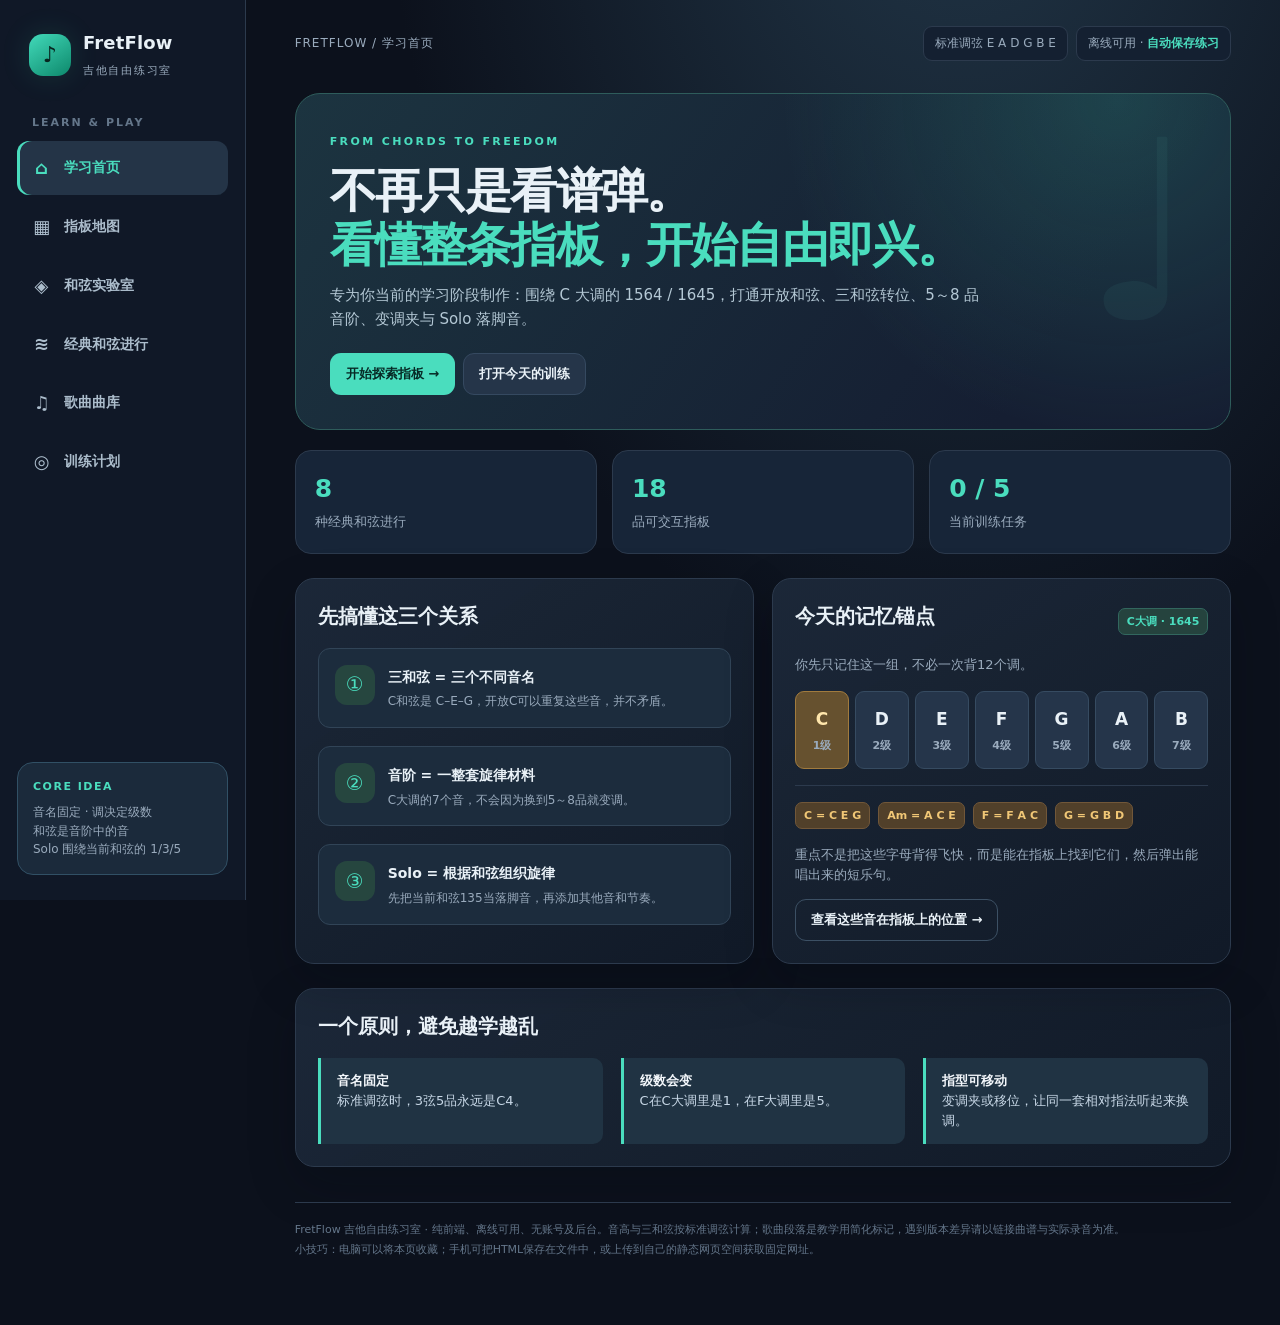
==== index.html @ 91d28c9d "Publish provided FretFlow Guitar Lab website" ====
<!doctype html>
<html lang="zh-CN">
<head>
<meta charset="utf-8"/>
<meta name="viewport" content="width=device-width, initial-scale=1, viewport-fit=cover"/>
<meta name="theme-color" content="#0e1521"/>
<meta name="description" content="一个离线可用的吉他音阶、三和弦、指板、变调夹、和弦进行与脱谱练习工具。"/>
<title>FretFlow · 吉他自由练习室</title>
<style>
:root{color-scheme:dark;--bg:#0c111c;--panel:#141d2b;--panel2:#192536;--panel3:#213146;--line:#2c3a4d;--text:#e9f1f7;--muted:#9aabbd;--faint:#64768a;--teal:#4addbe;--gold:#f1c776;--blue:#83affc;--violet:#c3a8ff;--red:#f58b94;--shadow:0 18px 48px rgba(2,8,17,.23);font-family:Inter,"PingFang SC","Microsoft YaHei",system-ui,-apple-system,sans-serif}
*{box-sizing:border-box}html{scroll-behavior:smooth}body{margin:0;background:radial-gradient(ellipse at 75% -20%,#23394b 0,transparent 43%),var(--bg);color:var(--text);line-height:1.55}button,input,select,textarea{font:inherit}button{cursor:pointer}a{color:var(--teal);text-decoration:none}a:hover{text-decoration:underline}button:focus-visible,input:focus-visible,select:focus-visible,textarea:focus-visible,a:focus-visible{outline:2px solid var(--gold);outline-offset:3px}::selection{background:#2e756b;color:#fff}
.app{display:grid;grid-template-columns:246px minmax(0,1fr);min-height:100vh}.side{position:sticky;top:0;height:100vh;display:flex;flex-direction:column;border-right:1px solid var(--line);padding:25px 17px;background:#101827;z-index:20}.brand{display:flex;gap:12px;align-items:center;margin:4px 12px 32px}.brand-icon{width:42px;height:42px;display:grid;place-items:center;background:linear-gradient(145deg,#42daba,#0d886b);border-radius:14px;color:#08251f;font-size:22px;font-weight:900;box-shadow:0 0 30px rgba(58,222,180,.13)}.brand strong{display:block;font-size:18px;letter-spacing:.15px}.brand small{color:var(--muted);font-size:11px;letter-spacing:1.7px}.side-label{color:var(--faint);font-weight:700;font-size:11px;text-transform:uppercase;letter-spacing:2px;padding:0 15px 10px}.nav{display:flex;flex-direction:column;gap:5px}.nav-button{display:flex;align-items:center;gap:12px;border:0;border-radius:12px;color:#acbdcc;background:transparent;padding:13px 14px;text-align:left;font-weight:600;width:100%;font-size:14px;transition:.2s}.nav-button .ico{width:21px;text-align:center;font-size:18px}.nav-button.active,.nav-button:hover{background:#243447;color:var(--teal)}.nav-button.active{box-shadow:inset 3px 0 var(--teal)}.side-bottom{margin-top:auto;border:1px solid #315065;background:#1b2a3b;border-radius:16px;padding:15px}.side-bottom .mini-kicker{color:var(--teal);font-size:11px;font-weight:800;letter-spacing:1.5px}.side-bottom p{font-size:12px;color:var(--muted);margin:8px 0 0}.main{min-width:0;padding:26px clamp(17px,3.8vw,52px) 65px;max-width:1600px;width:100%;margin:auto}.topbar{display:flex;align-items:center;justify-content:space-between;gap:12px;margin-bottom:32px}.crumb{font-size:12px;color:var(--muted);letter-spacing:1px}.top-right{display:flex;gap:8px;align-items:center}.chip{border:1px solid var(--line);padding:7px 11px;border-radius:9px;font-size:12px;color:var(--muted);background:#142031}.chip strong{color:var(--teal)}.view{display:none;animation:up .22s ease}.view.active{display:block}@keyframes up{from{transform:translateY(5px);opacity:.6}to{transform:translateY(0);opacity:1}}.eyebrow{text-transform:uppercase;color:var(--teal);font-weight:750;font-size:11px;letter-spacing:2.4px}.page-head{display:flex;justify-content:space-between;gap:20px;align-items:end;margin-bottom:24px}.page-head h1{font-size:clamp(26px,3vw,37px);letter-spacing:-1px;line-height:1.16;margin:7px 0}.page-head p{color:var(--muted);max-width:800px;margin:10px 0 0;font-size:14px}.panel{background:linear-gradient(145deg,rgba(28,40,56,.98),rgba(17,26,40,.99));border:1px solid var(--line);border-radius:19px;padding:22px;box-shadow:var(--shadow);min-width:0}.panel h2,.panel h3{margin:0 0 10px}.panel h2{font-size:20px}.panel h3{font-size:15px}.subtext{color:var(--muted);font-size:13px}.small{font-size:12px}.micro{font-size:11px;color:var(--faint)}.lead{font-size:15px;color:var(--muted)}.flex{display:flex;align-items:center}.wrap{flex-wrap:wrap}.gap8{gap:8px}.gap12{gap:12px}.gap16{gap:16px}.between{justify-content:space-between}.grid2{display:grid;grid-template-columns:repeat(2,minmax(0,1fr));gap:18px}.grid3{display:grid;grid-template-columns:repeat(3,minmax(0,1fr));gap:18px}.stack{display:grid;gap:18px}.spaced{margin-top:18px}.mt8{margin-top:8px}.mt16{margin-top:16px}.mt24{margin-top:24px}.muted{color:var(--muted)}.accent{color:var(--teal)}.gold{color:var(--gold)}.nowrap{white-space:nowrap}
.btn{background:var(--teal);color:#072a26;border:1px solid transparent;border-radius:11px;padding:10px 15px;font-weight:750;font-size:13px;min-height:41px;transition:.15s}.btn:hover{filter:brightness(1.07);transform:translateY(-1px)}.btn.secondary{background:#253549;color:var(--text);border-color:#354960}.btn.ghost{background:transparent;border-color:#3c5064;color:var(--text)}.btn.tiny{font-size:12px;padding:7px 10px;min-height:32px}.btn.warn{background:#6b373f;color:#ffdadd}.btn:disabled{opacity:.45;cursor:not-allowed;transform:none}.btn.active-button{background:#214b47;color:var(--teal);border-color:#397b6e}.tabs{display:flex;align-items:center;gap:6px;overflow-x:auto;padding:2px 0 6px}.tab{border:1px solid var(--line);background:#192637;border-radius:9px;padding:9px 12px;color:var(--muted);font-size:12px;white-space:nowrap}.tab.on{background:#244942;border-color:#3b8978;color:var(--teal)}label.field{display:grid;gap:7px;color:var(--muted);font-size:12px;font-weight:650}.field input,.field select,.field textarea,.select{width:100%;padding:10px 12px;background:#0e1724;border:1px solid #34465c;border-radius:10px;color:var(--text);min-height:41px;outline:none}.field textarea{min-height:84px;resize:vertical}.field select{cursor:pointer}.toolbar{display:flex;flex-wrap:wrap;gap:12px;align-items:end}.toolbar .field{min-width:140px;flex:1}.tag{display:inline-block;padding:4px 8px;border-radius:7px;color:var(--teal);background:#25433e;border:1px solid #32675e;font-size:11px;font-weight:750}.tag.golden{background:#51402a;color:var(--gold);border-color:#715739}.tag.neutral{background:#26364a;color:#c2d2e2;border-color:#34495c}.line{height:1px;background:var(--line);margin:16px 0}.callout{border-left:3px solid var(--teal);background:#203343;padding:13px 16px;border-radius:0 10px 10px 0;color:#c8d8e7;font-size:13px}.callout strong{color:#f3f7fb}.kbd{background:#263a4d;border:1px solid #46586d;border-radius:6px;padding:2px 6px;color:#d3deeb;font-size:12px}.hero{background:radial-gradient(circle at 88% 2%,rgba(67,221,183,.18),transparent 38%),linear-gradient(126deg,#1c3440,#151e32 80%);padding:34px;border:1px solid #2e5c5b;border-radius:25px;position:relative;overflow:hidden}.hero:after{content:'♩';position:absolute;font-size:250px;right:30px;top:-55px;color:rgba(109,228,196,.06);font-weight:bold;pointer-events:none}.hero h1{font-size:clamp(28px,4.5vw,47px);margin:12px 0;letter-spacing:-1.8px;line-height:1.15;max-width:720px}.hero p{max-width:650px;color:#b4c8d5;font-size:15px;margin:0 0 22px}.stats{display:grid;grid-template-columns:repeat(3,minmax(0,1fr));gap:15px;margin-top:20px}.stat{background:#172538;border:1px solid var(--line);border-radius:16px;padding:19px}.stat b{display:block;font-size:25px;color:var(--teal)}.stat small{color:var(--muted)}.lesson-card{display:flex;align-items:start;gap:13px;padding:16px;background:#1c2c3d;border:1px solid #314457;border-radius:12px;cursor:pointer;text-align:left;width:100%;color:inherit}.lesson-card:hover{border-color:#418778}.lesson-ico{width:40px;height:40px;border-radius:12px;background:#26463f;color:var(--teal);display:grid;place-items:center;font-size:20px;flex:none}.lesson-card strong{font-size:14px}.lesson-card small{display:block;color:var(--muted);font-size:12px;margin-top:3px}.note-grid{display:grid;grid-template-columns:repeat(7,1fr);gap:6px}.note-box{border-radius:9px;background:#25354a;padding:14px 2px;text-align:center;font-weight:750;font-size:17px;border:1px solid #364b61}.note-box small{display:block;color:var(--muted);font-size:11px;margin-top:5px}.note-box.root{background:#66512f;color:#ffe6ac;border-color:#a17b3e}
/* fretboard */
.fret-scroll{overflow-x:auto;padding:10px 2px 18px;scrollbar-color:#415267 transparent}.fretboard{width:1092px;max-width:none;position:relative;margin:auto;--col:57px;--zero:54px}.fret-ruler,.string-row{display:grid;grid-template-columns:var(--zero) repeat(18,var(--col));align-items:center}.fret-ruler{height:30px}.fret-number{text-align:center;color:var(--faint);font-size:11px;font-weight:750}.string-row{height:52px;position:relative}.string-row:before{content:"";position:absolute;left:0;right:0;top:50%;height:1px;background:linear-gradient(90deg,#62778c,#a9bdc7,#62778c);z-index:0}.string-row:nth-child(n+4):before{height:2px}.string-row:nth-child(n+6):before{height:3px}.string-name{position:relative;z-index:2;text-align:center;font-size:13px;background:#192d3d;color:#d7e4ed;border:1px solid #365166;padding:8px;border-radius:7px;margin-right:7px;font-weight:750}.fret-cell{display:grid;place-items:center;height:49px;position:relative;z-index:1;min-width:0}.fret-cell:not(.open-cell):before{content:"";width:1px;height:49px;position:absolute;left:0;top:0;background:#4a5868}.fret-cell.capo-cell:after{content:"";position:absolute;left:-3px;top:-4px;width:7px;height:57px;background:linear-gradient(#ffe0a1,#b48b45);border-radius:5px;z-index:-1}.fret-note{border:1px solid transparent;width:32px;height:32px;border-radius:50%;font-weight:800;font-size:11px;display:grid;place-items:center;background:#2d4055;color:#ced9e4;cursor:pointer;transition:transform .1s;position:relative;z-index:3;padding:0}.fret-note:hover{transform:scale(1.17);border-color:#fff}.fret-note.scale{background:#2c5571;color:#dcf5fc;border-color:#407895}.fret-note.root{background:var(--gold);color:#22231a;border-color:#fff0c4}.fret-note.chord{background:#36baa0;color:#082e29;border-color:#98ead5}.fret-note.chord-root{background:var(--gold);color:#25221c;border-color:#fff0c4}.fret-note.off{opacity:0;pointer-events:none}.fret-note.before-capo{opacity:.12;pointer-events:none}.fret-dotline{display:grid;grid-template-columns:var(--zero) repeat(18,var(--col));height:23px}.marker{display:grid;place-items:center;font-size:15px;color:#6f8395}.marker-mark{background:#425268;border-radius:50%;width:8px;height:8px}.legend-item{display:inline-flex;align-items:center;gap:7px;color:var(--muted);font-size:11px}.dot{width:10px;height:10px;border-radius:50%;display:inline-block}.legend{display:flex;flex-wrap:wrap;gap:16px;align-items:center;margin-top:9px}.fret-info{margin-top:8px;color:var(--muted);font-size:13px;min-height:22px}.fret-info strong{color:var(--text)}
/* chord diagrams */
.chord-display{display:grid;grid-template-columns:minmax(0,1fr) minmax(260px,1fr);gap:18px}.tones{display:flex;gap:8px;flex-wrap:wrap}.tone{padding:13px 17px;border-radius:10px;background:#25443f;border:1px solid #3e8274;color:#bbf9e7;text-align:center;min-width:70px}.tone b{display:block;font-size:21px}.tone small{font-size:10px;color:#b3dacf}.diagram-card{background:#101b2c;border-radius:15px;border:1px solid #2d4358;padding:15px;text-align:center}.diagram-card svg{max-width:100%;height:auto}.shape-list{display:flex;gap:9px;flex-wrap:wrap;margin:12px 0}.shape-choice{padding:9px 11px;border-radius:9px;background:#223448;border:1px solid #3b5166;color:var(--text);font-size:12px}.shape-choice.active{border-color:var(--teal);color:var(--teal);background:#20443f}.selected-label{font-weight:750;color:var(--gold)}.roman-grid{display:grid;grid-template-columns:repeat(7,minmax(0,1fr));gap:8px}.roman-chord{border:1px solid #33495b;background:#1d2b3a;border-radius:12px;padding:12px 3px;color:var(--text);display:grid;place-items:center;gap:5px}.roman-chord.active{border-color:var(--teal);background:#21443e}.roman-chord strong{font-size:17px}.roman-chord small{color:var(--muted);font-size:10px}.roman-chord.active strong{color:var(--teal)}
/* progressions and song cards */
.progression-list{display:grid;grid-template-columns:repeat(auto-fit,minmax(196px,1fr));gap:11px}.progression-card{border:1px solid #34485c;border-radius:14px;background:#1c2b3c;color:var(--text);padding:15px;text-align:left;min-height:125px}.progression-card:hover,.progression-card.active{border-color:#51bba5;background:#1f423c}.progression-card b{font-size:21px;letter-spacing:.4px}.progression-card small{display:block;color:var(--muted);font-size:12px;margin-top:4px}.progression-card span{color:var(--gold);font-size:11px}.progression-bar{display:flex;flex-wrap:wrap;gap:10px}.bar-chord{flex:1 1 92px;min-width:86px;max-width:160px;text-align:center;background:#213248;border:1px solid #3c5568;border-radius:13px;padding:17px 9px;color:var(--text);position:relative}.bar-chord strong{font-size:24px;display:block}.bar-chord small{color:var(--muted)}.bar-chord.playing{background:#306a5f;border-color:#76e5c6;box-shadow:0 0 22px rgba(68,211,171,.19)}.bar-chord.selected{border-color:var(--gold);box-shadow:inset 0 0 0 1px #a9874c}.song-list{display:grid;grid-template-columns:repeat(auto-fit,minmax(230px,1fr));gap:13px}.song-card{background:#1c2b3a;border:1px solid #34495a;border-radius:14px;padding:18px;display:flex;flex-direction:column;gap:11px}.song-card:hover{border-color:#51857e}.song-card h3{font-size:17px;margin:0}.song-card .song-artist{color:var(--muted);font-size:12px}.song-card .song-prog{font-size:13px;color:#e4c890}.song-card .song-detail{font-size:12px;color:var(--muted);flex:1}.song-card .btn{width:100%}.song-toolbar{display:flex;gap:10px;align-items:end;margin-bottom:17px;flex-wrap:wrap}.song-toolbar .field{flex:1 1 210px}.song-toolbar input{width:100%}.drawer-overlay{position:fixed;inset:0;background:rgba(1,6,11,.74);z-index:30;display:none;align-items:center;justify-content:center;padding:16px}.drawer-overlay.on{display:flex}.modal{width:min(650px,100%);max-height:min(88vh,900px);overflow-y:auto;border:1px solid #54746e;background:#152233;border-radius:22px;padding:27px;box-shadow:0 28px 100px #0009}.modal h2{font-size:26px;margin:4px 0}.modal a.external{display:inline-flex;align-items:center;gap:7px;background:#2a5f53;color:#caffee;padding:12px 15px;border-radius:11px;font-weight:800}.modal .section{border:1px solid #394e60;border-radius:11px;padding:12px;margin:9px 0}.modal .section code{color:var(--gold);font-size:14px}.close{background:transparent;border:1px solid #53677c;color:#dbe8ef;border-radius:9px;padding:5px 11px;font-size:20px}.form-line{display:grid;grid-template-columns:repeat(2,minmax(0,1fr));gap:12px}
/* plan */
.day-buttons{display:flex;flex-wrap:wrap;gap:8px}.day-btn{padding:9px 13px;color:var(--muted);background:#203249;border:1px solid #364d62;border-radius:9px}.day-btn.active{color:var(--teal);border-color:var(--teal);background:#24463f}.task{display:flex;gap:12px;align-items:flex-start;border:1px solid var(--line);background:#1b2b3b;border-radius:11px;padding:14px;margin:9px 0;cursor:pointer}.task input{appearance:none;border:2px solid #698395;background:transparent;width:20px;height:20px;border-radius:6px;flex:none;margin:2px 0}.task input:checked{background:var(--teal);border-color:var(--teal)}.task input:checked:before{content:'✓';display:block;text-align:center;color:#08291f;line-height:16px;font-weight:900}.task.done .task-title{text-decoration:line-through;color:var(--muted)}.task-title{font-weight:700}.task-desc{color:var(--muted);font-size:12px;margin-top:2px}.progress-track{background:#263a4b;border-radius:12px;height:10px;overflow:hidden}.progress-fill{background:linear-gradient(90deg,#299d86,#73e4bf);height:100%;transition:width .25s}.quiz-options{display:grid;grid-template-columns:repeat(4,1fr);gap:10px}.quiz-option{border:1px solid #4a647a;border-radius:12px;background:#233547;padding:16px 7px;color:var(--text);font-size:18px;font-weight:700}.quiz-option:hover{border-color:var(--teal)}.quiz-option.correct{border-color:var(--teal);background:#245548}.quiz-option.incorrect{border-color:var(--red);background:#5c303b}.quiz-feedback{min-height:24px;color:var(--muted);font-size:13px}.footer{margin-top:35px;border-top:1px solid var(--line);padding-top:17px;color:var(--faint);font-size:11px;line-height:1.8}.mobile-nav{display:none}.toast{position:fixed;bottom:20px;right:20px;background:#235648;border:1px solid #4fb49e;color:#e7fff6;padding:12px 17px;border-radius:12px;z-index:50;opacity:0;pointer-events:none;transform:translateY(5px);transition:.2s}.toast.on{opacity:1;transform:translateY(0)}
@media(max-width:1070px){.app{grid-template-columns:72px minmax(0,1fr)}.side{padding:23px 9px}.brand{justify-content:center;margin:0 0 29px}.brand strong,.brand small,.side-label,.nav-button .nav-text,.side-bottom{display:none}.nav-button{justify-content:center;padding:13px}.nav-button .ico{font-size:22px}.grid3{grid-template-columns:repeat(2,minmax(0,1fr))}}
@media(max-width:720px){.app{display:block}.side{display:none}.main{padding:22px 14px 102px}.topbar{margin-bottom:19px}.top-right .chip:nth-child(2){display:none}.hero{padding:25px 22px}.hero:after{right:-50px;top:5px}.hero p{font-size:13px}.panel{padding:16px;border-radius:16px}.page-head{align-items:start}.page-head h1{font-size:27px}.grid2,.grid3,.chord-display{grid-template-columns:1fr}.stats{gap:8px}.stat{padding:13px}.stat b{font-size:21px}.stat small{font-size:11px}.roman-grid{grid-template-columns:repeat(4,1fr)}.note-grid{gap:3px}.note-box{font-size:14px;padding:12px 0}.note-box small{font-size:9px}.toolbar .field{min-width:110px}.mobile-nav{display:flex;position:fixed;bottom:0;left:0;right:0;z-index:25;background:#101a29;border-top:1px solid #32465b;padding:7px 4px max(9px,env(safe-area-inset-bottom));justify-content:space-around;box-shadow:0 -15px 40px #0005}.mobile-nav button{border:0;background:transparent;color:var(--muted);font-size:10px;display:grid;justify-items:center;gap:3px;min-width:52px}.mobile-nav button b{font-size:20px;font-weight:normal}.mobile-nav button.active{color:var(--teal)}.modal{padding:18px;max-height:84vh}.form-line{grid-template-columns:1fr}.progression-card{min-height:109px}.song-list{grid-template-columns:1fr}}
@media(prefers-reduced-motion:reduce){*,*:before,*:after{animation:none!important;transition:none!important;scroll-behavior:auto!important}}
</style>
</head>
<body>
<div class="app">
  <aside class="side">
    <div class="brand"><div class="brand-icon">♪</div><div><strong>FretFlow</strong><small>吉他自由练习室</small></div></div>
    <div class="side-label">LEARN & PLAY</div>
    <nav class="nav" id="sideNav">
      <button class="nav-button active" data-go="home"><span class="ico">⌂</span><span class="nav-text">学习首页</span></button>
      <button class="nav-button" data-go="fretboard"><span class="ico">▦</span><span class="nav-text">指板地图</span></button>
      <button class="nav-button" data-go="chords"><span class="ico">◈</span><span class="nav-text">和弦实验室</span></button>
      <button class="nav-button" data-go="progressions"><span class="ico">≋</span><span class="nav-text">经典和弦进行</span></button>
      <button class="nav-button" data-go="songs"><span class="ico">♫</span><span class="nav-text">歌曲曲库</span></button>
      <button class="nav-button" data-go="practice"><span class="ico">◎</span><span class="nav-text">训练计划</span></button>
    </nav>
    <div class="side-bottom"><div class="mini-kicker">CORE IDEA</div><p>音名固定 · 调决定级数<br/>和弦是音阶中的音<br/>Solo 围绕当前和弦的 1/3/5</p></div>
  </aside>
  <main class="main">
    <div class="topbar"><span class="crumb">FRETFLOW / <span id="crumb">学习首页</span></span><div class="top-right"><span class="chip">标准调弦 E A D G B E</span><span class="chip">离线可用 · <strong>自动保存练习</strong></span></div></div>
    <section id="home" class="view active">
      <div class="hero">
        <span class="eyebrow">FROM CHORDS TO FREEDOM</span>
        <h1>不再只是看谱弹。<br/><span style="color:var(--teal)">看懂整条指板，开始自由即兴。</span></h1>
        <p>专为你当前的学习阶段制作：围绕 C 大调的 1564 / 1645，打通开放和弦、三和弦转位、5～8 品音阶、变调夹与 Solo 落脚音。</p>
        <div class="flex wrap gap8"><button class="btn" data-go="fretboard">开始探索指板 →</button><button class="btn secondary" data-go="practice">打开今天的训练</button></div>
      </div>
      <div class="stats"><div class="stat"><b>8</b><small>种经典和弦进行</small></div><div class="stat"><b>18</b><small>品可交互指板</small></div><div class="stat"><b id="homeDone">0 / 0</b><small>当前训练任务</small></div></div>
      <div class="grid2 mt24">
        <div class="panel"><h2>先搞懂这三个关系</h2><div class="stack mt16">
          <button class="lesson-card" data-go="chords"><span class="lesson-ico">①</span><span><strong>三和弦 = 三个不同音名</strong><small>C和弦是 C–E–G，开放C可以重复这些音，并不矛盾。</small></span></button>
          <button class="lesson-card" data-go="fretboard"><span class="lesson-ico">②</span><span><strong>音阶 = 一整套旋律材料</strong><small>C大调的7个音，不会因为换到5～8品就变调。</small></span></button>
          <button class="lesson-card" data-go="progressions"><span class="lesson-ico">③</span><span><strong>Solo = 根据和弦组织旋律</strong><small>先把当前和弦135当落脚音，再添加其他音和节奏。</small></span></button>
        </div></div>
        <div class="panel"><div class="flex between wrap gap8"><h2>今天的记忆锚点</h2><span class="tag">C大调 · 1645</span></div><p class="subtext">你先只记住这一组，不必一次背12个调。</p>
          <div class="note-grid mt16" id="homeNotes"></div>
          <div class="line"></div><div class="flex wrap gap8"><span class="tag golden">C = C E G</span><span class="tag golden">Am = A C E</span><span class="tag golden">F = F A C</span><span class="tag golden">G = G B D</span></div>
          <p class="subtext mt16">重点不是把这些字母背得飞快，而是能在指板上找到它们，然后弹出能唱出来的短乐句。</p>
          <button class="btn ghost" data-go="chords">查看这些音在指板上的位置 →</button>
        </div>
      </div>
      <div class="panel mt24"><h2>一个原则，避免越学越乱</h2><div class="grid3 mt16"><div class="callout"><strong>音名固定</strong><br/>标准调弦时，3弦5品永远是C4。</div><div class="callout"><strong>级数会变</strong><br/>C在C大调里是1，在F大调里是5。</div><div class="callout"><strong>指型可移动</strong><br/>变调夹或移位，让同一套相对指法听起来换调。</div></div></div>
    </section>

    <section id="fretboard" class="view">
      <div class="page-head"><div><span class="eyebrow">INTERACTIVE FRETBOARD</span><h1>整条指板的音，终于能看见。</h1><p>切换调、音阶、当前和弦和变调夹。点击亮起的音即可试听；在手机上左右滑动指板可查看高品位。</p></div></div>
      <div class="panel">
        <div class="toolbar">
          <label class="field">实际调性<select id="fbKey"></select></label>
          <label class="field">音阶类型<select id="fbScale"><option value="major">自然大调 · 7音</option><option value="minor">自然小调 · 7音</option><option value="majorPenta">大调五声音阶</option><option value="minorPenta">小调五声音阶</option></select></label>
          <label class="field">显示内容<select id="fbShow"><option value="all">显示全部音阶音</option><option value="chord">仅显示当前和弦音</option><option value="roots">仅显示根音 / 主音</option></select></label>
          <label class="field">音符标签<select id="fbLabel"><option value="notes">实际音名 C / D / E</option><option value="degrees">相对主音级数 1 / 2 / 3</option></select></label>
          <label class="field">变调夹 · 实际品位<select id="fbCapo"></select></label>
        </div>
        <div class="line"></div>
        <div class="flex wrap gap8 between"><div><strong id="fbScaleTitle">C 大调音阶</strong><div class="subtext" id="fbScaleText">C D E F G A B</div></div><button class="btn secondary tiny" id="fbReset">回到 C 大调 · 不夹变调夹</button></div>
        <div class="fret-scroll"><div class="fretboard" id="fretboardEl" aria-label="可点击的六弦吉他指板"></div></div>
        <div class="legend"><span class="legend-item"><i class="dot" style="background:var(--gold)"></i>当前主音 / 当前和弦根音</span><span class="legend-item"><i class="dot" style="background:var(--teal)"></i>当前和弦其他音</span><span class="legend-item"><i class="dot" style="background:#2e6785"></i>音阶内其他音</span><span class="legend-item"><i class="dot" style="background:#788797"></i>其他音隐藏</span></div>
        <div class="fret-info" id="fretInfo">试着点击3弦5品的 C，听听它与5弦3品的 C 差几度。</div>
        <div class="line"></div>
        <div class="flex wrap gap8" id="fbChordButtons"></div>
      </div>
      <div class="panel mt16"><div class="flex between wrap gap8"><h2>变调夹换调计算器</h2><span class="tag golden">把指型与实际调性分开</span></div>
        <p class="subtext">例如 C调1564指型 + 变调夹4品 = E调1564。下面显示的是“左手按法”与“实际发声”，不会把同一个物理品位改名。</p>
        <div class="toolbar mt16"><label class="field">和弦指型所属调<select id="shapeKey"><option value="C">C指型 · C G Am F</option><option value="G">G指型 · G D Em C</option><option value="D">D指型 · D A Bm G</option><option value="A">A指型 · A E F#m D</option><option value="E">E指型 · E B C#m A</option></select></label>
          <label class="field">变调夹位置<select id="shapeCapo"></select></label></div>
        <div class="callout mt16" id="capoResult"></div><button class="btn secondary mt16" id="shapeToFret">在指板上显示对应的实际音阶 →</button>
      </div>
      <div class="grid2 mt16"><div class="panel"><h3>看懂“同一品位，为什么又叫别的1”</h3><p class="subtext">物理音高从不因切换歌曲调性而改变；变化的是它在当前调中的角色。比如3弦5品永远是C4。</p><div class="callout" id="fbRoleExample"></div></div><div class="panel"><h3>音阶指型是什么？</h3><p class="subtext">你曾经学过的「Mi型（低把位）」与「La型（5～8品附近）」是两块指板区域的相对排列。以C大调为例，两处都只选 C D E F G A B；不是两个调，也并非整套音高相差八度。</p><button class="btn secondary tiny" id="fbGoZone">只看 C 大调5～8品 →</button></div></div>
    </section>

    <section id="chords" class="view">
      <div class="page-head"><div><span class="eyebrow">CHORD EXPLORER</span><h1>同一个和弦，能在不同位置弹。</h1><p>先学会一个调的七个自然三和弦，再对比开放和弦与高音三根弦上的三和弦。三和弦不要求必须在高把位。</p></div></div>
      <div class="panel"><div class="toolbar"><label class="field" style="max-width:220px">和声所属大调<select id="chordKey"></select></label><div class="subtext">先使用 C 调；切换调性后会自动生成该调的七个自然三和弦。</div></div><div class="roman-grid mt16" id="romanGrid"></div></div>
      <div class="chord-display mt16">
        <div class="panel"><div class="flex between wrap gap8"><h2 id="chordTitle">C大三和弦</h2><span class="tag neutral" id="chordQuality">大三和弦</span></div><p class="subtext" id="chordTheory"></p><div class="tones mt16" id="chordTones"></div><div class="line"></div><h3>开放指法（如有常见指型）</h3><div id="openChordVisual"></div><p class="subtext small">开放和弦也可以是三和弦：即使弹响5、6根弦，里面的音名仍可能只有3种，只是重复了不同八度。</p></div>
        <div class="panel"><div class="flex between wrap gap8"><h2>高音三弦上的三和弦</h2><span class="tag">3 / 2 / 1弦</span></div><p class="subtext">选择不同转位，会发现组成音相同，但低音、音区、排列改变。</p><div class="shape-list" id="triadChoices"></div><div class="diagram-card" id="triadDiagram"></div><p class="subtext" id="triadExplain"></p></div>
      </div>
      <div class="panel mt16"><h2>把和弦变成Solo</h2><p class="subtext">拿C举例：高音三和弦 <span class="kbd">3弦5品 C</span>、<span class="kbd">2弦5品 E</span>、<span class="kbd">1弦3品 G</span> 同时弹是伴奏；拆开弹再加入D、F、A、B，就变成了旋律素材。选中一个和弦后，去指板页点“仅显示当前和弦音”，会看到它的落脚音。</p><button class="btn" id="chordGoFret">在指板地图里高亮当前和弦 →</button></div>
    </section>

    <section id="progressions" class="view">
      <div class="page-head"><div><span class="eyebrow">HARMONY PRACTICE</span><h1>一个走向，练熟一批歌。</h1><p>按级数记忆：1564是 I–V–vi–IV；1645是 I–vi–IV–V。更换调性，具体和弦自动跟着变。</p></div></div>
      <div class="panel"><div class="progression-list" id="progressionList"></div></div>
      <div class="panel mt16"><div class="flex between wrap gap8"><div><h2 id="progTitle">1564 · 流行万能四和弦</h2><p class="subtext" id="progHint"></p></div><label class="field" style="min-width:175px">练习调性<select id="progKey"></select></label></div>
        <div class="progression-bar mt16" id="progressionBars"></div><div class="flex wrap gap8 mt16"><button class="btn" id="playProgression">▶ 循环试听</button><button class="btn secondary" id="stopProgression">■ 停止</button><label class="field" style="max-width:165px">练习速度 BPM<input id="bpm" type="number" min="45" max="180" value="76"/></label><span class="subtext">每个和弦默认4拍 · 合成器示意音色</span></div><div class="line"></div>
        <div class="callout" id="progressionCoach"></div>
      </div>
      <div class="panel mt16"><div class="flex between wrap gap8"><h2>这组进行可以练哪些歌？</h2><button class="btn secondary tiny" id="progAllSongs">打开完整曲库 →</button></div><div class="song-list mt16" id="progressionSongList"></div></div>
    </section>

    <section id="songs" class="view">
      <div class="page-head"><div><span class="eyebrow">REPERTOIRE LIBRARY</span><h1>从和弦进行，进入具体歌曲。</h1><p>每首歌提供主要和弦、适用段落和简化练习提示；点击歌曲可打开详情，再到外部曲谱网站查看具体的吉他谱。不会把四和弦练习循环冒充原版完整谱。</p></div></div>
      <div class="panel"><div class="song-toolbar"><label class="field">查找歌曲<input id="songSearch" placeholder="例如 Someone Like You / Stand By Me"/></label><label class="field">筛选和弦进行<select id="songFilter"><option value="all">所有进行</option></select></label><button class="btn secondary" id="showAddSong">＋ 加入我的歌曲</button></div><div class="song-list" id="allSongList"></div></div>
      <div class="panel mt16"><h3>关于“完整谱”</h3><p class="subtext">本站自带的是原创教学图、可移调练习和简化和弦进行；他人歌曲的完整歌词与受版权保护的六线谱不直接复制。歌曲详情中保留指向曲谱提供方的原始链接，联网后点击查看；离线时指板、训练、自己添加的笔记仍然可以使用。</p></div>
    </section>

    <section id="practice" class="view">
      <div class="page-head"><div><span class="eyebrow">DAILY PRACTICE</span><h1>每天练一点，但真正记住。</h1><p>第一周只围绕C大调的1645 / 1564，在开放和弦、三和弦、音阶与Solo之间反复建立联系。完成状态保存在当前浏览器。</p></div></div>
      <div class="panel"><div class="day-buttons" id="dayButtons"></div><div class="flex between wrap gap8 mt16"><div><h2 id="dayTitle">Day 1</h2><p class="subtext" id="dayDescription"></p></div><span class="tag golden" id="dayProgressText">0 / 0</span></div><div class="progress-track mt16"><div class="progress-fill" id="taskProgress" style="width:0"></div></div><div id="taskList" class="mt16"></div></div>
      <div class="grid2 mt16"><div class="panel"><h2>135快速问答</h2><p class="subtext">不靠死记手型：问你和弦的某个构成音是什么，你答出来后再去指板验证。</p><div class="callout mt16" id="quizQuestion">准备开始</div><div class="quiz-options mt16" id="quizOptions"></div><div class="quiz-feedback mt16" id="quizFeedback"></div><div class="flex gap8"><button class="btn secondary" id="newQuestion">换一题 →</button><span class="subtext" id="quizScore"></span></div></div>
        <div class="panel"><h2>练习日志</h2><p class="subtext">随手记下今天弹不出来的和弦、找到的根音、编出来的Solo。自动保存在本机。</p><label class="field mt16">我的练习笔记<textarea id="practiceNotes" placeholder="例如：C → Am可以保持E不动；F和弦3弦5品是五音……"></textarea></label><div class="flex between wrap gap8 mt16"><span class="micro">输入后自动保存，不上传服务器</span><button class="btn ghost tiny" id="exportNotes">导出我的练习记录</button></div></div></div>
    </section>
    <footer class="footer">FretFlow 吉他自由练习室 · 纯前端、离线可用、无账号及后台。音高与三和弦按标准调弦计算；歌曲段落是教学用简化标记，遇到版本差异请以链接曲谱与实际录音为准。<br/>小技巧：电脑可以将本页收藏；手机可把HTML保存在文件中，或上传到自己的静态网页空间获取固定网址。</footer>
  </main>
</div>
<nav class="mobile-nav" id="mobileNav">
  <button data-go="home" class="active"><b>⌂</b>首页</button><button data-go="fretboard"><b>▦</b>指板</button><button data-go="chords"><b>◈</b>和弦</button><button data-go="progressions"><b>≋</b>进行</button><button data-go="songs"><b>♫</b>歌曲</button><button data-go="practice"><b>◎</b>训练</button>
</nav>
<div class="drawer-overlay" id="songOverlay" role="dialog" aria-modal="true" aria-labelledby="modalTitle"><div class="modal" id="modalContent"></div></div>
<div class="drawer-overlay" id="addOverlay" role="dialog" aria-modal="true" aria-labelledby="addTitle"><div class="modal"><div class="flex between"><h2 id="addTitle">添加我的歌曲</h2><button class="close" id="closeAdd" aria-label="关闭">×</button></div><p class="subtext">用于收藏你自己的歌名、练习级数、曲谱链接和备注。只储存在当前浏览器。</p><form id="songForm"><div class="form-line mt16"><label class="field">歌曲名称<input name="title" required maxlength="80" placeholder="例如：朵"/></label><label class="field">歌手<input name="artist" maxlength="60" placeholder="赵雷"/></label><label class="field">对应练习进行<select name="prog" id="customProg"></select></label><label class="field">曲谱网址（可留空）<input name="url" placeholder="https://..." type="url"/></label></div><label class="field mt16">我的笔记<textarea name="notes" maxlength="300" placeholder="例如：副歌近似1564；已练会前奏……"></textarea></label><div class="flex gap8 mt16"><button class="btn" type="submit">保存到我的曲库</button><button class="btn secondary" id="cancelAdd" type="button">取消</button></div></form></div></div>
<div class="toast" id="toast" role="status"></div>
<script>
'use strict';
// 自包含离线教学网站：除外部曲谱链接外，不请求任何网络资源。
const KEYS={C:['C','D','E','F','G','A','B'],Db:['Db','Eb','F','Gb','Ab','Bb','C'],D:['D','E','F#','G','A','B','C#'],Eb:['Eb','F','G','Ab','Bb','C','D'],E:['E','F#','G#','A','B','C#','D#'],F:['F','G','A','Bb','C','D','E'],'F#':['F#','G#','A#','B','C#','D#','E#'],G:['G','A','B','C','D','E','F#'],Ab:['Ab','Bb','C','Db','Eb','F','G'],A:['A','B','C#','D','E','F#','G#'],Bb:['Bb','C','D','Eb','F','G','A'],B:['B','C#','D#','E','F#','G#','A#']};
const PC={'C':0,'C#':1,'Db':1,'D':2,'D#':3,'Eb':3,'E':4,'E#':5,'F':5,'F#':6,'Gb':6,'G':7,'G#':8,'Ab':8,'A':9,'A#':10,'Bb':10,'B':11};
const CHROMATIC_SHARP=['C','C#','D','D#','E','F','F#','G','G#','A','A#','B'],CHROMATIC_FLAT=['C','Db','D','Eb','E','F','Gb','G','Ab','A','Bb','B'];
const DEGREES=['1','2','3','4','5','6','7'],QUALITIES=['','m','m','','','m','dim'],ROMANS=['I','ii','iii','IV','V','vi','vii°'];
const SCALE_TYPES={major:{name:'自然大调',offsets:[0,2,4,5,7,9,11],degrees:['1','2','3','4','5','6','7']},minor:{name:'自然小调',offsets:[0,2,3,5,7,8,10],degrees:['1','2','♭3','4','5','♭6','♭7']},majorPenta:{name:'大调五声音阶',offsets:[0,2,4,7,9],degrees:['1','2','3','5','6']},minorPenta:{name:'小调五声音阶',offsets:[0,3,5,7,10],degrees:['1','♭3','4','5','♭7']}};
const STRINGS=[{label:'1弦 e',midi:64},{label:'2弦 B',midi:59},{label:'3弦 G',midi:55},{label:'4弦 D',midi:50},{label:'5弦 A',midi:45},{label:'6弦 E',midi:40}];
const OPEN_SHAPES={C:'x32010',G:'320003',Am:'x02210',F:'133211',Em:'022000',Dm:'xx0231',D:'xx0232',A:'x02220',E:'022100',Bm:'x24432',B:'x24442','F#m':'244222','C#m':'x46654',Bb:'x13331','Gm':'355333','F#':'244322',Db:'x46664',Eb:'x68886',Ab:'466544'};
const PROGS=[
{id:'1564',name:'流行四和弦',steps:[1,5,6,4],mood:'稳定 · 抒情 · 广泛适用',tip:'每个和弦4拍。先在1、5、6、4每个和弦的1/3/5里选一个落脚音。'},
{id:'1645',name:'50年代经典进行',steps:[1,6,4,5],mood:'怀旧 · 流动 · 适合弹唱',tip:'你近期重点练习的C–Am–F–G。留意C和Am共有C、E，F和Am共有A、C。'},
{id:'1625',name:'传统抒情 / Doo-wop变体',steps:[1,6,2,5],mood:'怀旧 · 柔和终止',tip:'与1645相似，但把IV（F）换成ii（Dm）。C大调是C–Am–Dm–G；爵士和老歌常改成C–Am7–Dm7–G7。'},
{id:'6415',name:'小调起始的流行循环',steps:[6,4,1,5],mood:'有张力 · 情绪递进',tip:'这里的数字以相对大调记。实际歌曲可能以vi小和弦为调性中心；例如Em–C–G–D可以听成E小调的i–VI–III–VII。'},
{id:'6154',name:'vi–I–V–IV',steps:[6,1,5,4],mood:'推动 · 明亮与忧郁交错',tip:'以Am–C–G–F为例，用共同音连接不同和弦，先弹长音，再练有节奏的短句。'},
{id:'4536251',name:'华语抒情链条',steps:[4,5,3,6,2,5,1],mood:'细腻 · 起伏 · 强烈终止',tip:'C调里是F–G–Em–Am–Dm–G–C；更适合用来训练级数思维和和弦功能。'},
{id:'15634145',name:'卡农进行（常见变体）',steps:[1,5,6,3,4,1,4,5],mood:'古典感 · 循环铺陈',tip:'D调为D–A–Bm–F#m–G–D–G–A。与帕赫贝尔卡农的著名和声骨架有关。'},
{id:'251',name:'二五一（自然三和弦）',steps:[2,5,1],mood:'收束 · 和声归属感',tip:'C调简单版Dm–G–C。爵士标准常改用Dm7–G7–Cmaj7，不与此三和弦版本混淆。'}
];
const SONGS=[
{id:'letitbe',title:'Let It Be',artist:'The Beatles',prog:'1564',key:'C',shapes:'C · G · Am · F',section:'主歌前半段 / 开头',note:'典型1564片段，但后面会使用其他和弦，不是全曲四和弦循环。',parts:[['主歌开头（练习）','C – G – Am – F'],['后续走向（部分版本）','C – G – F – Em – Dm – C']],url:'https://openguitarchords.com/zh/songs/let-it-be-chords'},
{id:'withorwithout',title:'With or Without You',artist:'U2',prog:'1564',key:'D',shapes:'D · A · Bm · G',section:'贯穿歌曲的主要循环',note:'经典I–V–vi–IV；可先每小节1和弦。',parts:[['主要循环','D – A – Bm – G']],url:'https://www.guitartabs.cc/tabs/u/u2/with_or_without_you_crd.html'},
{id:'im_yours',title:"I'm Yours",artist:'Jason Mraz',prog:'1564',key:'B',shapes:'B · F# · G#m · E',section:'主歌 / 副歌的主要骨架',note:'原调B；可夹4品使用G–D–Em–C指型。桥段有其他和弦。',parts:[['主歌和副歌主要走向','B – F# – G#m – E'],['吉他简易指型 · capo 4','G – D – Em – C']],url:'https://openguitarchords.com/songs/im-yours-chords'},
{id:'someone',title:'Someone Like You',artist:'Adele',prog:'1564',key:'A',shapes:'A · E · F#m · D',section:'副歌（主歌另有变化）',note:'副歌适合1564；主歌的A–C#m–F#m–D是1364，不能把整首说成1564。',parts:[['主歌基础和声','A – C#m – F#m – D'],['副歌基础和声','A – E – F#m – D'],['便捷指型 · capo 2（副歌）','G – D – Em – C']],url:'https://openguitarchords.com/songs/someone-like-you-chords'},
{id:'duo',title:'朵',artist:'赵雷',prog:'1564',key:'F',shapes:'F · C · Dm · Bb（部分段落）',section:'主歌常见156片段 / 副歌部分1564',note:'参考C指型、变调夹5品的编配，实际为F调。主歌多为C–G–Am，副歌加入F、G等变化，并非整首严格1564。也有其他版本，优先对照你手上的谱。',parts:[['主歌部分（capo 5指型）','C – G – Am'],['副歌部分典型走向（capo 5指型）','C – G – Am – F'],['实际发声音阶体系','F大调；旋律与和弦均升5半音']],url:'https://www.jitapai.com/202659166.html'},
{id:'standbyme',title:'Stand by Me',artist:'Ben E. King',prog:'1645',key:'A',shapes:'A · F#m · D · E',section:'主要循环（时值可能重复）',note:'经典1645。原版常将I、vi保持更长，建议留意每个和弦的小节数。',parts:[['和弦骨架','A – F#m – D – E'],['8小节练习','A | A | F#m | F#m | D | E | A | A'],['便捷指型 · capo 2','G – Em – C – D']],url:'https://openguitarchords.com/songs/stand-by-me-chords'},
{id:'heartandsoul',title:'Heart and Soul',artist:'Hoagy Carmichael',prog:'1625',key:'F',shapes:'F · Dm7 · Gm7 · C7',section:'主旋律段的1625形式',note:'原版主段的基本逻辑为I–vi–ii–V，并常使用七和弦；它与1645类似，但ii不能直接混同IV。',parts:[['主段常见形式','F – Dm7 – Gm7 – C7'],['C调1625基础练习（非原曲原调）','C – Am – Dm – G']],url:'https://www.chordlines.com/hoagy-carmichael/heart-and-soul'},
{id:'perfect',title:'Perfect',artist:'Ed Sheeran',prog:'1645',key:'Ab',shapes:'Ab · Fm · Db · Eb',section:'主歌基础走向；副歌从vi起',note:'常用capo 1：按G–Em–C–D。原曲有复合拍节奏；简化四拍循环仅用于练和弦顺序。',parts:[['主歌（capo 1指型）','G – Em – C – D'],['副歌常见段落','Em – C – G – D'],['实际发声','Ab – Fm – Db – Eb']],url:'https://openguitarchords.com/zh/songs/perfect-chords'},
{id:'zombie',title:'Zombie',artist:'The Cranberries',prog:'6415',key:'Em',shapes:'Em · C · G · D',section:'主要和弦循环',note:'它经常被归在G大调相对视角的vi–IV–I–V，但歌曲通常以E小调听感为中心。',parts:[['简化练习循环','Em – C – G – D']],url:'https://openguitarchords.com/songs/zombie-chords'},
{id:'despacito',title:'Despacito',artist:'Luis Fonsi / Daddy Yankee',prog:'6415',key:'Bm',shapes:'Bm · G · D · A',section:'主要循环',note:'歌曲以B小调为中心，换成D大调相对视角是vi–IV–I–V。',parts:[['常见主要循环','Bm – G – D – A']],url:'https://chordshift.app/songs/despacito-luis-fonsi'},
{id:'autumn',title:'Autumn Leaves',artist:'Jazz standard',prog:'251',key:'G / Em',shapes:'Am7 · D7 · Gmaj7',section:'若干段落中的大调ii–V–I',note:'进阶项目。与基本三和弦251不同，爵士通常采用7和弦，曲中也有小调ii–V–i。',parts:[['G大调 ii–V–I 示例','Am7 – D7 – Gmaj7'],['示例：C大调 ii–V–I','Dm7 – G7 – Cmaj7']],url:'https://www.jazzguitar.be/blog/autumn-leaves-easy-jazz-guitar-chords'},
{id:'canon',title:'Canon in D（卡农）',artist:'Johann Pachelbel',prog:'15634145',key:'D',shapes:'D · A · Bm · F#m · G · D · G · A',section:'经典和声骨架',note:'巴洛克经典和声循环；你可以直接在本站用D大调练习。',parts:[['D大调简化伴奏骨架','D – A – Bm – F#m – G – D – G – A']],url:'https://jgmusiclessons.com/canon-in-d-chords-and-guitar-arrangement-with-tabs/'},
{id:'counting',title:'Counting Stars',artist:'OneRepublic',prog:'6154',key:'C#m',shapes:'C#m · E · B · A',section:'主要循环（capo 4用Am指型）',note:'录音中心是C#小调；变调夹4品可以按Am–C–G–F。变调后在E大调相对视角中是vi–I–V–IV。',parts:[['capo 4的吉他指型','Am – C – G – F'],['实际发声','C#m – E – B – A']],url:'https://www.guitartabs.cc/tabs/o/onerepublic/counting_stars_crd.html'},
{id:'qing',title:'晴天（部分变体）',artist:'周杰伦',prog:'4536251',key:'版本不一',shapes:'F · G · Em · Am · Dm · G · C（练习公式）',section:'用于练习华语抒情公式',note:'仅作为这一类和声走向的练习线索；不同版本和段落可能不严格按4536251，完整和弦须以外部谱为准。',parts:[['C大调4536251练习公式（非原曲逐小节谱）','F – G – Em – Am – Dm – G – C']],url:'https://www.ultimate-guitar.com/search.php?search=%E6%99%B4%E5%A4%A9%20%E5%91%A8%E6%9D%B0%E4%BC%A6&type=300'}
];
const PLANS=[
{title:'Day 1 · 把三套东西连接起来',desc:'开放和弦 → 高音三和弦 → 5～8品音阶；把同一个音真正看懂。',tasks:[['8分钟：开放1645','C–Am–F–G，每和弦四拍，不看谱且不停止。'],['12分钟：高音三和弦','只弹高音三弦：C 5-5-3 / Am 5-5-5 / F 5-6-5 / G 4-3-3（顺序为3、2、1弦）。'],['10分钟：135定位','弹C E G、A C E、F A C、G B D；说出每个音在和弦内的位置。'],['10分钟：单音旋律','录制1645，Solo每小节先只落在和弦内音。'],['5分钟：耳朵与复盘','听自己录下的演奏，指出一个流畅之处和一个要改进的地方。']]},
{title:'Day 2 · 只练声部连接',desc:'最少移动几根手指，和弦和旋律都可以更自然。',tasks:[['10分钟：复习开放和弦','只记1645，不看提示完成8遍。'],['10分钟：高把位交替','开放和弦一轮、高音三和弦一轮。'],['10分钟：共同音','C→Am保持E；Am→F保持A或C；F→G寻找最近的目标音。'],['10分钟：两音Solo','每小节最多弹2音，必须留白。'],['5分钟：模唱','选择C、E、G，弹后模唱。']]},
{title:'Day 3 · 三和弦转位',desc:'同样C E G，不同最低音形成不同转位。',tasks:[['10分钟：用指板选C和弦','在和弦实验室观察C三和弦。'],['12分钟：至少两种转位','只在1、2、3弦上，用声音区分。'],['8分钟：F和G三和弦','在附近找顺手的排列。'],['10分钟：1645不中断伴奏','让开放和弦与高位和弦穿插。'],['5分钟：口头复盘','说出今天的三种“C和弦”，不需背六线谱。']]},
{title:'Day 4 · 音阶不是爬格子',desc:'限制音数、控制节奏，并让句子落在当前和弦内音。',tasks:[['8分钟：5～8品C大调','只弹高音三弦的音阶片段。'],['10分钟：单音长音','跟着1645，每小节第1拍落在和弦内音。'],['12分钟：每句三音','每小节最多3音，加入节奏与休止。'],['10分钟：复现自己喜欢的一句','试着唱出你刚弹的那一句。'],['5分钟：录音自评','有没有一直重复爬阶？']]},
{title:'Day 5 · 从和弦走向加花',desc:'学会在弹唱的空隙里添两三个音，而不是每个地方都Solo。',tasks:[['10分钟：练主歌低音区','分解1645并保留节拍。'],['10分钟：高位三和弦点缀','相同和弦换音区，控制力度。'],['15分钟：F→G过门','F段结束前加入F、A、G或其他短乐句，下一拍稳落G和弦。'],['10分钟：完整32小节','节奏、点缀、加花相结合。']]},
{title:'Day 6 · 走进真实歌曲',desc:'选择曲库里的歌，区分“练习公式”和“歌曲本来的变化”。',tasks:[['10分钟：选一首歌','例如Let It Be或Stand by Me。'],['10分钟：整理歌曲结构','只写每段和弦级数与重复次数。'],['15分钟：脱谱弹一段','先会主歌或副歌，不看谱完成。'],['10分钟：自编一处伴奏','在原版之外加入自己的节奏或转位。']]},
{title:'Day 7 · 不看谱验收',desc:'一段真实音乐，检验是否开始离开“照谱执行”。',tasks:[['10分钟：1645和弦随机抽查','能说出所有和弦内音。'],['10分钟：不同把位同调','开放和弦一轮，高音三和弦一轮。'],['15分钟：即兴录制','录60–90秒，至少留两次停顿。'],['10分钟：听录音复盘','写下最自然的一句和下周的改进目标。']]}
];
const STATE={view:'home',key:'C',scale:'major',show:'all',label:'notes',capo:0,selectedDegree:0,prog:'1645',progKey:'C',songFilter:'all',search:'',selectedSong:null,triadIndex:0,day:0,quiz:null,quizScore:{good:0,total:0},playing:false,interval:null,playIndex:0,audio:null,customSongs:[]};
const $=id=>document.getElementById(id), safe=s=>String(s??'').replace(/[&<>"']/g,c=>({'&':'&amp;','<':'&lt;','>':'&gt;','"':'&quot;',"'":'&#39;'}[c]));
const mod=(v,n=12)=>((v%n)+n)%n, midiName=(midi)=>CHROMATIC_SHARP[mod(midi)] + (Math.floor(midi/12)-1);
const notePc=(name)=>PC[name], naturalHarmony=(key)=>KEYS[key].map((name,i)=>({name:name+QUALITIES[i],degree:i+1,roman:ROMANS[i],tones:[KEYS[key][i],KEYS[key][(i+2)%7],KEYS[key][(i+4)%7]],quality:QUALITIES[i]}));
const progById=(id)=>PROGS.find(p=>p.id===id)||PROGS[0];
const getChord=()=>naturalHarmony(STATE.key)[STATE.selectedDegree];
const chordOf=(key,step)=>naturalHarmony(key)[step-1];
const songsAll=()=>SONGS.concat(STATE.customSongs);
const pcsOf=(notes)=>notes.map(notePc);
const safeHttp=(url)=>{try{const u=new URL(url);return ['https:','http:'].includes(u.protocol)?u.href:''}catch{return ''}};
function toast(message){const t=$('toast');t.textContent=message;t.classList.add('on');clearTimeout(toast._id);toast._id=setTimeout(()=>t.classList.remove('on'),2600)}
function remember(){try{localStorage.setItem('fretflow_state',JSON.stringify({day:STATE.day,prog:STATE.prog,progKey:STATE.progKey,key:STATE.key,customSongs:STATE.customSongs,quizScore:STATE.quizScore}));}catch(e){}}
function loadSaved(){try{const x=JSON.parse(localStorage.getItem('fretflow_state')||'{}');if(KEYS[x.key])STATE.key=x.key;if(KEYS[x.progKey])STATE.progKey=x.progKey;if(PROGS.some(p=>p.id===x.prog))STATE.prog=x.prog;STATE.day=Math.max(0,Math.min(PLANS.length-1,Number(x.day)||0));if(Array.isArray(x.customSongs))STATE.customSongs=x.customSongs.filter(s=>s&&s.id&&s.title).slice(0,100);if(x.quizScore&&Number.isFinite(x.quizScore.good))STATE.quizScore=x.quizScore;}catch(e){}}
function fillKeys(id,value){$(id).innerHTML=Object.keys(KEYS).map(k=>`<option value="${k}" ${k===value?'selected':''}>${k} 大调</option>`).join('')}
function renderHome(){const notes=KEYS.C; $('homeNotes').innerHTML=notes.map((n,i)=>`<div class="note-box ${i===0?'root':''}">${n}<small>${i+1}级</small></div>`).join('');const p=progressForDay(STATE.day);$('homeDone').textContent=`${p.done} / ${p.total}`}
function progressForDay(day){let done=0;PLANS[day].tasks.forEach((_,i)=>{if(getTaskState(day,i))done++});return {done,total:PLANS[day].tasks.length}}
function go(view){if(!$(view))return;stopLoop();STATE.view=view;document.querySelectorAll('.view').forEach(el=>el.classList.toggle('active',el.id===view));document.querySelectorAll('[data-go]').forEach(el=>el.classList.toggle('active',el.dataset.go===view));const names={home:'学习首页',fretboard:'指板地图',chords:'和弦实验室',progressions:'经典和弦进行',songs:'歌曲曲库',practice:'训练计划'};$('crumb').textContent=names[view];history.replaceState(null,'','#'+view);window.scrollTo({top:0,behavior:'instant'});if(view==='songs')renderSongs();if(view==='practice')renderPractice();if(view==='progressions')renderProgressions();if(view==='fretboard')renderFretboard();if(view==='chords')renderChords()}
function initNav(){document.addEventListener('click',e=>{const t=e.target.closest('[data-go]');if(t){go(t.dataset.go)}})}
function initFretboard(){fillKeys('fbKey',STATE.key);$('fbScale').value=STATE.scale;$('fbCapo').innerHTML=Array.from({length:13},(_,i)=>`<option value="${i}">${i===0?'不夹':`第${i}品`}</option>`).join('');$('fbKey').addEventListener('change',e=>{STATE.key=e.target.value;STATE.selectedDegree=0;renderFretboard();remember()});$('fbScale').addEventListener('change',e=>{STATE.scale=e.target.value;renderFretboard()});$('fbShow').addEventListener('change',e=>{STATE.show=e.target.value;renderFretboard()});$('fbLabel').addEventListener('change',e=>{STATE.label=e.target.value;renderFretboard()});$('fbCapo').addEventListener('change',e=>{STATE.capo=Number(e.target.value);renderFretboard()});$('fbReset').onclick=()=>{STATE.key='C';STATE.scale='major';STATE.capo=0;STATE.show='all';STATE.label='notes';STATE.selectedDegree=0;['fbKey','fbScale','fbCapo','fbShow','fbLabel'].forEach(id=>$(id).value=({fbKey:'C',fbScale:'major',fbCapo:0,fbShow:'all',fbLabel:'notes'})[id]);renderFretboard();remember()};$('fbGoZone').onclick=()=>{$('fbReset').click();$('fretboardEl').scrollIntoView({block:'center',behavior:'smooth'});toast('看第5～8品：所有高亮音仍属于C大调')};renderFretboard()}
function getNoteLabel(pc,scaleDegree){if(STATE.label==='degrees'&&scaleDegree>=0)return SCALE_TYPES[STATE.scale].degrees[scaleDegree];let idx=KEYS[STATE.key].findIndex(n=>notePc(n)===pc);if(idx>=0&&['major','majorPenta'].includes(STATE.scale))return KEYS[STATE.key][idx];const flat=['F','Bb','Eb','Ab','Db','Gb'].includes(STATE.key);return (flat?CHROMATIC_FLAT:CHROMATIC_SHARP)[pc]}
function renderFretboard(){const keyPc=notePc(STATE.key),def=SCALE_TYPES[STATE.scale],scalePcs=def.offsets.map(o=>mod(keyPc+o)),chord=getChord(),chordPcs=pcsOf(chord.tones);$('fbKey').value=STATE.key;$('fbCapo').value=STATE.capo;$('fbShow').value=STATE.show;$('fbScale').value=STATE.scale;$('fbLabel').value=STATE.label;$('fbScaleTitle').textContent=`${STATE.key} ${def.name}`;$('fbScaleText').textContent=def.offsets.map((o,i)=>getNoteLabel(mod(keyPc+o),i)).join(' · ');let html=`<div class="fret-ruler"><div class="fret-number">开放</div>${Array.from({length:18},(_,i)=>`<div class="fret-number">${i+1}</div>`).join('')}</div>`;
 STRINGS.forEach(st=>{html+=`<div class="string-row"><div class="string-name">${st.label}</div>`;for(let fret=0;fret<=18;fret++){const midi=st.midi+fret,pc=mod(midi),scaleDegree=scalePcs.indexOf(pc),inScale=scaleDegree>=0,inChord=chordPcs.includes(pc),isRoot=pc===notePc(chord.tones[0]),isTonic=pc===keyPc;let on=STATE.show==='all'?inScale:STATE.show==='chord'?inChord:isTonic;let cls=on?(STATE.show==='roots'?'root':inChord?(isRoot?'chord-root':'chord'):isTonic?'root':'scale'):'off';if(fret<STATE.capo)cls+=' before-capo';html+=`<div class="fret-cell ${fret===0?'open-cell':''} ${fret===STATE.capo&&fret>0?'capo-cell':''}"><button class="fret-note ${cls}" data-midi="${midi}" data-s="${st.label}" data-f="${fret}" type="button" aria-label="${st.label}${fret}品 ${midiName(midi)}">${getNoteLabel(pc,scaleDegree)}</button></div>`}html+='</div>'});
 html+=`<div class="fret-dotline"><div></div>${Array.from({length:18},(_,i)=>`<div class="marker">${[3,5,7,9,12,15,17].includes(i+1)?'<span class="marker-mark"></span>':''}</div>`).join('')}</div>`;$('fretboardEl').innerHTML=html;
 $('fretboardEl').querySelectorAll('.fret-note:not(.off):not(.before-capo)').forEach(n=>n.onclick=()=>{const midi=Number(n.dataset.midi),pc=mod(midi),i=scalePcs.indexOf(pc);playNote(midi);$('fretInfo').innerHTML=`<strong>${safe(n.dataset.s)} · ${n.dataset.f==='0'?'空弦':n.dataset.f+'品'} = ${safe(getNoteLabel(pc,i))}${Math.floor(midi/12)-1}</strong> · ${i>=0?`当前音阶第${def.degrees[i]}级`:'不在当前音阶'} · ${chordPcs.includes(pc)?'也是 '+chord.name+' 的构成音':'不是当前 '+chord.name+' 的构成音'}`});
 $('fbChordButtons').innerHTML=`<strong class="small muted">突出显示当前和弦：</strong>`+naturalHarmony(STATE.key).map((c,i)=>`<button class="btn tiny ${i===STATE.selectedDegree?'active-button':'secondary'}" data-select-chord="${i}">${safe(c.name)}</button>`).join('');$('fbChordButtons').querySelectorAll('button').forEach(b=>b.onclick=()=>{STATE.selectedDegree=Number(b.dataset.selectChord);STATE.show='chord';$('fbShow').value='chord';renderFretboard()});
 const c4=60, role=KEYS[STATE.key].findIndex(n=>n==='C');$('fbRoleExample').innerHTML=`<strong>3弦5品始终是C4</strong><br/>当前${safe(STATE.key)}大调中：${role<0?'它不是七个自然音阶音之一':'它是第'+(role+1)+'级音'}。<br/>改变调名，不会改变这个物理品位本来的发音。${STATE.capo>0?`当前变调夹第${STATE.capo}品，只会让低于该品的音不再作为正常开放弹奏区域。`:''}`;
}
function initCapoLab(){let sel=$('shapeCapo');sel.innerHTML=Array.from({length:12},(_,i)=>`<option value="${i}">${i===0?'不夹':`第${i}品`}</option>`).join('');$('shapeKey').value='C';sel.value='4';$('shapeKey').onchange=renderCapoLab;sel.onchange=renderCapoLab;$('shapeToFret').onclick=()=>{let shape=$('shapeKey').value,capo=Number($('shapeCapo').value),pc=mod(notePc(shape)+capo),names=['C','Db','D','Eb','E','F','F#','G','Ab','A','Bb','B'];STATE.key=names[pc];STATE.capo=capo;STATE.scale='major';STATE.show='all';STATE.selectedDegree=0;go('fretboard');toast('已显示'+STATE.key+'大调的实际音阶；保留变调夹'+capo+'品')};renderCapoLab()}
function renderCapoLab(){const shape=$('shapeKey').value,capo=Number($('shapeCapo').value),pc=mod(notePc(shape)+capo),names=['C','Db','D','Eb','E','F','F#','G','Ab','A','Bb','B'],actual=names[pc],shapes=[1,5,6,4].map(x=>chordOf(shape,x).name),sounds=[1,5,6,4].map(x=>chordOf(actual,x).name);$('capoResult').innerHTML=`<strong>${safe(shape)}指型 + 第${capo}品变调夹 = ${safe(actual)}大调</strong><br/>左手按法：${safe(shapes.join(' → '))}<br/>实际发声：<span class="gold">${safe(sounds.join(' → '))}</span>`}
function initChords(){fillKeys('chordKey',STATE.key);$('chordKey').onchange=e=>{STATE.key=e.target.value;STATE.selectedDegree=0;STATE.triadIndex=0;renderChords();remember()};$('chordGoFret').onclick=()=>{STATE.show='chord';go('fretboard')};renderChords()}
function triadVoicings(ch){let tones=pcsOf(ch.tones),res=[];for(let a=0;a<=17;a++)for(let b=0;b<=17;b++)for(let c=0;c<=17;c++){let arr=[a,b,c],ps=[mod(55+a),mod(59+b),mod(64+c)];if(new Set(ps).size!==3||!ps.every(p=>tones.includes(p)))continue;let max=Math.max(...arr),min=Math.min(...arr);if(max-min>4||max>15)continue;const inversion=tones.indexOf(ps[0]),quality=inversion===0?'原位':inversion===1?'第一转位':'第二转位';res.push({frets:arr,pcs:ps,min,max,inversion,quality,score:max-min+min*.045});}let preferred={C:[5,5,3],Am:[5,5,5],F:[5,6,5],G:[4,3,3]};if(preferred[ch.name]){let ps=preferred[ch.name].join(',');res.sort((a,b)=>(a.frets.join(',')===ps?-100:0)-(b.frets.join(',')===ps?-100:0)||a.score-b.score)}else res.sort((a,b)=>a.score-b.score);let selected=[],seen=new Set();for(const r of res){const key=r.inversion;if(!seen.has(key)){selected.push(r);seen.add(key)}if(selected.length>=3)break}if(preferred[ch.name]){let k=res.find(r=>r.frets.join(',')===preferred[ch.name].join(','));if(k)selected=[k,...selected.filter(x=>x.inversion!==k.inversion)].slice(0,3)}return selected.length?selected:res.slice(0,3)}
function svgDiagram(frets,strings=6){const isTriad=strings===3,active=isTriad?[3,2,1]:[6,5,4,3,2,1];let positions=isTriad?frets:frets.map(f=>f==='x'?'x':Number(f));let good=positions.filter(f=>f!=='x'&&f>0),base=good.length&&Math.min(...good)>3?Math.min(...good):1;let high=base+4;const w=isTriad?270:300,h=220,x0=55,xGap=isTriad?77:38,y0=35,yGap=36;let out=`<svg xmlns="http://www.w3.org/2000/svg" viewBox="0 0 ${w} ${h}" width="270" role="img" aria-label="和弦六线谱指型示意">`;for(let i=0;i<active.length;i++){let x=x0+i*xGap;out+=`<line x1="${x}" y1="${y0}" x2="${x}" y2="${y0+yGap*4}" stroke="#9eaebc" stroke-width="2" opacity=".7"/><text x="${x}" y="${h-8}" fill="#9aaebc" text-anchor="middle" font-size="12">${active[i]}弦</text>`}for(let i=0;i<=4;i++){let y=y0+i*yGap;out+=`<line x1="${x0}" y1="${y}" x2="${x0+(active.length-1)*xGap}" y2="${y}" stroke="#7890a4" stroke-width="${i===0&&base===1?5:1.5}"/>`}out+=`<text x="12" y="${y0+24}" fill="#e8c883" font-size="13">${base}</text>`;positions.forEach((f,i)=>{let x=x0+i*xGap;if(f==='x'){out+=`<text x="${x}" y="${y0-10}" fill="#8092a6" font-size="15" text-anchor="middle">×</text>`;return}if(f===0){out+=`<circle cx="${x}" cy="${y0-11}" r="6" fill="none" stroke="#91dccc" stroke-width="2"/>`;return}let yy=y0+(f-base+.5)*yGap;if(yy>=y0&&yy<=y0+yGap*4)out+=`<circle cx="${x}" cy="${yy}" r="12" fill="#40c6ac" stroke="#aaf6de" stroke-width="1"/><text x="${x}" y="${yy+4}" text-anchor="middle" fill="#072921" font-weight="800" font-size="11">${f}</text>`});out+='</svg>';return out}
function renderChords(){const chords=naturalHarmony(STATE.key),ch=chords[STATE.selectedDegree],tones=ch.tones;STATE.triadIndex=0;$('chordKey').value=STATE.key;$('romanGrid').innerHTML=chords.map((c,i)=>`<button class="roman-chord ${i===STATE.selectedDegree?'active':''}" data-d="${i}"><small>${safe(c.roman)} / ${i+1}级</small><strong>${safe(c.name)}</strong></button>`).join('');$('romanGrid').querySelectorAll('button').forEach(b=>b.onclick=()=>{STATE.selectedDegree=+b.dataset.d;renderChords()});$('chordTitle').textContent=ch.name+' 和弦';$('chordQuality').textContent=ch.quality==='m'?'小三和弦':ch.quality==='dim'?'减三和弦':'大三和弦';$('chordTheory').textContent=`在${STATE.key}大调第${ch.degree}级上，从${tones[0]}开始按三度叠加，选出 ${tones.join('、')} 三个音。`;$('chordTones').innerHTML=tones.map((n,i)=>`<div class="tone"><b>${safe(n)}</b><small>${i===0?'根音 1':i===1?(ch.quality==='m'||ch.quality==='dim'?'小三音 ♭3':'大三音 3'):(ch.quality==='dim'?'减五音 ♭5':'纯五音 5')}</small></div>`).join('');let shape=OPEN_SHAPES[ch.name];$('openChordVisual').innerHTML=shape?`<div class="flex wrap gap16"><div class="diagram-card">${svgDiagram(shape.split(''))}</div><div><span class="tag golden">${shape}</span><p class="subtext">从第6弦到第1弦依次写法。0＝开放弦，x＝不弹。</p><button class="btn secondary tiny" id="playOpen">试听三和弦</button></div></div>`:`<div class="callout">当前和弦没有预设的常见开放指型。它仍然能通过横按和弦或右边的高音三弦指法演奏。</div><button class="btn secondary tiny mt16" id="playOpen">试听三和弦</button>`;$('playOpen').onclick=()=>playChord(tones);
 const shapes=triadVoicings(ch);$('triadChoices').innerHTML=shapes.map((r,i)=>`<button class="shape-choice ${i===0?'active':''}" data-idx="${i}">${r.quality} · ${r.frets.join('-')}</button>`).join('');function showTriad(i){let s=shapes[i];if(!s)return;$('triadChoices').querySelectorAll('button').forEach((b,j)=>b.classList.toggle('active',j===i));$('triadDiagram').innerHTML=svgDiagram(s.frets,3)+`<div class="subtext small">第3、2、1弦：${s.frets.map((f,j)=>`${f}品 ${safe((n=>{const m=[55,59,64][j]+f;const p=mod(m);return tones.find(t=>notePc(t)===p)||CHROMATIC_SHARP[p]})(f))}`).join(' · ')}</div><button class="btn secondary tiny mt16" id="playTriad">听这个三和弦</button>`;$('playTriad').onclick=()=>{let midis=s.frets.map((f,j)=>[55,59,64][j]+f);playMidis(midis)};$('triadExplain').textContent=`${s.quality}，最低音是${tones[s.inversion]}（${s.inversion===0?'和弦根音':s.inversion===1?'和弦三音':'和弦五音'}）。音高、音符排列改变，但仍然是${ch.name}和弦。`;}showTriad(0);$('triadChoices').querySelectorAll('button').forEach(b=>b.onclick=()=>showTriad(+b.dataset.idx));}
function initProgressions(){fillKeys('progKey',STATE.progKey);$('progKey').onchange=e=>{STATE.progKey=e.target.value;renderProgressions();remember()};$('playProgression').onclick=toggleLoop;$('stopProgression').onclick=stopLoop;$('progAllSongs').onclick=()=>{STATE.songFilter=STATE.prog;go('songs')};renderProgressions()}
function renderProgressions(){const p=progById(STATE.prog);$('progKey').value=STATE.progKey;$('progressionList').innerHTML=PROGS.map(pr=>`<button class="progression-card ${pr.id===STATE.prog?'active':''}" data-prog="${pr.id}"><b>${pr.id}</b><small>${safe(pr.name)}</small><span>${safe(pr.mood)}</span></button>`).join('');$('progressionList').querySelectorAll('button').forEach(b=>b.onclick=()=>{STATE.prog=b.dataset.prog;stopLoop();renderProgressions();remember()});$('progTitle').textContent=`${p.id} · ${p.name}`;$('progHint').textContent=p.mood;$('progressionBars').innerHTML=p.steps.map((step,i)=>{let c=chordOf(STATE.progKey,step);return `<button class="bar-chord" data-step="${i}" title="试听${safe(c.name)}"><small>第${step}级 · ${safe(c.roman)}</small><strong>${safe(c.name)}</strong><small>${safe(c.tones.join(' · '))}</small></button>`}).join('');$('progressionBars').querySelectorAll('button').forEach(b=>b.onclick=()=>{let ch=chordOf(STATE.progKey,p.steps[+b.dataset.step]);playChord(ch.tones);$('progressionBars').querySelectorAll('button').forEach(x=>x.classList.toggle('selected',x===b))});$('progressionCoach').innerHTML=`<strong>练习建议：</strong>${safe(p.tip)}`;let songs=songsAll().filter(s=>s.prog===p.id);$('progressionSongList').innerHTML=songs.length?songs.map(songCard).join(''):'<p class="subtext">这组进行目前没有预置歌曲，你可以在曲库里添加自己的练习曲。</p>';$('progressionSongList').querySelectorAll('[data-song]').forEach(b=>b.onclick=()=>openSong(b.dataset.song));}
function songCard(s){return `<article class="song-card"><div class="flex between wrap gap8"><span class="tag">${safe(s.prog)}</span><span class="micro">${safe(s.key)}</span></div><div><h3>${safe(s.title)}</h3><div class="song-artist">${safe(s.artist)}</div></div><div class="song-prog">${safe(s.shapes)}</div><div class="song-detail">${safe(s.section)}</div><button class="btn secondary" data-song="${safe(s.id)}">查看歌曲与曲谱 →</button></article>`}
function initSongs(){$('songSearch').addEventListener('input',e=>{STATE.search=e.target.value;renderSongs()});$('songFilter').innerHTML='<option value="all">全部和弦进行</option>'+PROGS.map(p=>`<option value="${p.id}">${p.id} · ${p.name}</option>`).join('');$('songFilter').onchange=e=>{STATE.songFilter=e.target.value;renderSongs()};$('showAddSong').onclick=()=>{$('addOverlay').classList.add('on')};$('closeAdd').onclick=closeAdd;$('cancelAdd').onclick=closeAdd;$('customProg').innerHTML=PROGS.map(p=>`<option value="${p.id}">${p.id} · ${p.name}</option>`).join('');$('songForm').onsubmit=e=>{e.preventDefault();const d=new FormData(e.target);const title=String(d.get('title')||'').trim(),artist=String(d.get('artist')||'').trim(),prog=String(d.get('prog')),notes=String(d.get('notes')||'').trim(),url=String(d.get('url')||'').trim();if(!title)return;if(url&&!safeHttp(url)){toast('请使用有效的http或https曲谱链接');return}STATE.customSongs.push({id:'mine_'+Date.now(),title,artist:artist||'我的收藏',prog,key:'自定',shapes:progById(prog).steps.map(s=>chordOf('C',s).name).join(' · ')+'（C调练习）',section:notes||'我的练习曲',note:notes||'请查看你自己保存的曲谱',parts:[['对应级数练习公式',progById(prog).steps.map(s=>chordOf('C',s).name).join(' – ')]],url,custom:true});remember();e.target.reset();closeAdd();renderSongs();toast('已添加到本机曲库')};$('songOverlay').addEventListener('click',e=>{if(e.target===$('songOverlay'))closeSong()});$('addOverlay').addEventListener('click',e=>{if(e.target===$('addOverlay'))closeAdd()});document.addEventListener('keydown',e=>{if(e.key==='Escape'){closeSong();closeAdd()}});renderSongs()}
function closeAdd(){$('addOverlay').classList.remove('on')}function closeSong(){$('songOverlay').classList.remove('on')}
function renderSongs(){$('songFilter').value=STATE.songFilter;$('songSearch').value=STATE.search;const q=STATE.search.trim().toLowerCase();let songs=songsAll().filter(s=>(STATE.songFilter==='all'||s.prog===STATE.songFilter)&&(!q||(s.title+' '+s.artist+' '+s.prog).toLowerCase().includes(q)));$('allSongList').innerHTML=songs.length?songs.map(songCard).join(''):'<p class="subtext">没有匹配的歌曲。可以换个关键词，或添加自己的歌曲。</p>';$('allSongList').querySelectorAll('[data-song]').forEach(b=>b.onclick=()=>openSong(b.dataset.song))}
function openSong(id){let s=songsAll().find(x=>x.id===id);if(!s)return;STATE.selectedSong=s.id;let link=safeHttp(s.url);$('modalContent').innerHTML=`<div class="flex between gap8"><span class="tag golden">${safe(s.prog)} · ${safe(s.section)}</span><button class="close" id="modalClose" aria-label="关闭">×</button></div><h2 id="modalTitle">${safe(s.title)}</h2><div class="subtext">${safe(s.artist)} · 常用调性 / 参考：${safe(s.key)}</div><div class="line"></div><h3>本曲的常见和弦</h3><div class="callout"><strong>${safe(s.shapes)}</strong><br/>${safe(s.note)}</div><h3 class="mt24">段落和弦速览</h3>${(s.parts||[]).map(x=>`<div class="section"><div class="micro">${safe(x[0])}</div><code>${safe(x[1])}</code></div>`).join('')}<div class="line"></div><p class="subtext">上方仅为练习用的和弦骨架和段落提示，不是原版完整六线谱。若要看逐句和弦、弹法或其他段落，请打开外部曲谱页面。</p><div class="flex wrap gap8">${link?`<a class="external" href="${safe(link)}" target="_blank" rel="noopener noreferrer">打开这首歌的具体曲谱 ↗</a>`:'<span class="tag neutral">未设置曲谱链接</span>'}<button class="btn secondary" id="practiceThisSong">用${safe(s.prog)}练习</button>${s.custom?'<button class="btn warn" id="deleteSong">删除收藏</button>':''}</div>`;$('modalClose').onclick=closeSong;$('practiceThisSong').onclick=()=>{STATE.prog=s.prog;if(KEYS[s.key])STATE.progKey=s.key;closeSong();go('progressions');toast('已切换到这首歌对应的和弦进行')};if(s.custom)$('deleteSong').onclick=()=>{if(!confirm('确定删除这首自己添加的歌曲吗？'))return;STATE.customSongs=STATE.customSongs.filter(x=>x.id!==s.id);remember();closeSong();renderSongs();toast('已删除本机收藏')};$('songOverlay').classList.add('on')}
function getTaskState(day,index){try{return localStorage.getItem(`fretflow_task_${day}_${index}`)==='yes'}catch{return false}}
function setTaskState(day,index,yes){try{localStorage.setItem(`fretflow_task_${day}_${index}`,yes?'yes':'no')}catch{}}
function initPractice(){try{$('practiceNotes').value=localStorage.getItem('fretflow_notes')||''}catch{}$('practiceNotes').oninput=e=>{try{localStorage.setItem('fretflow_notes',e.target.value)}catch{}};$('exportNotes').onclick=()=>{const txt=`FretFlow 吉他练习记录\n导出日期：${new Date().toLocaleDateString('zh-CN')}\n\n${PLANS.map((d,di)=>`${d.title}\n${d.tasks.map(([t],i)=>(getTaskState(di,i)?'✓':'□')+' '+t).join('\n')}`).join('\n\n')}\n\n练习笔记：\n${$('practiceNotes').value}`;downloadText('fretflow-practice-notes.txt',txt)};$('newQuestion').onclick=newQuiz;renderPractice();newQuiz()}
function renderPractice(){$('dayButtons').innerHTML=PLANS.map((p,i)=>`<button class="day-btn ${i===STATE.day?'active':''}" data-day="${i}">Day ${i+1}</button>`).join('');$('dayButtons').querySelectorAll('button').forEach(b=>b.onclick=()=>{STATE.day=+b.dataset.day;renderPractice();remember()});let day=PLANS[STATE.day];$('dayTitle').textContent=day.title;$('dayDescription').textContent=day.desc;$('taskList').innerHTML=day.tasks.map(([name,desc],i)=>`<label class="task ${getTaskState(STATE.day,i)?'done':''}"><input type="checkbox" data-task="${i}" ${getTaskState(STATE.day,i)?'checked':''}/><span><div class="task-title">${safe(name)}</div><div class="task-desc">${safe(desc)}</div></span></label>`).join('');$('taskList').querySelectorAll('input').forEach(el=>el.onchange=e=>{setTaskState(STATE.day,Number(el.dataset.task),e.target.checked);e.target.closest('.task').classList.toggle('done',e.target.checked);updateDayProgress()});updateDayProgress()}
function updateDayProgress(){let p=progressForDay(STATE.day);$('dayProgressText').textContent=`${p.done} / ${p.total} 项完成`;$('taskProgress').style.width=(p.total?100*p.done/p.total:0)+'%';renderHome()}
function newQuiz(){const choices=naturalHarmony('C').filter(x=>[1,4,5,6].includes(x.degree));const ch=choices[Math.floor(Math.random()*choices.length)];const toneIndex=Math.floor(Math.random()*3);const answer=ch.tones[toneIndex],pool=[answer,...KEYS.C.filter(n=>n!==answer).sort(()=>Math.random()-.5).slice(0,3)].sort(()=>Math.random()-.5);STATE.quiz={ch,answer,toneIndex,answered:false};$('quizQuestion').innerHTML=`<strong>${safe(ch.name)} 和弦的${['根音（1）','三音（3 / ♭3）','五音（5）'][toneIndex]}是什么？</strong>`;$('quizOptions').innerHTML=pool.map(n=>`<button class="quiz-option" data-answer="${safe(n)}">${safe(n)}</button>`).join('');$('quizFeedback').textContent='先自己回忆，再选择答案。';$('quizOptions').querySelectorAll('button').forEach(b=>b.onclick=()=>{if(STATE.quiz.answered)return;STATE.quiz.answered=true;const ok=b.dataset.answer===answer;STATE.quizScore.total++;if(ok)STATE.quizScore.good++;$('quizOptions').querySelectorAll('button').forEach(el=>{if(el.dataset.answer===answer)el.classList.add('correct');else if(el===b)el.classList.add('incorrect')});$('quizFeedback').textContent=ok?`答对了。${ch.name} = ${ch.tones.join(' – ')}`:`正确答案是 ${answer}，${ch.name} = ${ch.tones.join(' – ')}。去指板上找一找。`;updateScore();remember()}) ;updateScore()}
function updateScore(){$('quizScore').textContent=`累计 ${STATE.quizScore.good} / ${STATE.quizScore.total} 正确`}
function downloadText(filename,text){let b=new Blob([text],{type:'text/plain;charset=utf-8'}),url=URL.createObjectURL(b),a=document.createElement('a');a.href=url;a.download=filename;a.click();setTimeout(()=>URL.revokeObjectURL(url),1000)}
function getAudio(){try{if(!STATE.audio)STATE.audio=new(window.AudioContext||window.webkitAudioContext)();if(STATE.audio.state==='suspended')STATE.audio.resume();return STATE.audio}catch{return null}}
function playMidis(midis,delay=0,duration=1.05){const ctx=getAudio();if(!ctx)return;let now=ctx.currentTime+delay;midis.forEach((m,i)=>{const osc=ctx.createOscillator(),gain=ctx.createGain();osc.type='triangle';osc.frequency.value=440*Math.pow(2,(m-69)/12);osc.connect(gain);gain.connect(ctx.destination);const st=now+i*.018;gain.gain.setValueAtTime(.0001,st);gain.gain.exponentialRampToValueAtTime(.09/Math.pow(midis.length,.7),st+.025);gain.gain.exponentialRampToValueAtTime(.0001,st+duration);osc.start(st);osc.stop(st+duration+.03)})}
function playNote(midi){playMidis([midi],0,.85)}function playChord(tones,delay=0,duration=1.1){let root=notePc(tones[0]);let base=48+root;const midis=tones.map((n,i)=>{let m=base+mod(notePc(n)-root);if(i>0&&m<=base)m+=12;return m});playMidis(midis,delay,duration)}
function stopLoop(){if(STATE.interval){clearInterval(STATE.interval);STATE.interval=null}STATE.playing=false;STATE.playIndex=0;let p=$('playProgression');if(p)p.textContent='▶ 循环试听';let bars=$('progressionBars');if(bars)bars.querySelectorAll('.bar-chord').forEach(x=>x.classList.remove('playing'))}
function toggleLoop(){if(STATE.playing){stopLoop();return}STATE.playing=true;$('playProgression').textContent='Ⅱ 暂停循环';let p=progById(STATE.prog),bpm=Math.min(180,Math.max(45,Number($('bpm').value)||76));$('bpm').value=bpm;let interval=60000/bpm*4;function playStep(){let chord=chordOf(STATE.progKey,p.steps[STATE.playIndex]);playChord(chord.tones,0,Math.min(1.4,interval/1000*.7));$('progressionBars').querySelectorAll('.bar-chord').forEach((x,i)=>x.classList.toggle('playing',i===STATE.playIndex));STATE.playIndex=(STATE.playIndex+1)%p.steps.length}playStep();STATE.interval=setInterval(playStep,interval)}
function init(){loadSaved();initNav();initFretboard();initCapoLab();initChords();initProgressions();initSongs();initPractice();renderHome();const initial=location.hash.slice(1);if(initial&&$(initial)&&$(initial).classList.contains('view'))go(initial);document.addEventListener('visibilitychange',()=>{if(document.hidden)stopLoop()})}init();
</script>
</body>
</html>
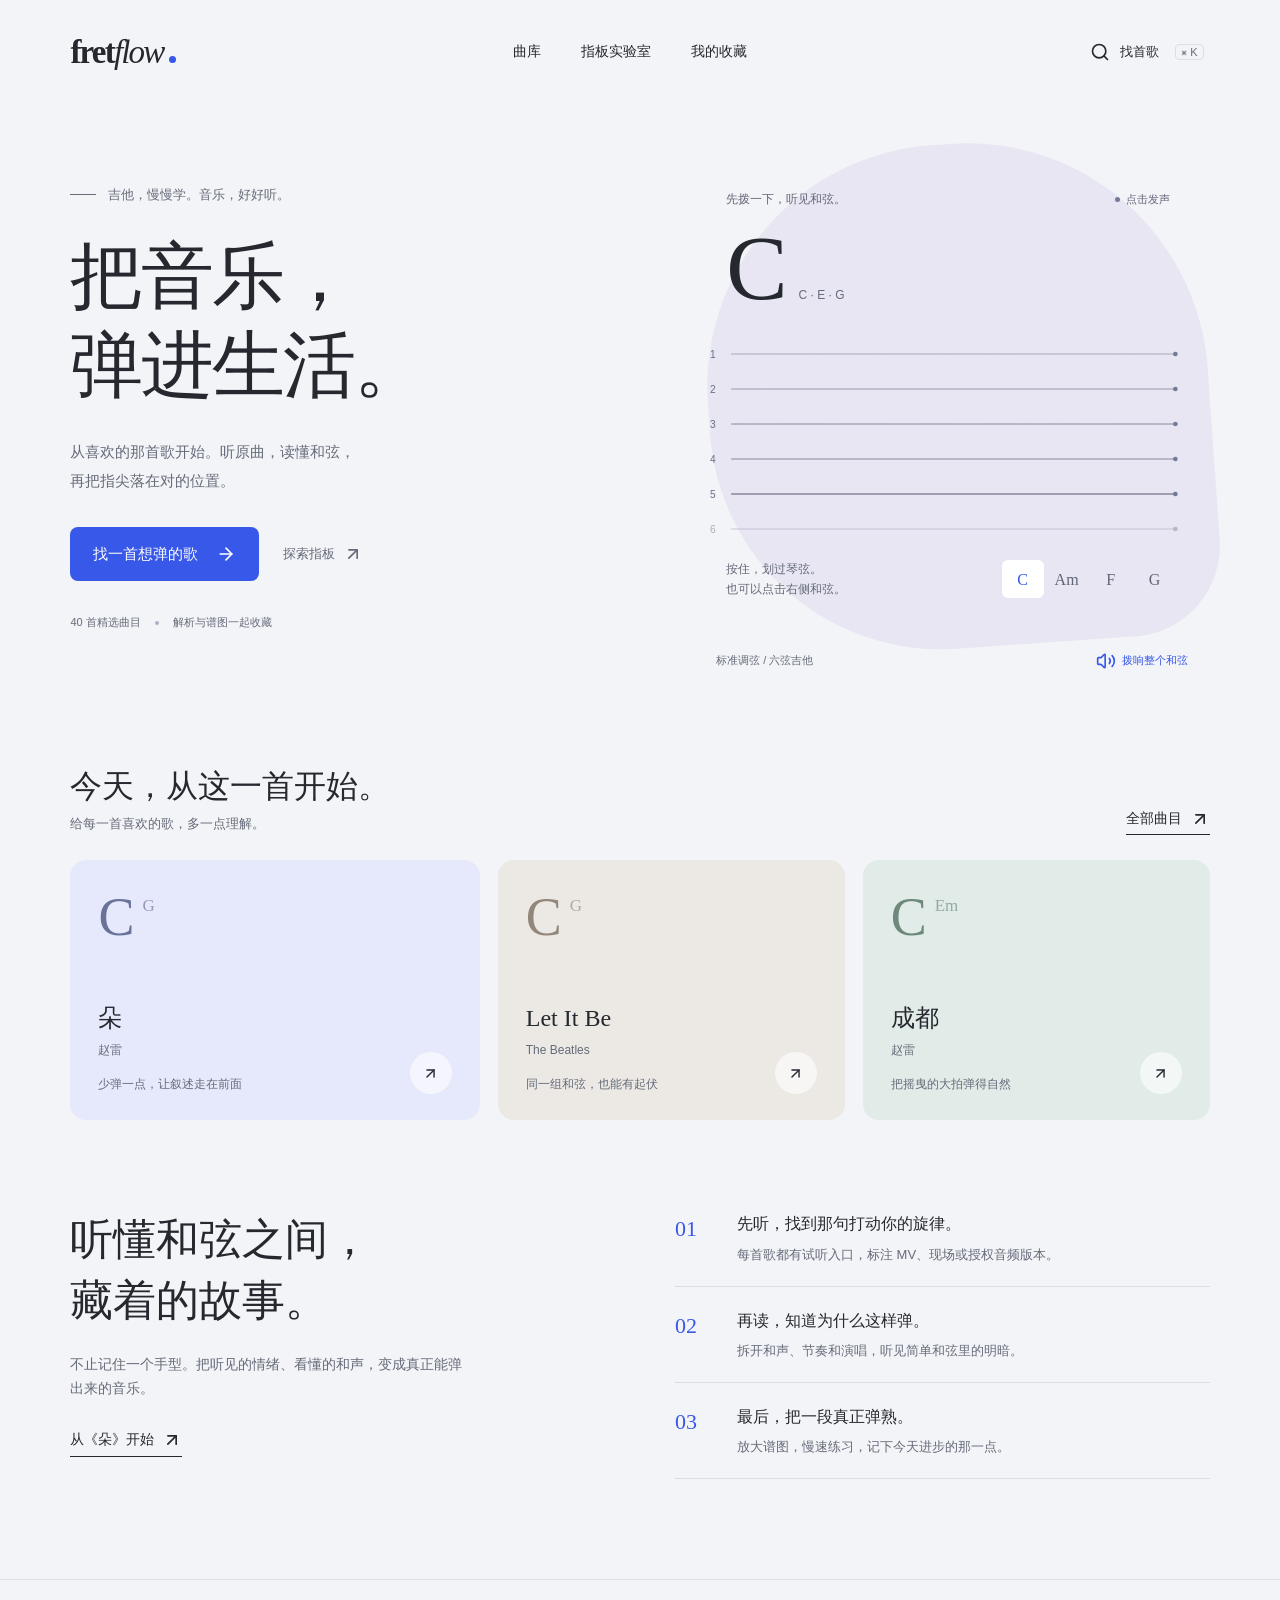
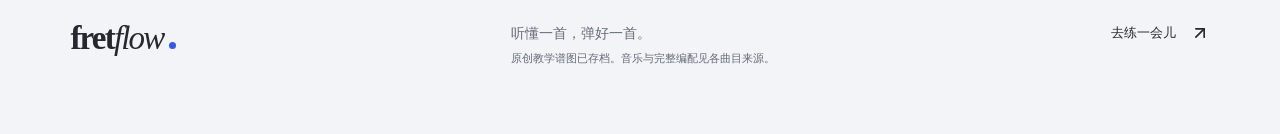
==== commit 0384e449: "Redesign FretFlow interactions and expand to 40 analyzed songs with archived practice sheets" ====
--- a/index.html
+++ b/index.html
@@ -1,238 +1,16 @@
 <!doctype html>
-<html lang="zh-CN">
-<head>
-<meta charset="utf-8"/>
-<meta name="viewport" content="width=device-width, initial-scale=1, viewport-fit=cover"/>
-<meta name="theme-color" content="#0e1521"/>
-<meta name="description" content="一个离线可用的吉他音阶、三和弦、指板、变调夹、和弦进行与脱谱练习工具。"/>
-<title>FretFlow · 吉他自由练习室</title>
-<style>
-:root{color-scheme:dark;--bg:#0c111c;--panel:#141d2b;--panel2:#192536;--panel3:#213146;--line:#2c3a4d;--text:#e9f1f7;--muted:#9aabbd;--faint:#64768a;--teal:#4addbe;--gold:#f1c776;--blue:#83affc;--violet:#c3a8ff;--red:#f58b94;--shadow:0 18px 48px rgba(2,8,17,.23);font-family:Inter,"PingFang SC","Microsoft YaHei",system-ui,-apple-system,sans-serif}
-*{box-sizing:border-box}html{scroll-behavior:smooth}body{margin:0;background:radial-gradient(ellipse at 75% -20%,#23394b 0,transparent 43%),var(--bg);color:var(--text);line-height:1.55}button,input,select,textarea{font:inherit}button{cursor:pointer}a{color:var(--teal);text-decoration:none}a:hover{text-decoration:underline}button:focus-visible,input:focus-visible,select:focus-visible,textarea:focus-visible,a:focus-visible{outline:2px solid var(--gold);outline-offset:3px}::selection{background:#2e756b;color:#fff}
-.app{display:grid;grid-template-columns:246px minmax(0,1fr);min-height:100vh}.side{position:sticky;top:0;height:100vh;display:flex;flex-direction:column;border-right:1px solid var(--line);padding:25px 17px;background:#101827;z-index:20}.brand{display:flex;gap:12px;align-items:center;margin:4px 12px 32px}.brand-icon{width:42px;height:42px;display:grid;place-items:center;background:linear-gradient(145deg,#42daba,#0d886b);border-radius:14px;color:#08251f;font-size:22px;font-weight:900;box-shadow:0 0 30px rgba(58,222,180,.13)}.brand strong{display:block;font-size:18px;letter-spacing:.15px}.brand small{color:var(--muted);font-size:11px;letter-spacing:1.7px}.side-label{color:var(--faint);font-weight:700;font-size:11px;text-transform:uppercase;letter-spacing:2px;padding:0 15px 10px}.nav{display:flex;flex-direction:column;gap:5px}.nav-button{display:flex;align-items:center;gap:12px;border:0;border-radius:12px;color:#acbdcc;background:transparent;padding:13px 14px;text-align:left;font-weight:600;width:100%;font-size:14px;transition:.2s}.nav-button .ico{width:21px;text-align:center;font-size:18px}.nav-button.active,.nav-button:hover{background:#243447;color:var(--teal)}.nav-button.active{box-shadow:inset 3px 0 var(--teal)}.side-bottom{margin-top:auto;border:1px solid #315065;background:#1b2a3b;border-radius:16px;padding:15px}.side-bottom .mini-kicker{color:var(--teal);font-size:11px;font-weight:800;letter-spacing:1.5px}.side-bottom p{font-size:12px;color:var(--muted);margin:8px 0 0}.main{min-width:0;padding:26px clamp(17px,3.8vw,52px) 65px;max-width:1600px;width:100%;margin:auto}.topbar{display:flex;align-items:center;justify-content:space-between;gap:12px;margin-bottom:32px}.crumb{font-size:12px;color:var(--muted);letter-spacing:1px}.top-right{display:flex;gap:8px;align-items:center}.chip{border:1px solid var(--line);padding:7px 11px;border-radius:9px;font-size:12px;color:var(--muted);background:#142031}.chip strong{color:var(--teal)}.view{display:none;animation:up .22s ease}.view.active{display:block}@keyframes up{from{transform:translateY(5px);opacity:.6}to{transform:translateY(0);opacity:1}}.eyebrow{text-transform:uppercase;color:var(--teal);font-weight:750;font-size:11px;letter-spacing:2.4px}.page-head{display:flex;justify-content:space-between;gap:20px;align-items:end;margin-bottom:24px}.page-head h1{font-size:clamp(26px,3vw,37px);letter-spacing:-1px;line-height:1.16;margin:7px 0}.page-head p{color:var(--muted);max-width:800px;margin:10px 0 0;font-size:14px}.panel{background:linear-gradient(145deg,rgba(28,40,56,.98),rgba(17,26,40,.99));border:1px solid var(--line);border-radius:19px;padding:22px;box-shadow:var(--shadow);min-width:0}.panel h2,.panel h3{margin:0 0 10px}.panel h2{font-size:20px}.panel h3{font-size:15px}.subtext{color:var(--muted);font-size:13px}.small{font-size:12px}.micro{font-size:11px;color:var(--faint)}.lead{font-size:15px;color:var(--muted)}.flex{display:flex;align-items:center}.wrap{flex-wrap:wrap}.gap8{gap:8px}.gap12{gap:12px}.gap16{gap:16px}.between{justify-content:space-between}.grid2{display:grid;grid-template-columns:repeat(2,minmax(0,1fr));gap:18px}.grid3{display:grid;grid-template-columns:repeat(3,minmax(0,1fr));gap:18px}.stack{display:grid;gap:18px}.spaced{margin-top:18px}.mt8{margin-top:8px}.mt16{margin-top:16px}.mt24{margin-top:24px}.muted{color:var(--muted)}.accent{color:var(--teal)}.gold{color:var(--gold)}.nowrap{white-space:nowrap}
-.btn{background:var(--teal);color:#072a26;border:1px solid transparent;border-radius:11px;padding:10px 15px;font-weight:750;font-size:13px;min-height:41px;transition:.15s}.btn:hover{filter:brightness(1.07);transform:translateY(-1px)}.btn.secondary{background:#253549;color:var(--text);border-color:#354960}.btn.ghost{background:transparent;border-color:#3c5064;color:var(--text)}.btn.tiny{font-size:12px;padding:7px 10px;min-height:32px}.btn.warn{background:#6b373f;color:#ffdadd}.btn:disabled{opacity:.45;cursor:not-allowed;transform:none}.btn.active-button{background:#214b47;color:var(--teal);border-color:#397b6e}.tabs{display:flex;align-items:center;gap:6px;overflow-x:auto;padding:2px 0 6px}.tab{border:1px solid var(--line);background:#192637;border-radius:9px;padding:9px 12px;color:var(--muted);font-size:12px;white-space:nowrap}.tab.on{background:#244942;border-color:#3b8978;color:var(--teal)}label.field{display:grid;gap:7px;color:var(--muted);font-size:12px;font-weight:650}.field input,.field select,.field textarea,.select{width:100%;padding:10px 12px;background:#0e1724;border:1px solid #34465c;border-radius:10px;color:var(--text);min-height:41px;outline:none}.field textarea{min-height:84px;resize:vertical}.field select{cursor:pointer}.toolbar{display:flex;flex-wrap:wrap;gap:12px;align-items:end}.toolbar .field{min-width:140px;flex:1}.tag{display:inline-block;padding:4px 8px;border-radius:7px;color:var(--teal);background:#25433e;border:1px solid #32675e;font-size:11px;font-weight:750}.tag.golden{background:#51402a;color:var(--gold);border-color:#715739}.tag.neutral{background:#26364a;color:#c2d2e2;border-color:#34495c}.line{height:1px;background:var(--line);margin:16px 0}.callout{border-left:3px solid var(--teal);background:#203343;padding:13px 16px;border-radius:0 10px 10px 0;color:#c8d8e7;font-size:13px}.callout strong{color:#f3f7fb}.kbd{background:#263a4d;border:1px solid #46586d;border-radius:6px;padding:2px 6px;color:#d3deeb;font-size:12px}.hero{background:radial-gradient(circle at 88% 2%,rgba(67,221,183,.18),transparent 38%),linear-gradient(126deg,#1c3440,#151e32 80%);padding:34px;border:1px solid #2e5c5b;border-radius:25px;position:relative;overflow:hidden}.hero:after{content:'♩';position:absolute;font-size:250px;right:30px;top:-55px;color:rgba(109,228,196,.06);font-weight:bold;pointer-events:none}.hero h1{font-size:clamp(28px,4.5vw,47px);margin:12px 0;letter-spacing:-1.8px;line-height:1.15;max-width:720px}.hero p{max-width:650px;color:#b4c8d5;font-size:15px;margin:0 0 22px}.stats{display:grid;grid-template-columns:repeat(3,minmax(0,1fr));gap:15px;margin-top:20px}.stat{background:#172538;border:1px solid var(--line);border-radius:16px;padding:19px}.stat b{display:block;font-size:25px;color:var(--teal)}.stat small{color:var(--muted)}.lesson-card{display:flex;align-items:start;gap:13px;padding:16px;background:#1c2c3d;border:1px solid #314457;border-radius:12px;cursor:pointer;text-align:left;width:100%;color:inherit}.lesson-card:hover{border-color:#418778}.lesson-ico{width:40px;height:40px;border-radius:12px;background:#26463f;color:var(--teal);display:grid;place-items:center;font-size:20px;flex:none}.lesson-card strong{font-size:14px}.lesson-card small{display:block;color:var(--muted);font-size:12px;margin-top:3px}.note-grid{display:grid;grid-template-columns:repeat(7,1fr);gap:6px}.note-box{border-radius:9px;background:#25354a;padding:14px 2px;text-align:center;font-weight:750;font-size:17px;border:1px solid #364b61}.note-box small{display:block;color:var(--muted);font-size:11px;margin-top:5px}.note-box.root{background:#66512f;color:#ffe6ac;border-color:#a17b3e}
-/* fretboard */
-.fret-scroll{overflow-x:auto;padding:10px 2px 18px;scrollbar-color:#415267 transparent}.fretboard{width:1092px;max-width:none;position:relative;margin:auto;--col:57px;--zero:54px}.fret-ruler,.string-row{display:grid;grid-template-columns:var(--zero) repeat(18,var(--col));align-items:center}.fret-ruler{height:30px}.fret-number{text-align:center;color:var(--faint);font-size:11px;font-weight:750}.string-row{height:52px;position:relative}.string-row:before{content:"";position:absolute;left:0;right:0;top:50%;height:1px;background:linear-gradient(90deg,#62778c,#a9bdc7,#62778c);z-index:0}.string-row:nth-child(n+4):before{height:2px}.string-row:nth-child(n+6):before{height:3px}.string-name{position:relative;z-index:2;text-align:center;font-size:13px;background:#192d3d;color:#d7e4ed;border:1px solid #365166;padding:8px;border-radius:7px;margin-right:7px;font-weight:750}.fret-cell{display:grid;place-items:center;height:49px;position:relative;z-index:1;min-width:0}.fret-cell:not(.open-cell):before{content:"";width:1px;height:49px;position:absolute;left:0;top:0;background:#4a5868}.fret-cell.capo-cell:after{content:"";position:absolute;left:-3px;top:-4px;width:7px;height:57px;background:linear-gradient(#ffe0a1,#b48b45);border-radius:5px;z-index:-1}.fret-note{border:1px solid transparent;width:32px;height:32px;border-radius:50%;font-weight:800;font-size:11px;display:grid;place-items:center;background:#2d4055;color:#ced9e4;cursor:pointer;transition:transform .1s;position:relative;z-index:3;padding:0}.fret-note:hover{transform:scale(1.17);border-color:#fff}.fret-note.scale{background:#2c5571;color:#dcf5fc;border-color:#407895}.fret-note.root{background:var(--gold);color:#22231a;border-color:#fff0c4}.fret-note.chord{background:#36baa0;color:#082e29;border-color:#98ead5}.fret-note.chord-root{background:var(--gold);color:#25221c;border-color:#fff0c4}.fret-note.off{opacity:0;pointer-events:none}.fret-note.before-capo{opacity:.12;pointer-events:none}.fret-dotline{display:grid;grid-template-columns:var(--zero) repeat(18,var(--col));height:23px}.marker{display:grid;place-items:center;font-size:15px;color:#6f8395}.marker-mark{background:#425268;border-radius:50%;width:8px;height:8px}.legend-item{display:inline-flex;align-items:center;gap:7px;color:var(--muted);font-size:11px}.dot{width:10px;height:10px;border-radius:50%;display:inline-block}.legend{display:flex;flex-wrap:wrap;gap:16px;align-items:center;margin-top:9px}.fret-info{margin-top:8px;color:var(--muted);font-size:13px;min-height:22px}.fret-info strong{color:var(--text)}
-/* chord diagrams */
-.chord-display{display:grid;grid-template-columns:minmax(0,1fr) minmax(260px,1fr);gap:18px}.tones{display:flex;gap:8px;flex-wrap:wrap}.tone{padding:13px 17px;border-radius:10px;background:#25443f;border:1px solid #3e8274;color:#bbf9e7;text-align:center;min-width:70px}.tone b{display:block;font-size:21px}.tone small{font-size:10px;color:#b3dacf}.diagram-card{background:#101b2c;border-radius:15px;border:1px solid #2d4358;padding:15px;text-align:center}.diagram-card svg{max-width:100%;height:auto}.shape-list{display:flex;gap:9px;flex-wrap:wrap;margin:12px 0}.shape-choice{padding:9px 11px;border-radius:9px;background:#223448;border:1px solid #3b5166;color:var(--text);font-size:12px}.shape-choice.active{border-color:var(--teal);color:var(--teal);background:#20443f}.selected-label{font-weight:750;color:var(--gold)}.roman-grid{display:grid;grid-template-columns:repeat(7,minmax(0,1fr));gap:8px}.roman-chord{border:1px solid #33495b;background:#1d2b3a;border-radius:12px;padding:12px 3px;color:var(--text);display:grid;place-items:center;gap:5px}.roman-chord.active{border-color:var(--teal);background:#21443e}.roman-chord strong{font-size:17px}.roman-chord small{color:var(--muted);font-size:10px}.roman-chord.active strong{color:var(--teal)}
-/* progressions and song cards */
-.progression-list{display:grid;grid-template-columns:repeat(auto-fit,minmax(196px,1fr));gap:11px}.progression-card{border:1px solid #34485c;border-radius:14px;background:#1c2b3c;color:var(--text);padding:15px;text-align:left;min-height:125px}.progression-card:hover,.progression-card.active{border-color:#51bba5;background:#1f423c}.progression-card b{font-size:21px;letter-spacing:.4px}.progression-card small{display:block;color:var(--muted);font-size:12px;margin-top:4px}.progression-card span{color:var(--gold);font-size:11px}.progression-bar{display:flex;flex-wrap:wrap;gap:10px}.bar-chord{flex:1 1 92px;min-width:86px;max-width:160px;text-align:center;background:#213248;border:1px solid #3c5568;border-radius:13px;padding:17px 9px;color:var(--text);position:relative}.bar-chord strong{font-size:24px;display:block}.bar-chord small{color:var(--muted)}.bar-chord.playing{background:#306a5f;border-color:#76e5c6;box-shadow:0 0 22px rgba(68,211,171,.19)}.bar-chord.selected{border-color:var(--gold);box-shadow:inset 0 0 0 1px #a9874c}.song-list{display:grid;grid-template-columns:repeat(auto-fit,minmax(230px,1fr));gap:13px}.song-card{background:#1c2b3a;border:1px solid #34495a;border-radius:14px;padding:18px;display:flex;flex-direction:column;gap:11px}.song-card:hover{border-color:#51857e}.song-card h3{font-size:17px;margin:0}.song-card .song-artist{color:var(--muted);font-size:12px}.song-card .song-prog{font-size:13px;color:#e4c890}.song-card .song-detail{font-size:12px;color:var(--muted);flex:1}.song-card .btn{width:100%}.song-toolbar{display:flex;gap:10px;align-items:end;margin-bottom:17px;flex-wrap:wrap}.song-toolbar .field{flex:1 1 210px}.song-toolbar input{width:100%}.drawer-overlay{position:fixed;inset:0;background:rgba(1,6,11,.74);z-index:30;display:none;align-items:center;justify-content:center;padding:16px}.drawer-overlay.on{display:flex}.modal{width:min(650px,100%);max-height:min(88vh,900px);overflow-y:auto;border:1px solid #54746e;background:#152233;border-radius:22px;padding:27px;box-shadow:0 28px 100px #0009}.modal h2{font-size:26px;margin:4px 0}.modal a.external{display:inline-flex;align-items:center;gap:7px;background:#2a5f53;color:#caffee;padding:12px 15px;border-radius:11px;font-weight:800}.modal .section{border:1px solid #394e60;border-radius:11px;padding:12px;margin:9px 0}.modal .section code{color:var(--gold);font-size:14px}.close{background:transparent;border:1px solid #53677c;color:#dbe8ef;border-radius:9px;padding:5px 11px;font-size:20px}.form-line{display:grid;grid-template-columns:repeat(2,minmax(0,1fr));gap:12px}
-/* plan */
-.day-buttons{display:flex;flex-wrap:wrap;gap:8px}.day-btn{padding:9px 13px;color:var(--muted);background:#203249;border:1px solid #364d62;border-radius:9px}.day-btn.active{color:var(--teal);border-color:var(--teal);background:#24463f}.task{display:flex;gap:12px;align-items:flex-start;border:1px solid var(--line);background:#1b2b3b;border-radius:11px;padding:14px;margin:9px 0;cursor:pointer}.task input{appearance:none;border:2px solid #698395;background:transparent;width:20px;height:20px;border-radius:6px;flex:none;margin:2px 0}.task input:checked{background:var(--teal);border-color:var(--teal)}.task input:checked:before{content:'✓';display:block;text-align:center;color:#08291f;line-height:16px;font-weight:900}.task.done .task-title{text-decoration:line-through;color:var(--muted)}.task-title{font-weight:700}.task-desc{color:var(--muted);font-size:12px;margin-top:2px}.progress-track{background:#263a4b;border-radius:12px;height:10px;overflow:hidden}.progress-fill{background:linear-gradient(90deg,#299d86,#73e4bf);height:100%;transition:width .25s}.quiz-options{display:grid;grid-template-columns:repeat(4,1fr);gap:10px}.quiz-option{border:1px solid #4a647a;border-radius:12px;background:#233547;padding:16px 7px;color:var(--text);font-size:18px;font-weight:700}.quiz-option:hover{border-color:var(--teal)}.quiz-option.correct{border-color:var(--teal);background:#245548}.quiz-option.incorrect{border-color:var(--red);background:#5c303b}.quiz-feedback{min-height:24px;color:var(--muted);font-size:13px}.footer{margin-top:35px;border-top:1px solid var(--line);padding-top:17px;color:var(--faint);font-size:11px;line-height:1.8}.mobile-nav{display:none}.toast{position:fixed;bottom:20px;right:20px;background:#235648;border:1px solid #4fb49e;color:#e7fff6;padding:12px 17px;border-radius:12px;z-index:50;opacity:0;pointer-events:none;transform:translateY(5px);transition:.2s}.toast.on{opacity:1;transform:translateY(0)}
-@media(max-width:1070px){.app{grid-template-columns:72px minmax(0,1fr)}.side{padding:23px 9px}.brand{justify-content:center;margin:0 0 29px}.brand strong,.brand small,.side-label,.nav-button .nav-text,.side-bottom{display:none}.nav-button{justify-content:center;padding:13px}.nav-button .ico{font-size:22px}.grid3{grid-template-columns:repeat(2,minmax(0,1fr))}}
-@media(max-width:720px){.app{display:block}.side{display:none}.main{padding:22px 14px 102px}.topbar{margin-bottom:19px}.top-right .chip:nth-child(2){display:none}.hero{padding:25px 22px}.hero:after{right:-50px;top:5px}.hero p{font-size:13px}.panel{padding:16px;border-radius:16px}.page-head{align-items:start}.page-head h1{font-size:27px}.grid2,.grid3,.chord-display{grid-template-columns:1fr}.stats{gap:8px}.stat{padding:13px}.stat b{font-size:21px}.stat small{font-size:11px}.roman-grid{grid-template-columns:repeat(4,1fr)}.note-grid{gap:3px}.note-box{font-size:14px;padding:12px 0}.note-box small{font-size:9px}.toolbar .field{min-width:110px}.mobile-nav{display:flex;position:fixed;bottom:0;left:0;right:0;z-index:25;background:#101a29;border-top:1px solid #32465b;padding:7px 4px max(9px,env(safe-area-inset-bottom));justify-content:space-around;box-shadow:0 -15px 40px #0005}.mobile-nav button{border:0;background:transparent;color:var(--muted);font-size:10px;display:grid;justify-items:center;gap:3px;min-width:52px}.mobile-nav button b{font-size:20px;font-weight:normal}.mobile-nav button.active{color:var(--teal)}.modal{padding:18px;max-height:84vh}.form-line{grid-template-columns:1fr}.progression-card{min-height:109px}.song-list{grid-template-columns:1fr}}
-@media(prefers-reduced-motion:reduce){*,*:before,*:after{animation:none!important;transition:none!important;scroll-behavior:auto!important}}
-</style>
-</head>
-<body>
-<div class="app">
-  <aside class="side">
-    <div class="brand"><div class="brand-icon">♪</div><div><strong>FretFlow</strong><small>吉他自由练习室</small></div></div>
-    <div class="side-label">LEARN & PLAY</div>
-    <nav class="nav" id="sideNav">
-      <button class="nav-button active" data-go="home"><span class="ico">⌂</span><span class="nav-text">学习首页</span></button>
-      <button class="nav-button" data-go="fretboard"><span class="ico">▦</span><span class="nav-text">指板地图</span></button>
-      <button class="nav-button" data-go="chords"><span class="ico">◈</span><span class="nav-text">和弦实验室</span></button>
-      <button class="nav-button" data-go="progressions"><span class="ico">≋</span><span class="nav-text">经典和弦进行</span></button>
-      <button class="nav-button" data-go="songs"><span class="ico">♫</span><span class="nav-text">歌曲曲库</span></button>
-      <button class="nav-button" data-go="practice"><span class="ico">◎</span><span class="nav-text">训练计划</span></button>
-    </nav>
-    <div class="side-bottom"><div class="mini-kicker">CORE IDEA</div><p>音名固定 · 调决定级数<br/>和弦是音阶中的音<br/>Solo 围绕当前和弦的 1/3/5</p></div>
-  </aside>
-  <main class="main">
-    <div class="topbar"><span class="crumb">FRETFLOW / <span id="crumb">学习首页</span></span><div class="top-right"><span class="chip">标准调弦 E A D G B E</span><span class="chip">离线可用 · <strong>自动保存练习</strong></span></div></div>
-    <section id="home" class="view active">
-      <div class="hero">
-        <span class="eyebrow">FROM CHORDS TO FREEDOM</span>
-        <h1>不再只是看谱弹。<br/><span style="color:var(--teal)">看懂整条指板，开始自由即兴。</span></h1>
-        <p>专为你当前的学习阶段制作：围绕 C 大调的 1564 / 1645，打通开放和弦、三和弦转位、5～8 品音阶、变调夹与 Solo 落脚音。</p>
-        <div class="flex wrap gap8"><button class="btn" data-go="fretboard">开始探索指板 →</button><button class="btn secondary" data-go="practice">打开今天的训练</button></div>
-      </div>
-      <div class="stats"><div class="stat"><b>8</b><small>种经典和弦进行</small></div><div class="stat"><b>18</b><small>品可交互指板</small></div><div class="stat"><b id="homeDone">0 / 0</b><small>当前训练任务</small></div></div>
-      <div class="grid2 mt24">
-        <div class="panel"><h2>先搞懂这三个关系</h2><div class="stack mt16">
-          <button class="lesson-card" data-go="chords"><span class="lesson-ico">①</span><span><strong>三和弦 = 三个不同音名</strong><small>C和弦是 C–E–G，开放C可以重复这些音，并不矛盾。</small></span></button>
-          <button class="lesson-card" data-go="fretboard"><span class="lesson-ico">②</span><span><strong>音阶 = 一整套旋律材料</strong><small>C大调的7个音，不会因为换到5～8品就变调。</small></span></button>
-          <button class="lesson-card" data-go="progressions"><span class="lesson-ico">③</span><span><strong>Solo = 根据和弦组织旋律</strong><small>先把当前和弦135当落脚音，再添加其他音和节奏。</small></span></button>
-        </div></div>
-        <div class="panel"><div class="flex between wrap gap8"><h2>今天的记忆锚点</h2><span class="tag">C大调 · 1645</span></div><p class="subtext">你先只记住这一组，不必一次背12个调。</p>
-          <div class="note-grid mt16" id="homeNotes"></div>
-          <div class="line"></div><div class="flex wrap gap8"><span class="tag golden">C = C E G</span><span class="tag golden">Am = A C E</span><span class="tag golden">F = F A C</span><span class="tag golden">G = G B D</span></div>
-          <p class="subtext mt16">重点不是把这些字母背得飞快，而是能在指板上找到它们，然后弹出能唱出来的短乐句。</p>
-          <button class="btn ghost" data-go="chords">查看这些音在指板上的位置 →</button>
-        </div>
-      </div>
-      <div class="panel mt24"><h2>一个原则，避免越学越乱</h2><div class="grid3 mt16"><div class="callout"><strong>音名固定</strong><br/>标准调弦时，3弦5品永远是C4。</div><div class="callout"><strong>级数会变</strong><br/>C在C大调里是1，在F大调里是5。</div><div class="callout"><strong>指型可移动</strong><br/>变调夹或移位，让同一套相对指法听起来换调。</div></div></div>
-    </section>
-
-    <section id="fretboard" class="view">
-      <div class="page-head"><div><span class="eyebrow">INTERACTIVE FRETBOARD</span><h1>整条指板的音，终于能看见。</h1><p>切换调、音阶、当前和弦和变调夹。点击亮起的音即可试听；在手机上左右滑动指板可查看高品位。</p></div></div>
-      <div class="panel">
-        <div class="toolbar">
-          <label class="field">实际调性<select id="fbKey"></select></label>
-          <label class="field">音阶类型<select id="fbScale"><option value="major">自然大调 · 7音</option><option value="minor">自然小调 · 7音</option><option value="majorPenta">大调五声音阶</option><option value="minorPenta">小调五声音阶</option></select></label>
-          <label class="field">显示内容<select id="fbShow"><option value="all">显示全部音阶音</option><option value="chord">仅显示当前和弦音</option><option value="roots">仅显示根音 / 主音</option></select></label>
-          <label class="field">音符标签<select id="fbLabel"><option value="notes">实际音名 C / D / E</option><option value="degrees">相对主音级数 1 / 2 / 3</option></select></label>
-          <label class="field">变调夹 · 实际品位<select id="fbCapo"></select></label>
-        </div>
-        <div class="line"></div>
-        <div class="flex wrap gap8 between"><div><strong id="fbScaleTitle">C 大调音阶</strong><div class="subtext" id="fbScaleText">C D E F G A B</div></div><button class="btn secondary tiny" id="fbReset">回到 C 大调 · 不夹变调夹</button></div>
-        <div class="fret-scroll"><div class="fretboard" id="fretboardEl" aria-label="可点击的六弦吉他指板"></div></div>
-        <div class="legend"><span class="legend-item"><i class="dot" style="background:var(--gold)"></i>当前主音 / 当前和弦根音</span><span class="legend-item"><i class="dot" style="background:var(--teal)"></i>当前和弦其他音</span><span class="legend-item"><i class="dot" style="background:#2e6785"></i>音阶内其他音</span><span class="legend-item"><i class="dot" style="background:#788797"></i>其他音隐藏</span></div>
-        <div class="fret-info" id="fretInfo">试着点击3弦5品的 C，听听它与5弦3品的 C 差几度。</div>
-        <div class="line"></div>
-        <div class="flex wrap gap8" id="fbChordButtons"></div>
-      </div>
-      <div class="panel mt16"><div class="flex between wrap gap8"><h2>变调夹换调计算器</h2><span class="tag golden">把指型与实际调性分开</span></div>
-        <p class="subtext">例如 C调1564指型 + 变调夹4品 = E调1564。下面显示的是“左手按法”与“实际发声”，不会把同一个物理品位改名。</p>
-        <div class="toolbar mt16"><label class="field">和弦指型所属调<select id="shapeKey"><option value="C">C指型 · C G Am F</option><option value="G">G指型 · G D Em C</option><option value="D">D指型 · D A Bm G</option><option value="A">A指型 · A E F#m D</option><option value="E">E指型 · E B C#m A</option></select></label>
-          <label class="field">变调夹位置<select id="shapeCapo"></select></label></div>
-        <div class="callout mt16" id="capoResult"></div><button class="btn secondary mt16" id="shapeToFret">在指板上显示对应的实际音阶 →</button>
-      </div>
-      <div class="grid2 mt16"><div class="panel"><h3>看懂“同一品位，为什么又叫别的1”</h3><p class="subtext">物理音高从不因切换歌曲调性而改变；变化的是它在当前调中的角色。比如3弦5品永远是C4。</p><div class="callout" id="fbRoleExample"></div></div><div class="panel"><h3>音阶指型是什么？</h3><p class="subtext">你曾经学过的「Mi型（低把位）」与「La型（5～8品附近）」是两块指板区域的相对排列。以C大调为例，两处都只选 C D E F G A B；不是两个调，也并非整套音高相差八度。</p><button class="btn secondary tiny" id="fbGoZone">只看 C 大调5～8品 →</button></div></div>
-    </section>
-
-    <section id="chords" class="view">
-      <div class="page-head"><div><span class="eyebrow">CHORD EXPLORER</span><h1>同一个和弦，能在不同位置弹。</h1><p>先学会一个调的七个自然三和弦，再对比开放和弦与高音三根弦上的三和弦。三和弦不要求必须在高把位。</p></div></div>
-      <div class="panel"><div class="toolbar"><label class="field" style="max-width:220px">和声所属大调<select id="chordKey"></select></label><div class="subtext">先使用 C 调；切换调性后会自动生成该调的七个自然三和弦。</div></div><div class="roman-grid mt16" id="romanGrid"></div></div>
-      <div class="chord-display mt16">
-        <div class="panel"><div class="flex between wrap gap8"><h2 id="chordTitle">C大三和弦</h2><span class="tag neutral" id="chordQuality">大三和弦</span></div><p class="subtext" id="chordTheory"></p><div class="tones mt16" id="chordTones"></div><div class="line"></div><h3>开放指法（如有常见指型）</h3><div id="openChordVisual"></div><p class="subtext small">开放和弦也可以是三和弦：即使弹响5、6根弦，里面的音名仍可能只有3种，只是重复了不同八度。</p></div>
-        <div class="panel"><div class="flex between wrap gap8"><h2>高音三弦上的三和弦</h2><span class="tag">3 / 2 / 1弦</span></div><p class="subtext">选择不同转位，会发现组成音相同，但低音、音区、排列改变。</p><div class="shape-list" id="triadChoices"></div><div class="diagram-card" id="triadDiagram"></div><p class="subtext" id="triadExplain"></p></div>
-      </div>
-      <div class="panel mt16"><h2>把和弦变成Solo</h2><p class="subtext">拿C举例：高音三和弦 <span class="kbd">3弦5品 C</span>、<span class="kbd">2弦5品 E</span>、<span class="kbd">1弦3品 G</span> 同时弹是伴奏；拆开弹再加入D、F、A、B，就变成了旋律素材。选中一个和弦后，去指板页点“仅显示当前和弦音”，会看到它的落脚音。</p><button class="btn" id="chordGoFret">在指板地图里高亮当前和弦 →</button></div>
-    </section>
-
-    <section id="progressions" class="view">
-      <div class="page-head"><div><span class="eyebrow">HARMONY PRACTICE</span><h1>一个走向，练熟一批歌。</h1><p>按级数记忆：1564是 I–V–vi–IV；1645是 I–vi–IV–V。更换调性，具体和弦自动跟着变。</p></div></div>
-      <div class="panel"><div class="progression-list" id="progressionList"></div></div>
-      <div class="panel mt16"><div class="flex between wrap gap8"><div><h2 id="progTitle">1564 · 流行万能四和弦</h2><p class="subtext" id="progHint"></p></div><label class="field" style="min-width:175px">练习调性<select id="progKey"></select></label></div>
-        <div class="progression-bar mt16" id="progressionBars"></div><div class="flex wrap gap8 mt16"><button class="btn" id="playProgression">▶ 循环试听</button><button class="btn secondary" id="stopProgression">■ 停止</button><label class="field" style="max-width:165px">练习速度 BPM<input id="bpm" type="number" min="45" max="180" value="76"/></label><span class="subtext">每个和弦默认4拍 · 合成器示意音色</span></div><div class="line"></div>
-        <div class="callout" id="progressionCoach"></div>
-      </div>
-      <div class="panel mt16"><div class="flex between wrap gap8"><h2>这组进行可以练哪些歌？</h2><button class="btn secondary tiny" id="progAllSongs">打开完整曲库 →</button></div><div class="song-list mt16" id="progressionSongList"></div></div>
-    </section>
-
-    <section id="songs" class="view">
-      <div class="page-head"><div><span class="eyebrow">REPERTOIRE LIBRARY</span><h1>从和弦进行，进入具体歌曲。</h1><p>每首歌提供主要和弦、适用段落和简化练习提示；点击歌曲可打开详情，再到外部曲谱网站查看具体的吉他谱。不会把四和弦练习循环冒充原版完整谱。</p></div></div>
-      <div class="panel"><div class="song-toolbar"><label class="field">查找歌曲<input id="songSearch" placeholder="例如 Someone Like You / Stand By Me"/></label><label class="field">筛选和弦进行<select id="songFilter"><option value="all">所有进行</option></select></label><button class="btn secondary" id="showAddSong">＋ 加入我的歌曲</button></div><div class="song-list" id="allSongList"></div></div>
-      <div class="panel mt16"><h3>关于“完整谱”</h3><p class="subtext">本站自带的是原创教学图、可移调练习和简化和弦进行；他人歌曲的完整歌词与受版权保护的六线谱不直接复制。歌曲详情中保留指向曲谱提供方的原始链接，联网后点击查看；离线时指板、训练、自己添加的笔记仍然可以使用。</p></div>
-    </section>
-
-    <section id="practice" class="view">
-      <div class="page-head"><div><span class="eyebrow">DAILY PRACTICE</span><h1>每天练一点，但真正记住。</h1><p>第一周只围绕C大调的1645 / 1564，在开放和弦、三和弦、音阶与Solo之间反复建立联系。完成状态保存在当前浏览器。</p></div></div>
-      <div class="panel"><div class="day-buttons" id="dayButtons"></div><div class="flex between wrap gap8 mt16"><div><h2 id="dayTitle">Day 1</h2><p class="subtext" id="dayDescription"></p></div><span class="tag golden" id="dayProgressText">0 / 0</span></div><div class="progress-track mt16"><div class="progress-fill" id="taskProgress" style="width:0"></div></div><div id="taskList" class="mt16"></div></div>
-      <div class="grid2 mt16"><div class="panel"><h2>135快速问答</h2><p class="subtext">不靠死记手型：问你和弦的某个构成音是什么，你答出来后再去指板验证。</p><div class="callout mt16" id="quizQuestion">准备开始</div><div class="quiz-options mt16" id="quizOptions"></div><div class="quiz-feedback mt16" id="quizFeedback"></div><div class="flex gap8"><button class="btn secondary" id="newQuestion">换一题 →</button><span class="subtext" id="quizScore"></span></div></div>
-        <div class="panel"><h2>练习日志</h2><p class="subtext">随手记下今天弹不出来的和弦、找到的根音、编出来的Solo。自动保存在本机。</p><label class="field mt16">我的练习笔记<textarea id="practiceNotes" placeholder="例如：C → Am可以保持E不动；F和弦3弦5品是五音……"></textarea></label><div class="flex between wrap gap8 mt16"><span class="micro">输入后自动保存，不上传服务器</span><button class="btn ghost tiny" id="exportNotes">导出我的练习记录</button></div></div></div>
-    </section>
-    <footer class="footer">FretFlow 吉他自由练习室 · 纯前端、离线可用、无账号及后台。音高与三和弦按标准调弦计算；歌曲段落是教学用简化标记，遇到版本差异请以链接曲谱与实际录音为准。<br/>小技巧：电脑可以将本页收藏；手机可把HTML保存在文件中，或上传到自己的静态网页空间获取固定网址。</footer>
-  </main>
-</div>
-<nav class="mobile-nav" id="mobileNav">
-  <button data-go="home" class="active"><b>⌂</b>首页</button><button data-go="fretboard"><b>▦</b>指板</button><button data-go="chords"><b>◈</b>和弦</button><button data-go="progressions"><b>≋</b>进行</button><button data-go="songs"><b>♫</b>歌曲</button><button data-go="practice"><b>◎</b>训练</button>
-</nav>
-<div class="drawer-overlay" id="songOverlay" role="dialog" aria-modal="true" aria-labelledby="modalTitle"><div class="modal" id="modalContent"></div></div>
-<div class="drawer-overlay" id="addOverlay" role="dialog" aria-modal="true" aria-labelledby="addTitle"><div class="modal"><div class="flex between"><h2 id="addTitle">添加我的歌曲</h2><button class="close" id="closeAdd" aria-label="关闭">×</button></div><p class="subtext">用于收藏你自己的歌名、练习级数、曲谱链接和备注。只储存在当前浏览器。</p><form id="songForm"><div class="form-line mt16"><label class="field">歌曲名称<input name="title" required maxlength="80" placeholder="例如：朵"/></label><label class="field">歌手<input name="artist" maxlength="60" placeholder="赵雷"/></label><label class="field">对应练习进行<select name="prog" id="customProg"></select></label><label class="field">曲谱网址（可留空）<input name="url" placeholder="https://..." type="url"/></label></div><label class="field mt16">我的笔记<textarea name="notes" maxlength="300" placeholder="例如：副歌近似1564；已练会前奏……"></textarea></label><div class="flex gap8 mt16"><button class="btn" type="submit">保存到我的曲库</button><button class="btn secondary" id="cancelAdd" type="button">取消</button></div></form></div></div>
-<div class="toast" id="toast" role="status"></div>
-<script>
-'use strict';
-// 自包含离线教学网站：除外部曲谱链接外，不请求任何网络资源。
-const KEYS={C:['C','D','E','F','G','A','B'],Db:['Db','Eb','F','Gb','Ab','Bb','C'],D:['D','E','F#','G','A','B','C#'],Eb:['Eb','F','G','Ab','Bb','C','D'],E:['E','F#','G#','A','B','C#','D#'],F:['F','G','A','Bb','C','D','E'],'F#':['F#','G#','A#','B','C#','D#','E#'],G:['G','A','B','C','D','E','F#'],Ab:['Ab','Bb','C','Db','Eb','F','G'],A:['A','B','C#','D','E','F#','G#'],Bb:['Bb','C','D','Eb','F','G','A'],B:['B','C#','D#','E','F#','G#','A#']};
-const PC={'C':0,'C#':1,'Db':1,'D':2,'D#':3,'Eb':3,'E':4,'E#':5,'F':5,'F#':6,'Gb':6,'G':7,'G#':8,'Ab':8,'A':9,'A#':10,'Bb':10,'B':11};
-const CHROMATIC_SHARP=['C','C#','D','D#','E','F','F#','G','G#','A','A#','B'],CHROMATIC_FLAT=['C','Db','D','Eb','E','F','Gb','G','Ab','A','Bb','B'];
-const DEGREES=['1','2','3','4','5','6','7'],QUALITIES=['','m','m','','','m','dim'],ROMANS=['I','ii','iii','IV','V','vi','vii°'];
-const SCALE_TYPES={major:{name:'自然大调',offsets:[0,2,4,5,7,9,11],degrees:['1','2','3','4','5','6','7']},minor:{name:'自然小调',offsets:[0,2,3,5,7,8,10],degrees:['1','2','♭3','4','5','♭6','♭7']},majorPenta:{name:'大调五声音阶',offsets:[0,2,4,7,9],degrees:['1','2','3','5','6']},minorPenta:{name:'小调五声音阶',offsets:[0,3,5,7,10],degrees:['1','♭3','4','5','♭7']}};
-const STRINGS=[{label:'1弦 e',midi:64},{label:'2弦 B',midi:59},{label:'3弦 G',midi:55},{label:'4弦 D',midi:50},{label:'5弦 A',midi:45},{label:'6弦 E',midi:40}];
-const OPEN_SHAPES={C:'x32010',G:'320003',Am:'x02210',F:'133211',Em:'022000',Dm:'xx0231',D:'xx0232',A:'x02220',E:'022100',Bm:'x24432',B:'x24442','F#m':'244222','C#m':'x46654',Bb:'x13331','Gm':'355333','F#':'244322',Db:'x46664',Eb:'x68886',Ab:'466544'};
-const PROGS=[
-{id:'1564',name:'流行四和弦',steps:[1,5,6,4],mood:'稳定 · 抒情 · 广泛适用',tip:'每个和弦4拍。先在1、5、6、4每个和弦的1/3/5里选一个落脚音。'},
-{id:'1645',name:'50年代经典进行',steps:[1,6,4,5],mood:'怀旧 · 流动 · 适合弹唱',tip:'你近期重点练习的C–Am–F–G。留意C和Am共有C、E，F和Am共有A、C。'},
-{id:'1625',name:'传统抒情 / Doo-wop变体',steps:[1,6,2,5],mood:'怀旧 · 柔和终止',tip:'与1645相似，但把IV（F）换成ii（Dm）。C大调是C–Am–Dm–G；爵士和老歌常改成C–Am7–Dm7–G7。'},
-{id:'6415',name:'小调起始的流行循环',steps:[6,4,1,5],mood:'有张力 · 情绪递进',tip:'这里的数字以相对大调记。实际歌曲可能以vi小和弦为调性中心；例如Em–C–G–D可以听成E小调的i–VI–III–VII。'},
-{id:'6154',name:'vi–I–V–IV',steps:[6,1,5,4],mood:'推动 · 明亮与忧郁交错',tip:'以Am–C–G–F为例，用共同音连接不同和弦，先弹长音，再练有节奏的短句。'},
-{id:'4536251',name:'华语抒情链条',steps:[4,5,3,6,2,5,1],mood:'细腻 · 起伏 · 强烈终止',tip:'C调里是F–G–Em–Am–Dm–G–C；更适合用来训练级数思维和和弦功能。'},
-{id:'15634145',name:'卡农进行（常见变体）',steps:[1,5,6,3,4,1,4,5],mood:'古典感 · 循环铺陈',tip:'D调为D–A–Bm–F#m–G–D–G–A。与帕赫贝尔卡农的著名和声骨架有关。'},
-{id:'251',name:'二五一（自然三和弦）',steps:[2,5,1],mood:'收束 · 和声归属感',tip:'C调简单版Dm–G–C。爵士标准常改用Dm7–G7–Cmaj7，不与此三和弦版本混淆。'}
-];
-const SONGS=[
-{id:'letitbe',title:'Let It Be',artist:'The Beatles',prog:'1564',key:'C',shapes:'C · G · Am · F',section:'主歌前半段 / 开头',note:'典型1564片段，但后面会使用其他和弦，不是全曲四和弦循环。',parts:[['主歌开头（练习）','C – G – Am – F'],['后续走向（部分版本）','C – G – F – Em – Dm – C']],url:'https://openguitarchords.com/zh/songs/let-it-be-chords'},
-{id:'withorwithout',title:'With or Without You',artist:'U2',prog:'1564',key:'D',shapes:'D · A · Bm · G',section:'贯穿歌曲的主要循环',note:'经典I–V–vi–IV；可先每小节1和弦。',parts:[['主要循环','D – A – Bm – G']],url:'https://www.guitartabs.cc/tabs/u/u2/with_or_without_you_crd.html'},
-{id:'im_yours',title:"I'm Yours",artist:'Jason Mraz',prog:'1564',key:'B',shapes:'B · F# · G#m · E',section:'主歌 / 副歌的主要骨架',note:'原调B；可夹4品使用G–D–Em–C指型。桥段有其他和弦。',parts:[['主歌和副歌主要走向','B – F# – G#m – E'],['吉他简易指型 · capo 4','G – D – Em – C']],url:'https://openguitarchords.com/songs/im-yours-chords'},
-{id:'someone',title:'Someone Like You',artist:'Adele',prog:'1564',key:'A',shapes:'A · E · F#m · D',section:'副歌（主歌另有变化）',note:'副歌适合1564；主歌的A–C#m–F#m–D是1364，不能把整首说成1564。',parts:[['主歌基础和声','A – C#m – F#m – D'],['副歌基础和声','A – E – F#m – D'],['便捷指型 · capo 2（副歌）','G – D – Em – C']],url:'https://openguitarchords.com/songs/someone-like-you-chords'},
-{id:'duo',title:'朵',artist:'赵雷',prog:'1564',key:'F',shapes:'F · C · Dm · Bb（部分段落）',section:'主歌常见156片段 / 副歌部分1564',note:'参考C指型、变调夹5品的编配，实际为F调。主歌多为C–G–Am，副歌加入F、G等变化，并非整首严格1564。也有其他版本，优先对照你手上的谱。',parts:[['主歌部分（capo 5指型）','C – G – Am'],['副歌部分典型走向（capo 5指型）','C – G – Am – F'],['实际发声音阶体系','F大调；旋律与和弦均升5半音']],url:'https://www.jitapai.com/202659166.html'},
-{id:'standbyme',title:'Stand by Me',artist:'Ben E. King',prog:'1645',key:'A',shapes:'A · F#m · D · E',section:'主要循环（时值可能重复）',note:'经典1645。原版常将I、vi保持更长，建议留意每个和弦的小节数。',parts:[['和弦骨架','A – F#m – D – E'],['8小节练习','A | A | F#m | F#m | D | E | A | A'],['便捷指型 · capo 2','G – Em – C – D']],url:'https://openguitarchords.com/songs/stand-by-me-chords'},
-{id:'heartandsoul',title:'Heart and Soul',artist:'Hoagy Carmichael',prog:'1625',key:'F',shapes:'F · Dm7 · Gm7 · C7',section:'主旋律段的1625形式',note:'原版主段的基本逻辑为I–vi–ii–V，并常使用七和弦；它与1645类似，但ii不能直接混同IV。',parts:[['主段常见形式','F – Dm7 – Gm7 – C7'],['C调1625基础练习（非原曲原调）','C – Am – Dm – G']],url:'https://www.chordlines.com/hoagy-carmichael/heart-and-soul'},
-{id:'perfect',title:'Perfect',artist:'Ed Sheeran',prog:'1645',key:'Ab',shapes:'Ab · Fm · Db · Eb',section:'主歌基础走向；副歌从vi起',note:'常用capo 1：按G–Em–C–D。原曲有复合拍节奏；简化四拍循环仅用于练和弦顺序。',parts:[['主歌（capo 1指型）','G – Em – C – D'],['副歌常见段落','Em – C – G – D'],['实际发声','Ab – Fm – Db – Eb']],url:'https://openguitarchords.com/zh/songs/perfect-chords'},
-{id:'zombie',title:'Zombie',artist:'The Cranberries',prog:'6415',key:'Em',shapes:'Em · C · G · D',section:'主要和弦循环',note:'它经常被归在G大调相对视角的vi–IV–I–V，但歌曲通常以E小调听感为中心。',parts:[['简化练习循环','Em – C – G – D']],url:'https://openguitarchords.com/songs/zombie-chords'},
-{id:'despacito',title:'Despacito',artist:'Luis Fonsi / Daddy Yankee',prog:'6415',key:'Bm',shapes:'Bm · G · D · A',section:'主要循环',note:'歌曲以B小调为中心，换成D大调相对视角是vi–IV–I–V。',parts:[['常见主要循环','Bm – G – D – A']],url:'https://chordshift.app/songs/despacito-luis-fonsi'},
-{id:'autumn',title:'Autumn Leaves',artist:'Jazz standard',prog:'251',key:'G / Em',shapes:'Am7 · D7 · Gmaj7',section:'若干段落中的大调ii–V–I',note:'进阶项目。与基本三和弦251不同，爵士通常采用7和弦，曲中也有小调ii–V–i。',parts:[['G大调 ii–V–I 示例','Am7 – D7 – Gmaj7'],['示例：C大调 ii–V–I','Dm7 – G7 – Cmaj7']],url:'https://www.jazzguitar.be/blog/autumn-leaves-easy-jazz-guitar-chords'},
-{id:'canon',title:'Canon in D（卡农）',artist:'Johann Pachelbel',prog:'15634145',key:'D',shapes:'D · A · Bm · F#m · G · D · G · A',section:'经典和声骨架',note:'巴洛克经典和声循环；你可以直接在本站用D大调练习。',parts:[['D大调简化伴奏骨架','D – A – Bm – F#m – G – D – G – A']],url:'https://jgmusiclessons.com/canon-in-d-chords-and-guitar-arrangement-with-tabs/'},
-{id:'counting',title:'Counting Stars',artist:'OneRepublic',prog:'6154',key:'C#m',shapes:'C#m · E · B · A',section:'主要循环（capo 4用Am指型）',note:'录音中心是C#小调；变调夹4品可以按Am–C–G–F。变调后在E大调相对视角中是vi–I–V–IV。',parts:[['capo 4的吉他指型','Am – C – G – F'],['实际发声','C#m – E – B – A']],url:'https://www.guitartabs.cc/tabs/o/onerepublic/counting_stars_crd.html'},
-{id:'qing',title:'晴天（部分变体）',artist:'周杰伦',prog:'4536251',key:'版本不一',shapes:'F · G · Em · Am · Dm · G · C（练习公式）',section:'用于练习华语抒情公式',note:'仅作为这一类和声走向的练习线索；不同版本和段落可能不严格按4536251，完整和弦须以外部谱为准。',parts:[['C大调4536251练习公式（非原曲逐小节谱）','F – G – Em – Am – Dm – G – C']],url:'https://www.ultimate-guitar.com/search.php?search=%E6%99%B4%E5%A4%A9%20%E5%91%A8%E6%9D%B0%E4%BC%A6&type=300'}
-];
-const PLANS=[
-{title:'Day 1 · 把三套东西连接起来',desc:'开放和弦 → 高音三和弦 → 5～8品音阶；把同一个音真正看懂。',tasks:[['8分钟：开放1645','C–Am–F–G，每和弦四拍，不看谱且不停止。'],['12分钟：高音三和弦','只弹高音三弦：C 5-5-3 / Am 5-5-5 / F 5-6-5 / G 4-3-3（顺序为3、2、1弦）。'],['10分钟：135定位','弹C E G、A C E、F A C、G B D；说出每个音在和弦内的位置。'],['10分钟：单音旋律','录制1645，Solo每小节先只落在和弦内音。'],['5分钟：耳朵与复盘','听自己录下的演奏，指出一个流畅之处和一个要改进的地方。']]},
-{title:'Day 2 · 只练声部连接',desc:'最少移动几根手指，和弦和旋律都可以更自然。',tasks:[['10分钟：复习开放和弦','只记1645，不看提示完成8遍。'],['10分钟：高把位交替','开放和弦一轮、高音三和弦一轮。'],['10分钟：共同音','C→Am保持E；Am→F保持A或C；F→G寻找最近的目标音。'],['10分钟：两音Solo','每小节最多弹2音，必须留白。'],['5分钟：模唱','选择C、E、G，弹后模唱。']]},
-{title:'Day 3 · 三和弦转位',desc:'同样C E G，不同最低音形成不同转位。',tasks:[['10分钟：用指板选C和弦','在和弦实验室观察C三和弦。'],['12分钟：至少两种转位','只在1、2、3弦上，用声音区分。'],['8分钟：F和G三和弦','在附近找顺手的排列。'],['10分钟：1645不中断伴奏','让开放和弦与高位和弦穿插。'],['5分钟：口头复盘','说出今天的三种“C和弦”，不需背六线谱。']]},
-{title:'Day 4 · 音阶不是爬格子',desc:'限制音数、控制节奏，并让句子落在当前和弦内音。',tasks:[['8分钟：5～8品C大调','只弹高音三弦的音阶片段。'],['10分钟：单音长音','跟着1645，每小节第1拍落在和弦内音。'],['12分钟：每句三音','每小节最多3音，加入节奏与休止。'],['10分钟：复现自己喜欢的一句','试着唱出你刚弹的那一句。'],['5分钟：录音自评','有没有一直重复爬阶？']]},
-{title:'Day 5 · 从和弦走向加花',desc:'学会在弹唱的空隙里添两三个音，而不是每个地方都Solo。',tasks:[['10分钟：练主歌低音区','分解1645并保留节拍。'],['10分钟：高位三和弦点缀','相同和弦换音区，控制力度。'],['15分钟：F→G过门','F段结束前加入F、A、G或其他短乐句，下一拍稳落G和弦。'],['10分钟：完整32小节','节奏、点缀、加花相结合。']]},
-{title:'Day 6 · 走进真实歌曲',desc:'选择曲库里的歌，区分“练习公式”和“歌曲本来的变化”。',tasks:[['10分钟：选一首歌','例如Let It Be或Stand by Me。'],['10分钟：整理歌曲结构','只写每段和弦级数与重复次数。'],['15分钟：脱谱弹一段','先会主歌或副歌，不看谱完成。'],['10分钟：自编一处伴奏','在原版之外加入自己的节奏或转位。']]},
-{title:'Day 7 · 不看谱验收',desc:'一段真实音乐，检验是否开始离开“照谱执行”。',tasks:[['10分钟：1645和弦随机抽查','能说出所有和弦内音。'],['10分钟：不同把位同调','开放和弦一轮，高音三和弦一轮。'],['15分钟：即兴录制','录60–90秒，至少留两次停顿。'],['10分钟：听录音复盘','写下最自然的一句和下周的改进目标。']]}
-];
-const STATE={view:'home',key:'C',scale:'major',show:'all',label:'notes',capo:0,selectedDegree:0,prog:'1645',progKey:'C',songFilter:'all',search:'',selectedSong:null,triadIndex:0,day:0,quiz:null,quizScore:{good:0,total:0},playing:false,interval:null,playIndex:0,audio:null,customSongs:[]};
-const $=id=>document.getElementById(id), safe=s=>String(s??'').replace(/[&<>"']/g,c=>({'&':'&amp;','<':'&lt;','>':'&gt;','"':'&quot;',"'":'&#39;'}[c]));
-const mod=(v,n=12)=>((v%n)+n)%n, midiName=(midi)=>CHROMATIC_SHARP[mod(midi)] + (Math.floor(midi/12)-1);
-const notePc=(name)=>PC[name], naturalHarmony=(key)=>KEYS[key].map((name,i)=>({name:name+QUALITIES[i],degree:i+1,roman:ROMANS[i],tones:[KEYS[key][i],KEYS[key][(i+2)%7],KEYS[key][(i+4)%7]],quality:QUALITIES[i]}));
-const progById=(id)=>PROGS.find(p=>p.id===id)||PROGS[0];
-const getChord=()=>naturalHarmony(STATE.key)[STATE.selectedDegree];
-const chordOf=(key,step)=>naturalHarmony(key)[step-1];
-const songsAll=()=>SONGS.concat(STATE.customSongs);
-const pcsOf=(notes)=>notes.map(notePc);
-const safeHttp=(url)=>{try{const u=new URL(url);return ['https:','http:'].includes(u.protocol)?u.href:''}catch{return ''}};
-function toast(message){const t=$('toast');t.textContent=message;t.classList.add('on');clearTimeout(toast._id);toast._id=setTimeout(()=>t.classList.remove('on'),2600)}
-function remember(){try{localStorage.setItem('fretflow_state',JSON.stringify({day:STATE.day,prog:STATE.prog,progKey:STATE.progKey,key:STATE.key,customSongs:STATE.customSongs,quizScore:STATE.quizScore}));}catch(e){}}
-function loadSaved(){try{const x=JSON.parse(localStorage.getItem('fretflow_state')||'{}');if(KEYS[x.key])STATE.key=x.key;if(KEYS[x.progKey])STATE.progKey=x.progKey;if(PROGS.some(p=>p.id===x.prog))STATE.prog=x.prog;STATE.day=Math.max(0,Math.min(PLANS.length-1,Number(x.day)||0));if(Array.isArray(x.customSongs))STATE.customSongs=x.customSongs.filter(s=>s&&s.id&&s.title).slice(0,100);if(x.quizScore&&Number.isFinite(x.quizScore.good))STATE.quizScore=x.quizScore;}catch(e){}}
-function fillKeys(id,value){$(id).innerHTML=Object.keys(KEYS).map(k=>`<option value="${k}" ${k===value?'selected':''}>${k} 大调</option>`).join('')}
-function renderHome(){const notes=KEYS.C; $('homeNotes').innerHTML=notes.map((n,i)=>`<div class="note-box ${i===0?'root':''}">${n}<small>${i+1}级</small></div>`).join('');const p=progressForDay(STATE.day);$('homeDone').textContent=`${p.done} / ${p.total}`}
-function progressForDay(day){let done=0;PLANS[day].tasks.forEach((_,i)=>{if(getTaskState(day,i))done++});return {done,total:PLANS[day].tasks.length}}
-function go(view){if(!$(view))return;stopLoop();STATE.view=view;document.querySelectorAll('.view').forEach(el=>el.classList.toggle('active',el.id===view));document.querySelectorAll('[data-go]').forEach(el=>el.classList.toggle('active',el.dataset.go===view));const names={home:'学习首页',fretboard:'指板地图',chords:'和弦实验室',progressions:'经典和弦进行',songs:'歌曲曲库',practice:'训练计划'};$('crumb').textContent=names[view];history.replaceState(null,'','#'+view);window.scrollTo({top:0,behavior:'instant'});if(view==='songs')renderSongs();if(view==='practice')renderPractice();if(view==='progressions')renderProgressions();if(view==='fretboard')renderFretboard();if(view==='chords')renderChords()}
-function initNav(){document.addEventListener('click',e=>{const t=e.target.closest('[data-go]');if(t){go(t.dataset.go)}})}
-function initFretboard(){fillKeys('fbKey',STATE.key);$('fbScale').value=STATE.scale;$('fbCapo').innerHTML=Array.from({length:13},(_,i)=>`<option value="${i}">${i===0?'不夹':`第${i}品`}</option>`).join('');$('fbKey').addEventListener('change',e=>{STATE.key=e.target.value;STATE.selectedDegree=0;renderFretboard();remember()});$('fbScale').addEventListener('change',e=>{STATE.scale=e.target.value;renderFretboard()});$('fbShow').addEventListener('change',e=>{STATE.show=e.target.value;renderFretboard()});$('fbLabel').addEventListener('change',e=>{STATE.label=e.target.value;renderFretboard()});$('fbCapo').addEventListener('change',e=>{STATE.capo=Number(e.target.value);renderFretboard()});$('fbReset').onclick=()=>{STATE.key='C';STATE.scale='major';STATE.capo=0;STATE.show='all';STATE.label='notes';STATE.selectedDegree=0;['fbKey','fbScale','fbCapo','fbShow','fbLabel'].forEach(id=>$(id).value=({fbKey:'C',fbScale:'major',fbCapo:0,fbShow:'all',fbLabel:'notes'})[id]);renderFretboard();remember()};$('fbGoZone').onclick=()=>{$('fbReset').click();$('fretboardEl').scrollIntoView({block:'center',behavior:'smooth'});toast('看第5～8品：所有高亮音仍属于C大调')};renderFretboard()}
-function getNoteLabel(pc,scaleDegree){if(STATE.label==='degrees'&&scaleDegree>=0)return SCALE_TYPES[STATE.scale].degrees[scaleDegree];let idx=KEYS[STATE.key].findIndex(n=>notePc(n)===pc);if(idx>=0&&['major','majorPenta'].includes(STATE.scale))return KEYS[STATE.key][idx];const flat=['F','Bb','Eb','Ab','Db','Gb'].includes(STATE.key);return (flat?CHROMATIC_FLAT:CHROMATIC_SHARP)[pc]}
-function renderFretboard(){const keyPc=notePc(STATE.key),def=SCALE_TYPES[STATE.scale],scalePcs=def.offsets.map(o=>mod(keyPc+o)),chord=getChord(),chordPcs=pcsOf(chord.tones);$('fbKey').value=STATE.key;$('fbCapo').value=STATE.capo;$('fbShow').value=STATE.show;$('fbScale').value=STATE.scale;$('fbLabel').value=STATE.label;$('fbScaleTitle').textContent=`${STATE.key} ${def.name}`;$('fbScaleText').textContent=def.offsets.map((o,i)=>getNoteLabel(mod(keyPc+o),i)).join(' · ');let html=`<div class="fret-ruler"><div class="fret-number">开放</div>${Array.from({length:18},(_,i)=>`<div class="fret-number">${i+1}</div>`).join('')}</div>`;
- STRINGS.forEach(st=>{html+=`<div class="string-row"><div class="string-name">${st.label}</div>`;for(let fret=0;fret<=18;fret++){const midi=st.midi+fret,pc=mod(midi),scaleDegree=scalePcs.indexOf(pc),inScale=scaleDegree>=0,inChord=chordPcs.includes(pc),isRoot=pc===notePc(chord.tones[0]),isTonic=pc===keyPc;let on=STATE.show==='all'?inScale:STATE.show==='chord'?inChord:isTonic;let cls=on?(STATE.show==='roots'?'root':inChord?(isRoot?'chord-root':'chord'):isTonic?'root':'scale'):'off';if(fret<STATE.capo)cls+=' before-capo';html+=`<div class="fret-cell ${fret===0?'open-cell':''} ${fret===STATE.capo&&fret>0?'capo-cell':''}"><button class="fret-note ${cls}" data-midi="${midi}" data-s="${st.label}" data-f="${fret}" type="button" aria-label="${st.label}${fret}品 ${midiName(midi)}">${getNoteLabel(pc,scaleDegree)}</button></div>`}html+='</div>'});
- html+=`<div class="fret-dotline"><div></div>${Array.from({length:18},(_,i)=>`<div class="marker">${[3,5,7,9,12,15,17].includes(i+1)?'<span class="marker-mark"></span>':''}</div>`).join('')}</div>`;$('fretboardEl').innerHTML=html;
- $('fretboardEl').querySelectorAll('.fret-note:not(.off):not(.before-capo)').forEach(n=>n.onclick=()=>{const midi=Number(n.dataset.midi),pc=mod(midi),i=scalePcs.indexOf(pc);playNote(midi);$('fretInfo').innerHTML=`<strong>${safe(n.dataset.s)} · ${n.dataset.f==='0'?'空弦':n.dataset.f+'品'} = ${safe(getNoteLabel(pc,i))}${Math.floor(midi/12)-1}</strong> · ${i>=0?`当前音阶第${def.degrees[i]}级`:'不在当前音阶'} · ${chordPcs.includes(pc)?'也是 '+chord.name+' 的构成音':'不是当前 '+chord.name+' 的构成音'}`});
- $('fbChordButtons').innerHTML=`<strong class="small muted">突出显示当前和弦：</strong>`+naturalHarmony(STATE.key).map((c,i)=>`<button class="btn tiny ${i===STATE.selectedDegree?'active-button':'secondary'}" data-select-chord="${i}">${safe(c.name)}</button>`).join('');$('fbChordButtons').querySelectorAll('button').forEach(b=>b.onclick=()=>{STATE.selectedDegree=Number(b.dataset.selectChord);STATE.show='chord';$('fbShow').value='chord';renderFretboard()});
- const c4=60, role=KEYS[STATE.key].findIndex(n=>n==='C');$('fbRoleExample').innerHTML=`<strong>3弦5品始终是C4</strong><br/>当前${safe(STATE.key)}大调中：${role<0?'它不是七个自然音阶音之一':'它是第'+(role+1)+'级音'}。<br/>改变调名，不会改变这个物理品位本来的发音。${STATE.capo>0?`当前变调夹第${STATE.capo}品，只会让低于该品的音不再作为正常开放弹奏区域。`:''}`;
-}
-function initCapoLab(){let sel=$('shapeCapo');sel.innerHTML=Array.from({length:12},(_,i)=>`<option value="${i}">${i===0?'不夹':`第${i}品`}</option>`).join('');$('shapeKey').value='C';sel.value='4';$('shapeKey').onchange=renderCapoLab;sel.onchange=renderCapoLab;$('shapeToFret').onclick=()=>{let shape=$('shapeKey').value,capo=Number($('shapeCapo').value),pc=mod(notePc(shape)+capo),names=['C','Db','D','Eb','E','F','F#','G','Ab','A','Bb','B'];STATE.key=names[pc];STATE.capo=capo;STATE.scale='major';STATE.show='all';STATE.selectedDegree=0;go('fretboard');toast('已显示'+STATE.key+'大调的实际音阶；保留变调夹'+capo+'品')};renderCapoLab()}
-function renderCapoLab(){const shape=$('shapeKey').value,capo=Number($('shapeCapo').value),pc=mod(notePc(shape)+capo),names=['C','Db','D','Eb','E','F','F#','G','Ab','A','Bb','B'],actual=names[pc],shapes=[1,5,6,4].map(x=>chordOf(shape,x).name),sounds=[1,5,6,4].map(x=>chordOf(actual,x).name);$('capoResult').innerHTML=`<strong>${safe(shape)}指型 + 第${capo}品变调夹 = ${safe(actual)}大调</strong><br/>左手按法：${safe(shapes.join(' → '))}<br/>实际发声：<span class="gold">${safe(sounds.join(' → '))}</span>`}
-function initChords(){fillKeys('chordKey',STATE.key);$('chordKey').onchange=e=>{STATE.key=e.target.value;STATE.selectedDegree=0;STATE.triadIndex=0;renderChords();remember()};$('chordGoFret').onclick=()=>{STATE.show='chord';go('fretboard')};renderChords()}
-function triadVoicings(ch){let tones=pcsOf(ch.tones),res=[];for(let a=0;a<=17;a++)for(let b=0;b<=17;b++)for(let c=0;c<=17;c++){let arr=[a,b,c],ps=[mod(55+a),mod(59+b),mod(64+c)];if(new Set(ps).size!==3||!ps.every(p=>tones.includes(p)))continue;let max=Math.max(...arr),min=Math.min(...arr);if(max-min>4||max>15)continue;const inversion=tones.indexOf(ps[0]),quality=inversion===0?'原位':inversion===1?'第一转位':'第二转位';res.push({frets:arr,pcs:ps,min,max,inversion,quality,score:max-min+min*.045});}let preferred={C:[5,5,3],Am:[5,5,5],F:[5,6,5],G:[4,3,3]};if(preferred[ch.name]){let ps=preferred[ch.name].join(',');res.sort((a,b)=>(a.frets.join(',')===ps?-100:0)-(b.frets.join(',')===ps?-100:0)||a.score-b.score)}else res.sort((a,b)=>a.score-b.score);let selected=[],seen=new Set();for(const r of res){const key=r.inversion;if(!seen.has(key)){selected.push(r);seen.add(key)}if(selected.length>=3)break}if(preferred[ch.name]){let k=res.find(r=>r.frets.join(',')===preferred[ch.name].join(','));if(k)selected=[k,...selected.filter(x=>x.inversion!==k.inversion)].slice(0,3)}return selected.length?selected:res.slice(0,3)}
-function svgDiagram(frets,strings=6){const isTriad=strings===3,active=isTriad?[3,2,1]:[6,5,4,3,2,1];let positions=isTriad?frets:frets.map(f=>f==='x'?'x':Number(f));let good=positions.filter(f=>f!=='x'&&f>0),base=good.length&&Math.min(...good)>3?Math.min(...good):1;let high=base+4;const w=isTriad?270:300,h=220,x0=55,xGap=isTriad?77:38,y0=35,yGap=36;let out=`<svg xmlns="http://www.w3.org/2000/svg" viewBox="0 0 ${w} ${h}" width="270" role="img" aria-label="和弦六线谱指型示意">`;for(let i=0;i<active.length;i++){let x=x0+i*xGap;out+=`<line x1="${x}" y1="${y0}" x2="${x}" y2="${y0+yGap*4}" stroke="#9eaebc" stroke-width="2" opacity=".7"/><text x="${x}" y="${h-8}" fill="#9aaebc" text-anchor="middle" font-size="12">${active[i]}弦</text>`}for(let i=0;i<=4;i++){let y=y0+i*yGap;out+=`<line x1="${x0}" y1="${y}" x2="${x0+(active.length-1)*xGap}" y2="${y}" stroke="#7890a4" stroke-width="${i===0&&base===1?5:1.5}"/>`}out+=`<text x="12" y="${y0+24}" fill="#e8c883" font-size="13">${base}</text>`;positions.forEach((f,i)=>{let x=x0+i*xGap;if(f==='x'){out+=`<text x="${x}" y="${y0-10}" fill="#8092a6" font-size="15" text-anchor="middle">×</text>`;return}if(f===0){out+=`<circle cx="${x}" cy="${y0-11}" r="6" fill="none" stroke="#91dccc" stroke-width="2"/>`;return}let yy=y0+(f-base+.5)*yGap;if(yy>=y0&&yy<=y0+yGap*4)out+=`<circle cx="${x}" cy="${yy}" r="12" fill="#40c6ac" stroke="#aaf6de" stroke-width="1"/><text x="${x}" y="${yy+4}" text-anchor="middle" fill="#072921" font-weight="800" font-size="11">${f}</text>`});out+='</svg>';return out}
-function renderChords(){const chords=naturalHarmony(STATE.key),ch=chords[STATE.selectedDegree],tones=ch.tones;STATE.triadIndex=0;$('chordKey').value=STATE.key;$('romanGrid').innerHTML=chords.map((c,i)=>`<button class="roman-chord ${i===STATE.selectedDegree?'active':''}" data-d="${i}"><small>${safe(c.roman)} / ${i+1}级</small><strong>${safe(c.name)}</strong></button>`).join('');$('romanGrid').querySelectorAll('button').forEach(b=>b.onclick=()=>{STATE.selectedDegree=+b.dataset.d;renderChords()});$('chordTitle').textContent=ch.name+' 和弦';$('chordQuality').textContent=ch.quality==='m'?'小三和弦':ch.quality==='dim'?'减三和弦':'大三和弦';$('chordTheory').textContent=`在${STATE.key}大调第${ch.degree}级上，从${tones[0]}开始按三度叠加，选出 ${tones.join('、')} 三个音。`;$('chordTones').innerHTML=tones.map((n,i)=>`<div class="tone"><b>${safe(n)}</b><small>${i===0?'根音 1':i===1?(ch.quality==='m'||ch.quality==='dim'?'小三音 ♭3':'大三音 3'):(ch.quality==='dim'?'减五音 ♭5':'纯五音 5')}</small></div>`).join('');let shape=OPEN_SHAPES[ch.name];$('openChordVisual').innerHTML=shape?`<div class="flex wrap gap16"><div class="diagram-card">${svgDiagram(shape.split(''))}</div><div><span class="tag golden">${shape}</span><p class="subtext">从第6弦到第1弦依次写法。0＝开放弦，x＝不弹。</p><button class="btn secondary tiny" id="playOpen">试听三和弦</button></div></div>`:`<div class="callout">当前和弦没有预设的常见开放指型。它仍然能通过横按和弦或右边的高音三弦指法演奏。</div><button class="btn secondary tiny mt16" id="playOpen">试听三和弦</button>`;$('playOpen').onclick=()=>playChord(tones);
- const shapes=triadVoicings(ch);$('triadChoices').innerHTML=shapes.map((r,i)=>`<button class="shape-choice ${i===0?'active':''}" data-idx="${i}">${r.quality} · ${r.frets.join('-')}</button>`).join('');function showTriad(i){let s=shapes[i];if(!s)return;$('triadChoices').querySelectorAll('button').forEach((b,j)=>b.classList.toggle('active',j===i));$('triadDiagram').innerHTML=svgDiagram(s.frets,3)+`<div class="subtext small">第3、2、1弦：${s.frets.map((f,j)=>`${f}品 ${safe((n=>{const m=[55,59,64][j]+f;const p=mod(m);return tones.find(t=>notePc(t)===p)||CHROMATIC_SHARP[p]})(f))}`).join(' · ')}</div><button class="btn secondary tiny mt16" id="playTriad">听这个三和弦</button>`;$('playTriad').onclick=()=>{let midis=s.frets.map((f,j)=>[55,59,64][j]+f);playMidis(midis)};$('triadExplain').textContent=`${s.quality}，最低音是${tones[s.inversion]}（${s.inversion===0?'和弦根音':s.inversion===1?'和弦三音':'和弦五音'}）。音高、音符排列改变，但仍然是${ch.name}和弦。`;}showTriad(0);$('triadChoices').querySelectorAll('button').forEach(b=>b.onclick=()=>showTriad(+b.dataset.idx));}
-function initProgressions(){fillKeys('progKey',STATE.progKey);$('progKey').onchange=e=>{STATE.progKey=e.target.value;renderProgressions();remember()};$('playProgression').onclick=toggleLoop;$('stopProgression').onclick=stopLoop;$('progAllSongs').onclick=()=>{STATE.songFilter=STATE.prog;go('songs')};renderProgressions()}
-function renderProgressions(){const p=progById(STATE.prog);$('progKey').value=STATE.progKey;$('progressionList').innerHTML=PROGS.map(pr=>`<button class="progression-card ${pr.id===STATE.prog?'active':''}" data-prog="${pr.id}"><b>${pr.id}</b><small>${safe(pr.name)}</small><span>${safe(pr.mood)}</span></button>`).join('');$('progressionList').querySelectorAll('button').forEach(b=>b.onclick=()=>{STATE.prog=b.dataset.prog;stopLoop();renderProgressions();remember()});$('progTitle').textContent=`${p.id} · ${p.name}`;$('progHint').textContent=p.mood;$('progressionBars').innerHTML=p.steps.map((step,i)=>{let c=chordOf(STATE.progKey,step);return `<button class="bar-chord" data-step="${i}" title="试听${safe(c.name)}"><small>第${step}级 · ${safe(c.roman)}</small><strong>${safe(c.name)}</strong><small>${safe(c.tones.join(' · '))}</small></button>`}).join('');$('progressionBars').querySelectorAll('button').forEach(b=>b.onclick=()=>{let ch=chordOf(STATE.progKey,p.steps[+b.dataset.step]);playChord(ch.tones);$('progressionBars').querySelectorAll('button').forEach(x=>x.classList.toggle('selected',x===b))});$('progressionCoach').innerHTML=`<strong>练习建议：</strong>${safe(p.tip)}`;let songs=songsAll().filter(s=>s.prog===p.id);$('progressionSongList').innerHTML=songs.length?songs.map(songCard).join(''):'<p class="subtext">这组进行目前没有预置歌曲，你可以在曲库里添加自己的练习曲。</p>';$('progressionSongList').querySelectorAll('[data-song]').forEach(b=>b.onclick=()=>openSong(b.dataset.song));}
-function songCard(s){return `<article class="song-card"><div class="flex between wrap gap8"><span class="tag">${safe(s.prog)}</span><span class="micro">${safe(s.key)}</span></div><div><h3>${safe(s.title)}</h3><div class="song-artist">${safe(s.artist)}</div></div><div class="song-prog">${safe(s.shapes)}</div><div class="song-detail">${safe(s.section)}</div><button class="btn secondary" data-song="${safe(s.id)}">查看歌曲与曲谱 →</button></article>`}
-function initSongs(){$('songSearch').addEventListener('input',e=>{STATE.search=e.target.value;renderSongs()});$('songFilter').innerHTML='<option value="all">全部和弦进行</option>'+PROGS.map(p=>`<option value="${p.id}">${p.id} · ${p.name}</option>`).join('');$('songFilter').onchange=e=>{STATE.songFilter=e.target.value;renderSongs()};$('showAddSong').onclick=()=>{$('addOverlay').classList.add('on')};$('closeAdd').onclick=closeAdd;$('cancelAdd').onclick=closeAdd;$('customProg').innerHTML=PROGS.map(p=>`<option value="${p.id}">${p.id} · ${p.name}</option>`).join('');$('songForm').onsubmit=e=>{e.preventDefault();const d=new FormData(e.target);const title=String(d.get('title')||'').trim(),artist=String(d.get('artist')||'').trim(),prog=String(d.get('prog')),notes=String(d.get('notes')||'').trim(),url=String(d.get('url')||'').trim();if(!title)return;if(url&&!safeHttp(url)){toast('请使用有效的http或https曲谱链接');return}STATE.customSongs.push({id:'mine_'+Date.now(),title,artist:artist||'我的收藏',prog,key:'自定',shapes:progById(prog).steps.map(s=>chordOf('C',s).name).join(' · ')+'（C调练习）',section:notes||'我的练习曲',note:notes||'请查看你自己保存的曲谱',parts:[['对应级数练习公式',progById(prog).steps.map(s=>chordOf('C',s).name).join(' – ')]],url,custom:true});remember();e.target.reset();closeAdd();renderSongs();toast('已添加到本机曲库')};$('songOverlay').addEventListener('click',e=>{if(e.target===$('songOverlay'))closeSong()});$('addOverlay').addEventListener('click',e=>{if(e.target===$('addOverlay'))closeAdd()});document.addEventListener('keydown',e=>{if(e.key==='Escape'){closeSong();closeAdd()}});renderSongs()}
-function closeAdd(){$('addOverlay').classList.remove('on')}function closeSong(){$('songOverlay').classList.remove('on')}
-function renderSongs(){$('songFilter').value=STATE.songFilter;$('songSearch').value=STATE.search;const q=STATE.search.trim().toLowerCase();let songs=songsAll().filter(s=>(STATE.songFilter==='all'||s.prog===STATE.songFilter)&&(!q||(s.title+' '+s.artist+' '+s.prog).toLowerCase().includes(q)));$('allSongList').innerHTML=songs.length?songs.map(songCard).join(''):'<p class="subtext">没有匹配的歌曲。可以换个关键词，或添加自己的歌曲。</p>';$('allSongList').querySelectorAll('[data-song]').forEach(b=>b.onclick=()=>openSong(b.dataset.song))}
-function openSong(id){let s=songsAll().find(x=>x.id===id);if(!s)return;STATE.selectedSong=s.id;let link=safeHttp(s.url);$('modalContent').innerHTML=`<div class="flex between gap8"><span class="tag golden">${safe(s.prog)} · ${safe(s.section)}</span><button class="close" id="modalClose" aria-label="关闭">×</button></div><h2 id="modalTitle">${safe(s.title)}</h2><div class="subtext">${safe(s.artist)} · 常用调性 / 参考：${safe(s.key)}</div><div class="line"></div><h3>本曲的常见和弦</h3><div class="callout"><strong>${safe(s.shapes)}</strong><br/>${safe(s.note)}</div><h3 class="mt24">段落和弦速览</h3>${(s.parts||[]).map(x=>`<div class="section"><div class="micro">${safe(x[0])}</div><code>${safe(x[1])}</code></div>`).join('')}<div class="line"></div><p class="subtext">上方仅为练习用的和弦骨架和段落提示，不是原版完整六线谱。若要看逐句和弦、弹法或其他段落，请打开外部曲谱页面。</p><div class="flex wrap gap8">${link?`<a class="external" href="${safe(link)}" target="_blank" rel="noopener noreferrer">打开这首歌的具体曲谱 ↗</a>`:'<span class="tag neutral">未设置曲谱链接</span>'}<button class="btn secondary" id="practiceThisSong">用${safe(s.prog)}练习</button>${s.custom?'<button class="btn warn" id="deleteSong">删除收藏</button>':''}</div>`;$('modalClose').onclick=closeSong;$('practiceThisSong').onclick=()=>{STATE.prog=s.prog;if(KEYS[s.key])STATE.progKey=s.key;closeSong();go('progressions');toast('已切换到这首歌对应的和弦进行')};if(s.custom)$('deleteSong').onclick=()=>{if(!confirm('确定删除这首自己添加的歌曲吗？'))return;STATE.customSongs=STATE.customSongs.filter(x=>x.id!==s.id);remember();closeSong();renderSongs();toast('已删除本机收藏')};$('songOverlay').classList.add('on')}
-function getTaskState(day,index){try{return localStorage.getItem(`fretflow_task_${day}_${index}`)==='yes'}catch{return false}}
-function setTaskState(day,index,yes){try{localStorage.setItem(`fretflow_task_${day}_${index}`,yes?'yes':'no')}catch{}}
-function initPractice(){try{$('practiceNotes').value=localStorage.getItem('fretflow_notes')||''}catch{}$('practiceNotes').oninput=e=>{try{localStorage.setItem('fretflow_notes',e.target.value)}catch{}};$('exportNotes').onclick=()=>{const txt=`FretFlow 吉他练习记录\n导出日期：${new Date().toLocaleDateString('zh-CN')}\n\n${PLANS.map((d,di)=>`${d.title}\n${d.tasks.map(([t],i)=>(getTaskState(di,i)?'✓':'□')+' '+t).join('\n')}`).join('\n\n')}\n\n练习笔记：\n${$('practiceNotes').value}`;downloadText('fretflow-practice-notes.txt',txt)};$('newQuestion').onclick=newQuiz;renderPractice();newQuiz()}
-function renderPractice(){$('dayButtons').innerHTML=PLANS.map((p,i)=>`<button class="day-btn ${i===STATE.day?'active':''}" data-day="${i}">Day ${i+1}</button>`).join('');$('dayButtons').querySelectorAll('button').forEach(b=>b.onclick=()=>{STATE.day=+b.dataset.day;renderPractice();remember()});let day=PLANS[STATE.day];$('dayTitle').textContent=day.title;$('dayDescription').textContent=day.desc;$('taskList').innerHTML=day.tasks.map(([name,desc],i)=>`<label class="task ${getTaskState(STATE.day,i)?'done':''}"><input type="checkbox" data-task="${i}" ${getTaskState(STATE.day,i)?'checked':''}/><span><div class="task-title">${safe(name)}</div><div class="task-desc">${safe(desc)}</div></span></label>`).join('');$('taskList').querySelectorAll('input').forEach(el=>el.onchange=e=>{setTaskState(STATE.day,Number(el.dataset.task),e.target.checked);e.target.closest('.task').classList.toggle('done',e.target.checked);updateDayProgress()});updateDayProgress()}
-function updateDayProgress(){let p=progressForDay(STATE.day);$('dayProgressText').textContent=`${p.done} / ${p.total} 项完成`;$('taskProgress').style.width=(p.total?100*p.done/p.total:0)+'%';renderHome()}
-function newQuiz(){const choices=naturalHarmony('C').filter(x=>[1,4,5,6].includes(x.degree));const ch=choices[Math.floor(Math.random()*choices.length)];const toneIndex=Math.floor(Math.random()*3);const answer=ch.tones[toneIndex],pool=[answer,...KEYS.C.filter(n=>n!==answer).sort(()=>Math.random()-.5).slice(0,3)].sort(()=>Math.random()-.5);STATE.quiz={ch,answer,toneIndex,answered:false};$('quizQuestion').innerHTML=`<strong>${safe(ch.name)} 和弦的${['根音（1）','三音（3 / ♭3）','五音（5）'][toneIndex]}是什么？</strong>`;$('quizOptions').innerHTML=pool.map(n=>`<button class="quiz-option" data-answer="${safe(n)}">${safe(n)}</button>`).join('');$('quizFeedback').textContent='先自己回忆，再选择答案。';$('quizOptions').querySelectorAll('button').forEach(b=>b.onclick=()=>{if(STATE.quiz.answered)return;STATE.quiz.answered=true;const ok=b.dataset.answer===answer;STATE.quizScore.total++;if(ok)STATE.quizScore.good++;$('quizOptions').querySelectorAll('button').forEach(el=>{if(el.dataset.answer===answer)el.classList.add('correct');else if(el===b)el.classList.add('incorrect')});$('quizFeedback').textContent=ok?`答对了。${ch.name} = ${ch.tones.join(' – ')}`:`正确答案是 ${answer}，${ch.name} = ${ch.tones.join(' – ')}。去指板上找一找。`;updateScore();remember()}) ;updateScore()}
-function updateScore(){$('quizScore').textContent=`累计 ${STATE.quizScore.good} / ${STATE.quizScore.total} 正确`}
-function downloadText(filename,text){let b=new Blob([text],{type:'text/plain;charset=utf-8'}),url=URL.createObjectURL(b),a=document.createElement('a');a.href=url;a.download=filename;a.click();setTimeout(()=>URL.revokeObjectURL(url),1000)}
-function getAudio(){try{if(!STATE.audio)STATE.audio=new(window.AudioContext||window.webkitAudioContext)();if(STATE.audio.state==='suspended')STATE.audio.resume();return STATE.audio}catch{return null}}
-function playMidis(midis,delay=0,duration=1.05){const ctx=getAudio();if(!ctx)return;let now=ctx.currentTime+delay;midis.forEach((m,i)=>{const osc=ctx.createOscillator(),gain=ctx.createGain();osc.type='triangle';osc.frequency.value=440*Math.pow(2,(m-69)/12);osc.connect(gain);gain.connect(ctx.destination);const st=now+i*.018;gain.gain.setValueAtTime(.0001,st);gain.gain.exponentialRampToValueAtTime(.09/Math.pow(midis.length,.7),st+.025);gain.gain.exponentialRampToValueAtTime(.0001,st+duration);osc.start(st);osc.stop(st+duration+.03)})}
-function playNote(midi){playMidis([midi],0,.85)}function playChord(tones,delay=0,duration=1.1){let root=notePc(tones[0]);let base=48+root;const midis=tones.map((n,i)=>{let m=base+mod(notePc(n)-root);if(i>0&&m<=base)m+=12;return m});playMidis(midis,delay,duration)}
-function stopLoop(){if(STATE.interval){clearInterval(STATE.interval);STATE.interval=null}STATE.playing=false;STATE.playIndex=0;let p=$('playProgression');if(p)p.textContent='▶ 循环试听';let bars=$('progressionBars');if(bars)bars.querySelectorAll('.bar-chord').forEach(x=>x.classList.remove('playing'))}
-function toggleLoop(){if(STATE.playing){stopLoop();return}STATE.playing=true;$('playProgression').textContent='Ⅱ 暂停循环';let p=progById(STATE.prog),bpm=Math.min(180,Math.max(45,Number($('bpm').value)||76));$('bpm').value=bpm;let interval=60000/bpm*4;function playStep(){let chord=chordOf(STATE.progKey,p.steps[STATE.playIndex]);playChord(chord.tones,0,Math.min(1.4,interval/1000*.7));$('progressionBars').querySelectorAll('.bar-chord').forEach((x,i)=>x.classList.toggle('playing',i===STATE.playIndex));STATE.playIndex=(STATE.playIndex+1)%p.steps.length}playStep();STATE.interval=setInterval(playStep,interval)}
-function init(){loadSaved();initNav();initFretboard();initCapoLab();initChords();initProgressions();initSongs();initPractice();renderHome();const initial=location.hash.slice(1);if(initial&&$(initial)&&$(initial).classList.contains('view'))go(initial);document.addEventListener('visibilitychange',()=>{if(document.hidden)stopLoop()})}init();
-</script>
-</body>
-</html>
+<html lang="zh-CN"><head>
+<meta charset="utf-8"><meta name="viewport" content="width=device-width,initial-scale=1,viewport-fit=cover"><meta name="theme-color" content="#f3f4f7">
+<meta name="description" content="40 首歌曲的试听入口、音乐解析、原创谱图与能发声的指板。先听懂，再弹会。">
+<title>FretFlow — 把音乐，弹进生活</title><link rel="stylesheet" href="style.css">
+<script defer src="vendor/motion.js"></script><script defer src="songs.js"></script><script defer src="app.js"></script>
+</head><body>
+<a class="skip" href="#main">跳到内容</a><div class="reading-progress" aria-hidden="true"><i id="readingProgress"></i></div>
+<header class="site-header"><a class="wordmark" href="#home" aria-label="FretFlow 首页">fret<span>flow</span><i></i></a><nav class="primary-nav" aria-label="主导航"><a href="#library" data-nav="library">曲库</a><a href="lab.html#fretboard"><span class="wide-label">指板实验室</span><span class="short-label">指板</span></a><a href="#saved" data-nav="saved"><span class="wide-label">我的收藏</span><span class="short-label">收藏</span></a></nav><button class="search-trigger icon-label" id="openSearch" aria-label="搜索歌曲"><i class="icon" data-icon="search"></i><span>找首歌</span><kbd>⌘ K</kbd></button></header>
+<main id="main" tabindex="-1"></main>
+<footer class="site-footer"><a class="wordmark" href="#home">fret<span>flow</span><i></i></a><p>听懂一首，弹好一首。<br><small>原创教学谱图已存档。音乐与完整编配见各曲目来源。</small></p><a href="lab.html#practice">去练一会儿<i class="icon" data-icon="arrow-up-right"></i></a></footer>
+<div class="practice-dock" id="practiceDock" hidden><div class="dock-song"><span class="dock-indicator" id="dockIndicator"></span><div><strong id="dockTitle"></strong><small id="dockSubtitle">原创和弦连接练习 · 示意音色</small></div></div><button class="round-button dock-play" id="dockPlay" aria-label="播放和弦练习"><i class="icon" data-icon="play"></i></button><div class="dock-current"><strong id="dockChord">C</strong><small id="dockStep">1 / 4</small></div><label class="tempo-control"><span>练习速度</span><input id="tempo" type="range" min="40" max="120" value="60" aria-label="练习速度 BPM"><output id="tempoValue">60 BPM</output></label><canvas id="audioScope" width="170" height="44" aria-hidden="true"></canvas><button class="icon-button" id="closeDock" aria-label="关闭和弦练习"><i class="icon" data-icon="x"></i></button></div>
+<dialog id="searchDialog" class="search-dialog" aria-labelledby="searchTitle"><div class="search-dialog-head"><h2 class="sr-only" id="searchTitle">搜索曲库</h2><i class="icon" data-icon="search"></i><input id="commandInput" placeholder="歌名、歌手，或想练的和弦…" autocomplete="off" aria-label="搜索曲库"><button class="icon-button" data-close="searchDialog" aria-label="关闭搜索"><i class="icon" data-icon="x"></i></button></div><div id="commandResults" class="command-results"></div><p class="search-hint">用上下键选择，Enter 打开，Esc 关闭。</p></dialog>
+<dialog id="sheetDialog" class="sheet-dialog" aria-labelledby="sheetDialogTitle"><div class="sheet-dialog-toolbar"><div><strong id="sheetDialogTitle">谱面</strong><small>缩放后可左右、上下移动查看</small></div><div class="sheet-tools"><button class="icon-button" id="zoomOut" aria-label="缩小"><i class="icon" data-icon="minus"></i></button><output id="zoomValue">100%</output><button class="icon-button" id="zoomIn" aria-label="放大"><i class="icon" data-icon="plus"></i></button><button class="icon-button" id="resetZoom" aria-label="适合窗口"><i class="icon" data-icon="maximize-2"></i></button><a class="icon-button" id="sheetDownload" download aria-label="下载谱面"><i class="icon" data-icon="download"></i></a><button class="icon-button" data-close="sheetDialog" aria-label="关闭谱面"><i class="icon" data-icon="x"></i></button></div></div><div class="sheet-viewport" id="sheetViewport"><img id="sheetImage" alt=""></div></dialog>
+<div id="toast" class="toast" role="status"></div><noscript><p class="no-js">请开启 JavaScript 使用交互曲库。<a href="content/songs.json">查看曲库资料</a></p></noscript>
+</body></html>
--- a/style.css
+++ b/style.css
@@ -0,0 +1,17 @@
+@import url('detail.css');
+:root{color-scheme:light;--paper:#f3f4f7;--white:#fff;--ink:#25282f;--muted:#656b79;--line:#dadee7;--blue:#3758e8;--blue-light:#eef0ff;--lilac:#e7e6f2;--serif:"Songti SC","Noto Serif SC",Georgia,serif;--sans:-apple-system,BlinkMacSystemFont,"PingFang SC","Microsoft YaHei",sans-serif;--ease:cubic-bezier(.22,1,.36,1);font-family:var(--sans);font-synthesis:none}
+*{box-sizing:border-box}html{scroll-behavior:smooth;scroll-padding-top:100px}body{margin:0;background:var(--paper);color:var(--ink);font-size:15px;line-height:1.7;-webkit-font-smoothing:antialiased}body:has(dialog[open]){overflow:hidden}button,input,select,textarea{font:inherit;color:inherit}button,a,input,select,textarea{-webkit-tap-highlight-color:transparent}button{cursor:pointer;border:0;background:none}button:disabled{cursor:default;opacity:.45}a{color:inherit;text-decoration:none}button:focus-visible,a:focus-visible,input:focus-visible,select:focus-visible,textarea:focus-visible,summary:focus-visible{outline:3px solid var(--blue);outline-offset:5px}::selection{background:#d6dcff;color:#152575}[hidden]{display:none!important}h1,h2,h3,p{margin:0}img{display:block;max-width:100%}.sr-only{position:absolute;width:1px;height:1px;overflow:hidden;clip:rect(0,0,0,0);white-space:nowrap}.skip{position:fixed;left:20px;top:-100px;z-index:200;background:var(--blue);color:white;padding:12px}.skip:focus{top:10px}.icon{display:inline-block;width:20px;height:20px;background:currentColor;mask:var(--icon) center/contain no-repeat;-webkit-mask:var(--icon) center/contain no-repeat;flex-shrink:0;vertical-align:middle}.icon-button{display:inline-flex;align-items:center;justify-content:center;min-width:44px;min-height:44px;border-radius:50%;transition:background .2s}.icon-button:hover{background:#3758e811}.icon-label{display:inline-flex;gap:10px;align-items:center}.round-button{width:64px;height:64px;border-radius:50%;background:var(--blue);color:white;display:inline-flex;justify-content:center;align-items:center;flex-shrink:0}.round-button .icon{width:23px;height:23px}.button{display:inline-flex;align-items:center;justify-content:center;gap:18px;min-height:54px;padding:13px 23px;border-radius:8px;background:var(--blue);color:white;font-weight:600;transition:background .22s,box-shadow .22s,transform .22s var(--ease)}.button:hover{background:#2845c9;box-shadow:0 8px 24px #3758e81a}.button:active{transform:scale(.97)}.button.secondary{color:var(--ink);background:var(--white);border:1px solid var(--line)}.button.secondary:hover{border-color:#adb5d2;background:#fafaff}.button.small{min-height:44px;font-size:13px;padding:10px 15px}.text-link{display:inline-flex;align-items:center;gap:8px;border-bottom:1px solid var(--ink);padding:4px 0;font-size:14px}.text-link:hover{color:var(--blue);border-color:var(--blue)}.muted{color:var(--muted)}.reading-progress{position:fixed;top:0;left:0;width:100%;height:2px;z-index:110}.reading-progress i{display:block;width:100%;height:100%;transform:scaleX(0);transform-origin:left;background:var(--blue)}
+.site-header{height:104px;max-width:1440px;margin:auto;padding:0 clamp(24px,5.5vw,88px);display:flex;align-items:center;justify-content:space-between;gap:30px;position:relative;z-index:30}.wordmark{font-family:Georgia,serif;font-weight:700;font-size:33px;letter-spacing:-1.8px;line-height:1;display:inline-flex;align-items:baseline}.wordmark span{font-weight:400;font-style:italic}.wordmark i{height:7px;width:7px;margin-left:5px;border-radius:50%;background:var(--blue)}.primary-nav{display:flex;gap:40px;margin-left:auto;margin-right:auto}.primary-nav a{position:relative;font-size:14px;padding:12px 0}.primary-nav a:after{content:"";position:absolute;bottom:4px;left:0;width:100%;height:2px;background:var(--blue);transform:scaleX(0);transition:transform .3s var(--ease);transform-origin:left}.primary-nav a:hover:after,.primary-nav a.active:after{transform:scaleX(1)}.search-trigger{font-size:13px}.search-trigger kbd{font:11px var(--sans);color:var(--muted);border:1px solid var(--line);border-radius:4px;padding:1px 5px;margin-left:6px}.site-footer{display:flex;align-items:start;justify-content:space-between;gap:30px;max-width:1440px;margin:100px auto 0;padding:42px clamp(24px,5.5vw,88px) 64px;border-top:1px solid var(--line)}.site-footer p{color:var(--muted);font-size:14px}.site-footer small{font-size:11px}.site-footer>a:last-child{display:inline-flex;align-items:center;gap:14px;font-size:13px}body:has(.practice-dock:not([hidden])) .site-footer{padding-bottom:145px}.container{max-width:1440px;margin:0 auto;padding:0 clamp(24px,5.5vw,88px)}
+.hero{display:grid;grid-template-columns:1.1fr 1fr;gap:40px;align-items:center;min-height:560px;padding-top:40px;padding-bottom:60px}.hero-copy{position:relative;z-index:2}.quiet-label{font-size:13px;color:var(--muted);display:flex;align-items:center;gap:12px}.quiet-label:before{content:"";display:block;width:26px;height:1px;background:currentColor}.hero h1{font-family:var(--serif);font-size:clamp(48px,5.7vw,82px);font-weight:500;line-height:1.23;letter-spacing:-2px;margin-top:26px}.hero h1 .line-mask{display:block;overflow:hidden}.hero h1 .line-mask>span{display:block}.hero-description{max-width:360px;margin-top:27px;color:var(--muted);line-height:1.9;font-size:15px}.hero-actions{display:flex;align-items:center;gap:24px;margin-top:32px}.hero-actions .quiet-cta{font-size:13px;color:var(--muted);display:inline-flex;align-items:center;gap:8px}.hero-actions .quiet-cta:hover{color:var(--blue)}.hero-footnote{font-size:11px;color:var(--muted);margin-top:32px;display:flex;gap:14px;align-items:center}.hero-footnote i{width:4px;height:4px;background:#aab1c4;border-radius:50%}.sound-stage{position:relative;min-width:0;isolation:isolate;padding-top:10px}.sound-stage:before{content:"";position:absolute;z-index:-1;inset:0 0 24px 22px;border-radius:48% 48% 18% 46%;background:var(--lilac);transform:rotate(-4deg)}.stage-top{display:flex;align-items:center;justify-content:space-between;padding:35px 40px 0}.stage-top span{font-size:12px;color:#65657a}.stage-top .sound-status{font-size:11px;display:inline-flex;align-items:center;gap:6px}.sound-status:before{content:"";width:5px;height:5px;border-radius:50%;background:#737b98}.sound-status.ready:before{background:var(--blue);box-shadow:0 0 0 4px #3758e813}.stage-chord{display:flex;align-items:baseline;gap:17px;padding:4px 40px 0}.stage-chord strong{font:92px Georgia,serif;letter-spacing:-6px;line-height:1.2}.stage-chord span{font-size:12px;color:var(--muted)}.strings-canvas{width:100%;height:235px;display:block;touch-action:pan-y;cursor:crosshair}.stage-bottom{display:flex;align-items:center;justify-content:space-between;gap:14px;padding:0 34px 25px 40px}.stage-bottom p{font-size:12px;color:var(--muted)}.chord-tabs{position:relative;display:flex;align-items:center;gap:2px;isolation:isolate}.chord-tabs button{font-family:Georgia,serif;font-size:16px;width:42px;height:38px;border-radius:6px;position:relative;z-index:1;color:#626575}.chord-tabs button.selected{color:var(--blue);background:white}.stage-caption{display:flex;align-items:center;justify-content:space-between;padding:25px 16px 0 30px;font-size:11px;color:var(--muted)}.stage-caption button{font-size:11px;color:var(--blue);display:inline-flex;align-items:center;gap:6px}
+.home-feature{padding-top:32px}.section-heading{display:flex;align-items:end;justify-content:space-between;gap:20px;margin-bottom:25px}.section-heading h2{font-family:var(--serif);font-size:32px;font-weight:500;line-height:1.4}.section-heading p{font-size:13px;color:var(--muted);margin-top:5px}.featured-grid{display:grid;grid-template-columns:1.18fr 1fr 1fr;gap:18px}.featured-song{background:#e5e9fb;border-radius:16px;min-height:260px;display:flex;flex-direction:column;position:relative;overflow:hidden;transition:transform .5s var(--ease);text-align:left}.featured-song:hover{transform:translateY(-5px)}.featured-song:nth-child(2){background:#ece9e5}.featured-song:nth-child(3){background:#e1ebe7}.featured-song .song-motif{padding:30px 28px 8px;font-family:Georgia,serif;font-size:54px;line-height:1;color:#687398;letter-spacing:-2px;display:flex;gap:10px}.song-motif small{font-size:17px;letter-spacing:0;align-self:start;margin-top:7px;opacity:.65}.featured-song:nth-child(2) .song-motif{color:#93877b}.featured-song:nth-child(3) .song-motif{color:#6c897b}.featured-song .feature-body{padding:18px 28px 26px;margin-top:auto;display:flex;align-items:end;justify-content:space-between;gap:16px}.feature-title{font-family:var(--serif);font-size:24px;font-weight:500;line-height:1.4}.feature-artist{font-size:12px;color:var(--muted);margin-top:4px}.feature-focus{font-size:12px;color:var(--muted);margin-top:14px;max-width:230px}.feature-arrow{background:#ffffff9e;width:42px;height:42px;border-radius:50%;display:flex;align-items:center;justify-content:center;flex:none}.feature-arrow .icon{width:17px;height:17px}.learning-path{display:grid;grid-template-columns:1fr 1fr;gap:70px;padding-top:90px}.learning-path h2{font-family:var(--serif);font-size:43px;font-weight:500;line-height:1.4;max-width:430px}.learning-path>div>p{font-size:14px;color:var(--muted);max-width:400px;margin-top:22px}.learning-path a{margin-top:24px}.learning-steps{display:grid;gap:0}.learning-step{display:grid;grid-template-columns:40px 1fr;gap:22px;padding:20px 0;border-bottom:1px solid var(--line)}.learning-step:first-child{padding-top:0}.learning-step>span{font-family:Georgia,serif;font-size:22px;color:var(--blue)}.learning-step h3{font-size:16px;font-weight:500}.learning-step p{font-size:13px;color:var(--muted);margin-top:6px;max-width:440px}
+.library-head{padding-top:40px;padding-bottom:38px;display:flex;justify-content:space-between;align-items:end;gap:30px}.library-head h1,.collection-head h1{font-family:var(--serif);font-size:58px;font-weight:500;letter-spacing:-1px;line-height:1.3}.library-head p,.collection-head p{color:var(--muted);font-size:14px;margin-top:14px;max-width:540px}.library-count{font-family:Georgia,serif;color:var(--muted);font-size:15px;white-space:nowrap}.library-count strong{font-size:40px;font-weight:400;color:var(--ink);margin-right:7px}.library-controls{position:sticky;top:0;background:#f3f4f7f5;backdrop-filter:blur(14px);z-index:20;padding:18px 0 16px;border-bottom:1px solid var(--line);display:flex;gap:16px;align-items:center}.library-search{display:flex;gap:10px;align-items:center;flex:1;min-width:140px}.library-search input{border:0;outline:0;background:none;width:100%;padding:9px 0;font-size:14px}.filter-select{border:1px solid var(--line);padding:10px 30px 10px 12px;border-radius:8px;background:transparent;max-width:180px;font-size:13px}.filter-pills{display:flex;flex-wrap:wrap;gap:4px;padding:23px 0}.filter-pills button{padding:7px 15px;border-radius:20px;font-size:12px;color:var(--muted);min-height:36px;transition:background .2s,color .2s}.filter-pills button.active{background:var(--ink);color:white}.filter-pills button:hover:not(.active){background:#e5e7ef}.song-table-header{display:grid;grid-template-columns:50px minmax(0,2fr) minmax(130px,1fr) 100px 70px;gap:24px;color:var(--muted);font-size:11px;padding:12px 15px 16px}.song-row{display:grid;grid-template-columns:50px minmax(0,2fr) minmax(130px,1fr) 100px 70px;gap:24px;align-items:center;padding:24px 15px;border-top:1px solid var(--line);position:relative;isolation:isolate;transition:background .22s}.song-row:before{content:"";background:white;position:absolute;inset:0 -15px;z-index:-1;opacity:0;border-radius:8px;transform:scaleY(.85);transition:opacity .25s,transform .35s var(--ease)}.song-row:hover:before,.song-row:focus-within:before{opacity:1;transform:scaleY(1)}.song-row .index{font-family:Georgia,serif;color:#959cae;font-size:16px}.row-main{display:block;min-width:0}.row-title{font-size:20px;font-family:var(--serif);font-weight:500;line-height:1.45;display:block;overflow-wrap:anywhere}.row-sub{font-size:12px;color:var(--muted);display:block;margin-top:4px}.row-chords{font-family:Georgia,serif;font-size:14px;color:#686f84;line-height:1.8;max-width:220px}.row-level{font-size:12px;color:var(--muted);display:flex;align-items:center;gap:10px}.level-mark{display:inline-flex;gap:3px;align-items:end}.level-mark i{display:block;width:3px;background:#c8ceda;height:6px}.level-mark i:nth-child(2){height:10px}.level-mark i:nth-child(3){height:14px}.level-mark i.on{background:var(--blue)}.row-actions{display:flex;align-items:center;gap:0}.row-actions .icon-button{width:35px;min-width:35px;min-height:40px}.favorite.is-saved{color:var(--blue);background:var(--blue-light)}.empty-state{text-align:center;padding:80px 20px;background:#ffffff80;border-radius:16px;margin-top:20px}.empty-state h2{font-family:var(--serif);font-weight:500;font-size:28px}.empty-state p{color:var(--muted);font-size:14px;margin:12px auto 23px;max-width:420px}.library-end{color:var(--muted);font-size:12px;text-align:center;margin-top:35px}.collection-head{padding-top:40px;margin-bottom:30px}
+.practice-dock{position:fixed;z-index:40;bottom:23px;left:50%;transform:translateX(-50%);width:min(1000px,calc(100% - 40px));background:white;border:1px solid #e0e3ed;box-shadow:0 15px 60px #26334b20;border-radius:18px;padding:14px 18px 14px 23px;display:flex;align-items:center;gap:22px}.dock-song{display:flex;align-items:center;gap:12px;min-width:150px;max-width:250px;flex:1}.dock-song strong{display:block;font-size:14px;font-weight:500;overflow:hidden;text-overflow:ellipsis;white-space:nowrap}.dock-song small{font-size:10px;display:block;color:var(--muted);white-space:nowrap}.dock-indicator{width:8px;height:8px;background:#b4bccd;border-radius:50%;flex-shrink:0}.dock-indicator.on{background:var(--blue);animation:pulse 1.5s infinite}.dock-play{width:44px;height:44px}.dock-play .icon{width:17px;height:17px}.dock-current{min-width:60px;display:flex;flex-direction:column}.dock-current strong{font:24px Georgia,serif;line-height:1.3}.dock-current small{color:var(--muted);font-size:10px}.tempo-control{display:grid;grid-template-columns:90px 55px;gap:4px 9px;font-size:10px;color:var(--muted)}.tempo-control>span{grid-column:1/-1}.tempo-control input{width:90px;accent-color:var(--blue);margin:0}.tempo-control output{font-size:11px;min-width:60px}#audioScope{width:100px;height:35px;flex-shrink:0;opacity:.8}
+dialog{border:0;padding:0;color:var(--ink);background:white;box-shadow:0 30px 100px #17243d2e}dialog::backdrop{background:#1b233967;backdrop-filter:blur(7px)}.search-dialog{width:min(640px,calc(100% - 32px));margin:15vh auto auto;border-radius:18px;max-height:70vh;overflow:hidden}.search-dialog-head{display:flex;align-items:center;padding:16px 15px 16px 25px;gap:13px;border-bottom:1px solid var(--line)}.search-dialog-head input{border:0;outline:0;flex:1;min-width:0;background:none;padding:10px 0;font-size:15px}.command-results{overflow-y:auto;max-height:45vh;padding:10px}.command-result{display:flex;align-items:center;justify-content:space-between;gap:20px;border-radius:8px;padding:13px 17px;min-height:62px}.command-result:hover,.command-result.active{background:var(--blue-light)}.command-result strong{font-family:var(--serif);font-size:18px;font-weight:500}.command-result small{font-size:12px;color:var(--muted)}.command-empty{padding:30px 20px;color:var(--muted)}.search-hint{font-size:11px;color:var(--muted);padding:13px 26px;border-top:1px solid var(--line)}.sheet-dialog{width:calc(100% - 40px);height:calc(100dvh - 40px);max-width:1400px;max-height:none;border-radius:14px;overflow:hidden}.sheet-dialog-toolbar{height:84px;padding:13px 25px;border-bottom:1px solid var(--line);display:flex;align-items:center;justify-content:space-between;gap:20px}.sheet-dialog-toolbar strong{display:block;font-size:14px;font-weight:500}.sheet-dialog-toolbar small{display:block;font-size:11px;color:var(--muted);margin-top:3px}.sheet-tools{display:flex;align-items:center;gap:4px}.sheet-tools output{font-size:12px;min-width:42px;text-align:center}.sheet-viewport{height:calc(100% - 84px);overflow:auto;background:#e8eaf0;padding:30px;overscroll-behavior:contain;touch-action:pan-x pan-y pinch-zoom;text-align:center}.sheet-viewport img{width:700px;max-width:none;display:inline-block;vertical-align:top;box-shadow:0 8px 30px #27334d14}.toast{position:fixed;bottom:25px;left:50%;transform:translate(-50%,10px);z-index:100;background:var(--ink);color:white;border-radius:10px;padding:12px 20px;font-size:13px;opacity:0;pointer-events:none;transition:.25s var(--ease);max-width:calc(100% - 32px);text-align:center}.toast.on{opacity:1;transform:translate(-50%,0)}body:has(.practice-dock:not([hidden])) .toast{bottom:120px}.no-js{padding:40px;text-align:center}.error-note{font-size:12px;color:#a02f49;padding:14px 0}.storage-actions{display:flex;gap:12px;flex-wrap:wrap;margin-top:16px}
+@keyframes pulse{50%{box-shadow:0 0 0 5px #3758e812}}@keyframes enterText{from{transform:translateY(110%)}to{transform:translateY(0)}}@keyframes enterHero{from{opacity:0;transform:translateY(20px)}to{opacity:1;transform:translateY(0)}}.hero .line-mask>span{animation:enterText .9s var(--ease) both}.hero .line-mask:nth-child(2)>span{animation-delay:.1s}.hero-description,.hero-actions,.hero-footnote{animation:enterHero .8s var(--ease) .3s both}.sound-stage{animation:enterHero 1s var(--ease) .15s both}::view-transition-old(root){animation:fadeOut .16s ease both}::view-transition-new(root){animation:fadeIn .35s var(--ease) both}::view-transition-group(song-title){animation-duration:.4s;animation-timing-function:var(--ease)}@keyframes fadeOut{to{opacity:0}}@keyframes fadeIn{from{opacity:0;transform:translateY(8px)}to{opacity:1;transform:translateY(0)}}
+@media(min-width:1600px){.hero{gap:90px}}
+@media(max-width:1050px){.site-header,.container{padding-left:35px;padding-right:35px}.primary-nav{gap:25px}.hero{gap:20px;min-height:520px}.hero h1{font-size:58px}.hero-description{font-size:14px;max-width:310px}.hero-actions{gap:15px}.hero-actions .quiet-cta{font-size:11px}.stage-top{padding-left:25px;padding-right:25px}.stage-chord{padding-left:25px}.stage-bottom{padding-left:25px;padding-right:20px}.stage-bottom p{font-size:11px}.chord-tabs button{width:35px}.featured-grid{gap:12px}.featured-song .feature-body{padding:16px 20px 22px}.featured-song .song-motif{padding:26px 20px 8px}.learning-path{gap:45px}.song-row,.song-table-header{grid-template-columns:35px minmax(0,1.6fr) minmax(130px,1fr) 80px 60px;gap:15px}.row-title{font-size:18px}.row-actions .icon-button{min-width:30px;width:30px}.practice-dock{gap:16px}.dock-song{max-width:200px}.site-footer{padding-left:35px;padding-right:35px}}
+@media(max-width:760px){.site-header{height:82px;padding:0 22px;gap:15px}.wordmark{font-size:29px}.primary-nav{gap:20px;margin-right:0}.primary-nav a{font-size:12px}.primary-nav .wide-label{display:none}.primary-nav .short-label{display:inline}.primary-nav{gap:18px}.search-trigger{padding:8px}.search-trigger span,.search-trigger kbd{display:none}.container{padding:0 22px}.hero{grid-template-columns:1fr;padding-top:25px;padding-bottom:30px;gap:30px}.hero h1{font-size:clamp(48px,10vw,72px);margin-top:19px}.quiet-label{font-size:12px}.hero-description{max-width:400px;margin-top:20px;font-size:14px}.hero-actions{margin-top:24px;gap:22px}.hero-actions .quiet-cta{font-size:12px}.hero-footnote{margin-top:22px}.sound-stage{max-width:530px;width:100%;margin:0 auto;padding-top:0}.sound-stage:before{inset:0 0 25px 0;border-radius:28px;transform:none}.stage-top{padding-top:25px}.stage-chord strong{font-size:70px}.strings-canvas{height:195px}.stage-bottom{padding-bottom:20px}.stage-caption{padding:18px 8px 0;font-size:10px}.home-feature{padding-top:30px}.section-heading h2{font-size:28px}.section-heading p{font-size:12px}.section-heading .text-link{font-size:12px}.featured-grid{grid-template-columns:1fr;gap:12px}.featured-song{min-height:156px;display:grid;grid-template-columns:110px 1fr;align-items:center;border-radius:12px}.featured-song .song-motif{font-size:43px;padding:25px 18px}.featured-song .song-motif small{font-size:13px}.featured-song .feature-body{width:100%;padding:24px 20px 24px 0;align-items:center}.feature-title{font-size:23px}.feature-focus{margin-top:7px;font-size:11px;max-width:250px}.feature-artist{font-size:11px}.feature-arrow{width:34px;height:34px}.learning-path{grid-template-columns:1fr;gap:30px;padding-top:60px}.learning-path h2{font-size:34px;max-width:360px}.learning-path>div>p{font-size:13px;margin-top:14px}.learning-step{gap:15px}.learning-step p{font-size:12px}.site-footer{margin-top:65px;padding:28px 22px 45px;gap:20px;flex-wrap:wrap}.site-footer p{font-size:12px;flex:1;min-width:200px}.site-footer small{font-size:10px}.site-footer>a:last-child{font-size:12px}.library-head{padding-top:20px;padding-bottom:22px;gap:15px}.library-head h1,.collection-head h1{font-size:43px}.library-head p,.collection-head p{font-size:12px}.library-count{font-size:12px}.library-count strong{font-size:30px}.library-controls{gap:12px;padding-top:12px;padding-bottom:12px}.filter-select{font-size:11px;max-width:120px;padding:9px}.library-search input{font-size:12px}.library-search .icon{width:16px;height:16px}.filter-pills{padding:16px 0;gap:0}.filter-pills button{padding:6px 10px;font-size:11px;min-height:34px}.song-table-header{display:none}.song-row{grid-template-columns:26px minmax(0,1fr) 60px;gap:12px;padding:21px 0}.song-row .index{font-size:13px}.row-title{font-size:19px}.row-sub{font-size:11px}.row-chords,.row-level{display:none}.song-row:before{inset:0 -10px}.row-actions{justify-content:end}.row-actions .icon-button{min-height:44px}.row-actions .icon-button .icon{width:17px;height:17px}.library-end{font-size:11px}.practice-dock{bottom:12px;width:calc(100% - 24px);padding:12px;gap:12px;border-radius:14px;flex-wrap:wrap}.dock-song{min-width:120px;max-width:none;flex:1}.dock-song strong{font-size:12px;max-width:165px}.dock-song small{font-size:9px}.dock-indicator{display:none}.dock-current{min-width:34px;order:2}.dock-current strong{font-size:20px}.dock-current small{font-size:9px}.dock-play{width:39px;height:39px;order:1}.tempo-control{order:4;display:flex;align-items:center;gap:9px;flex:1;border-top:1px solid var(--line);padding-top:8px}.tempo-control input{width:auto;flex:1;min-width:50px}.tempo-control output{min-width:55px}.tempo-control>span{white-space:nowrap;font-size:9px}.practice-dock>.icon-button{order:3;width:32px;min-width:32px;min-height:36px}#audioScope{display:none}.sheet-dialog{width:100%;height:100dvh;border-radius:0;margin:0}.sheet-dialog-toolbar{padding:9px 10px;height:74px;gap:8px}.sheet-dialog-toolbar strong{font-size:12px;max-width:120px;overflow:hidden;text-overflow:ellipsis;white-space:nowrap}.sheet-dialog-toolbar small{display:none}.sheet-tools{gap:0}.sheet-tools .icon-button{min-width:34px;min-height:44px}.sheet-tools .icon{width:17px;height:17px}.sheet-tools output{font-size:10px;min-width:33px}.sheet-viewport{padding:18px 10px;height:calc(100% - 74px);text-align:left}.sheet-viewport img{width:100%}.search-dialog{margin-top:8vh}.search-dialog-head{padding-left:18px}.search-dialog-head input{font-size:13px}.command-result strong{font-size:17px}.command-result small{font-size:11px}.toast{font-size:12px}body:has(.practice-dock:not([hidden])) .toast{bottom:150px}}
+@media(prefers-reduced-motion:reduce){html{scroll-behavior:auto}*,*:before,*:after{animation-duration:.001ms!important;animation-iteration-count:1!important;transition-duration:.001ms!important;scroll-behavior:auto!important}.hero .line-mask>span{transform:none}.sound-stage,.hero-description,.hero-actions,.hero-footnote{opacity:1;transform:none}}
+
+.short-label{display:none}
+@media(max-width:760px){.primary-nav .short-label{display:inline}}
